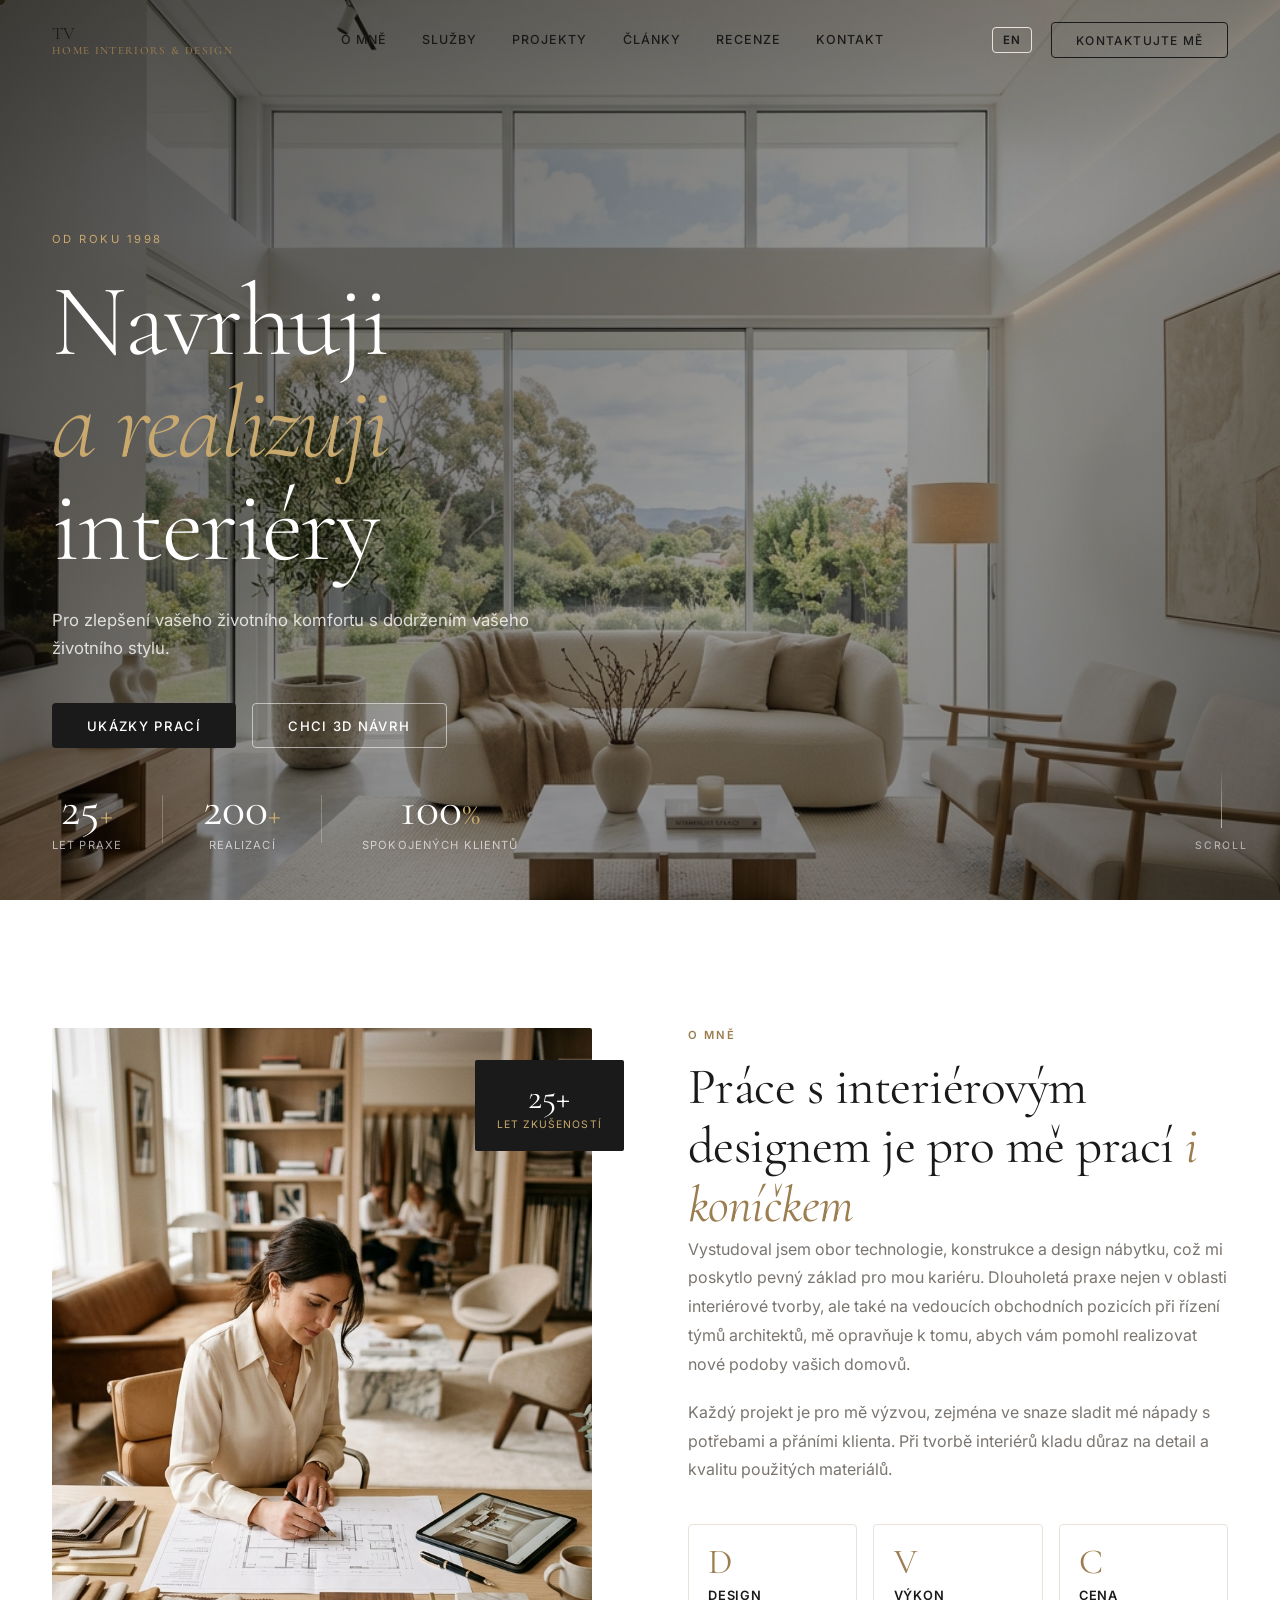
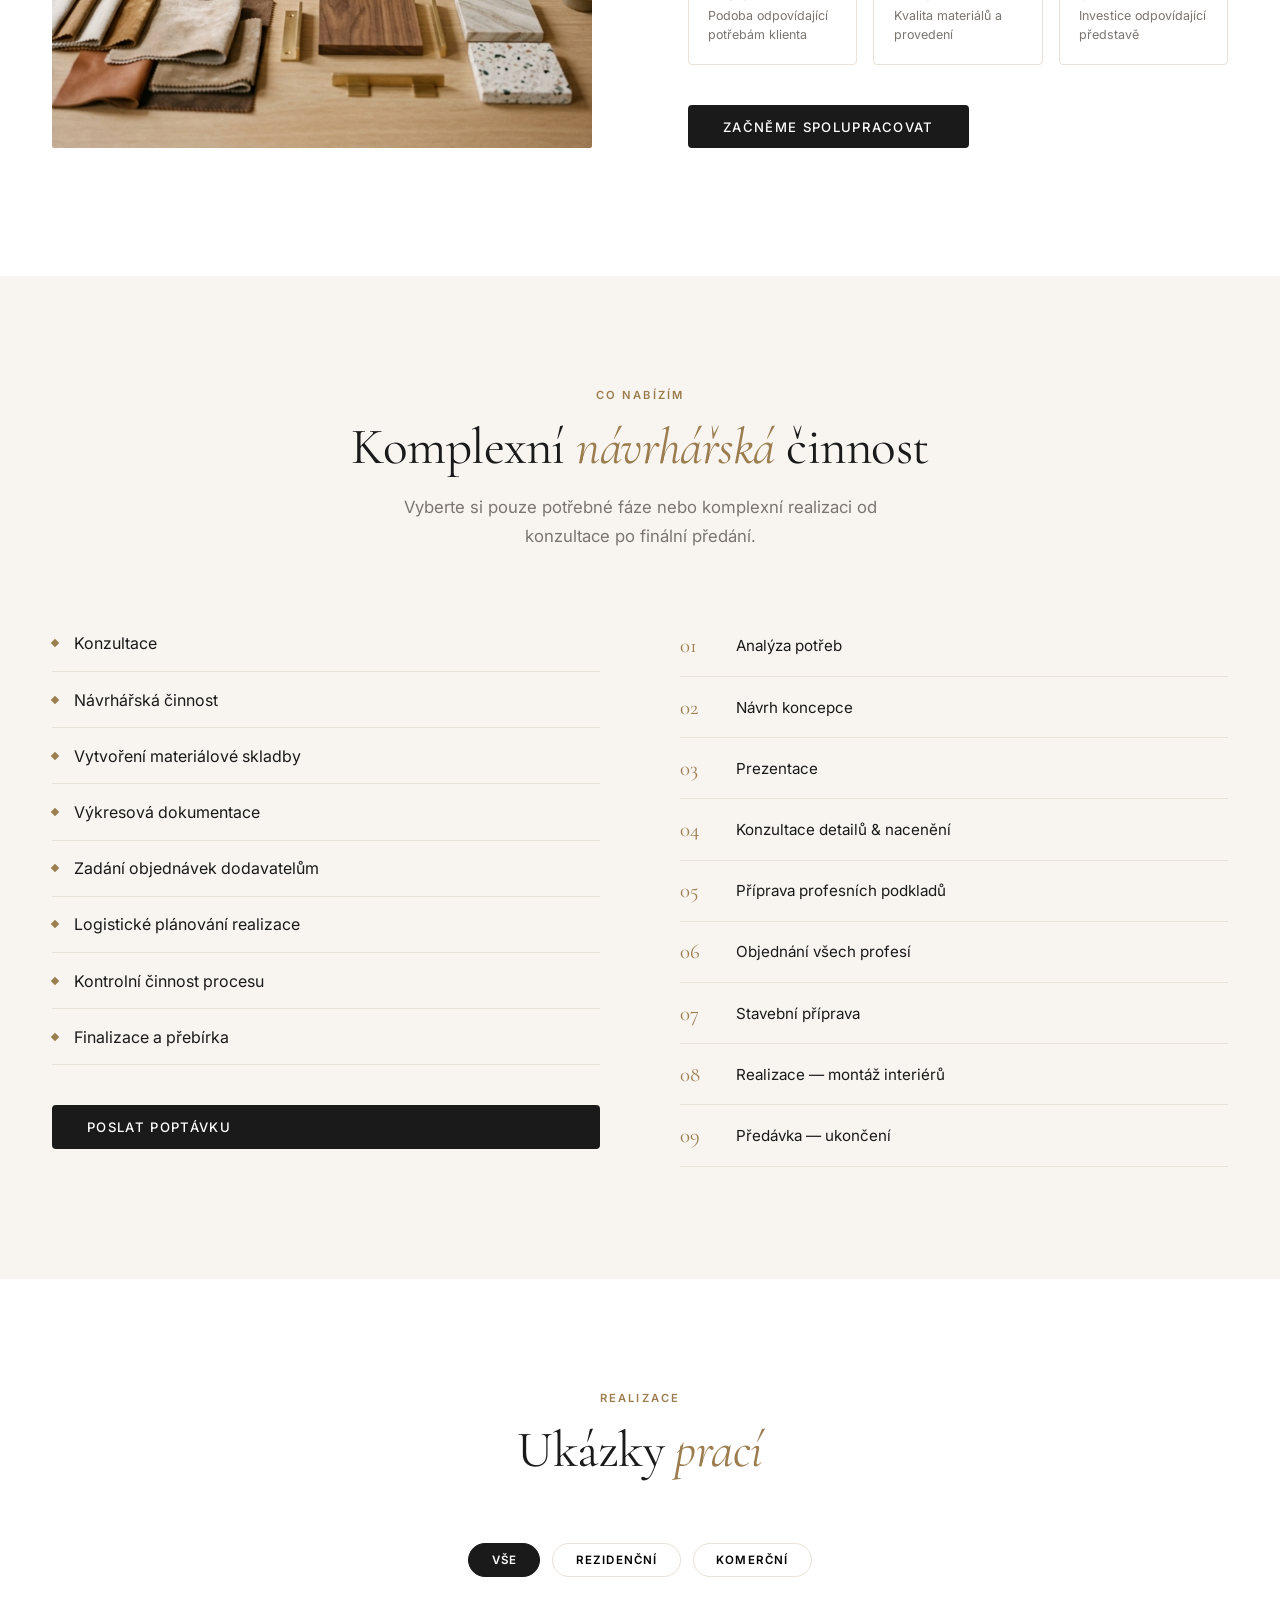
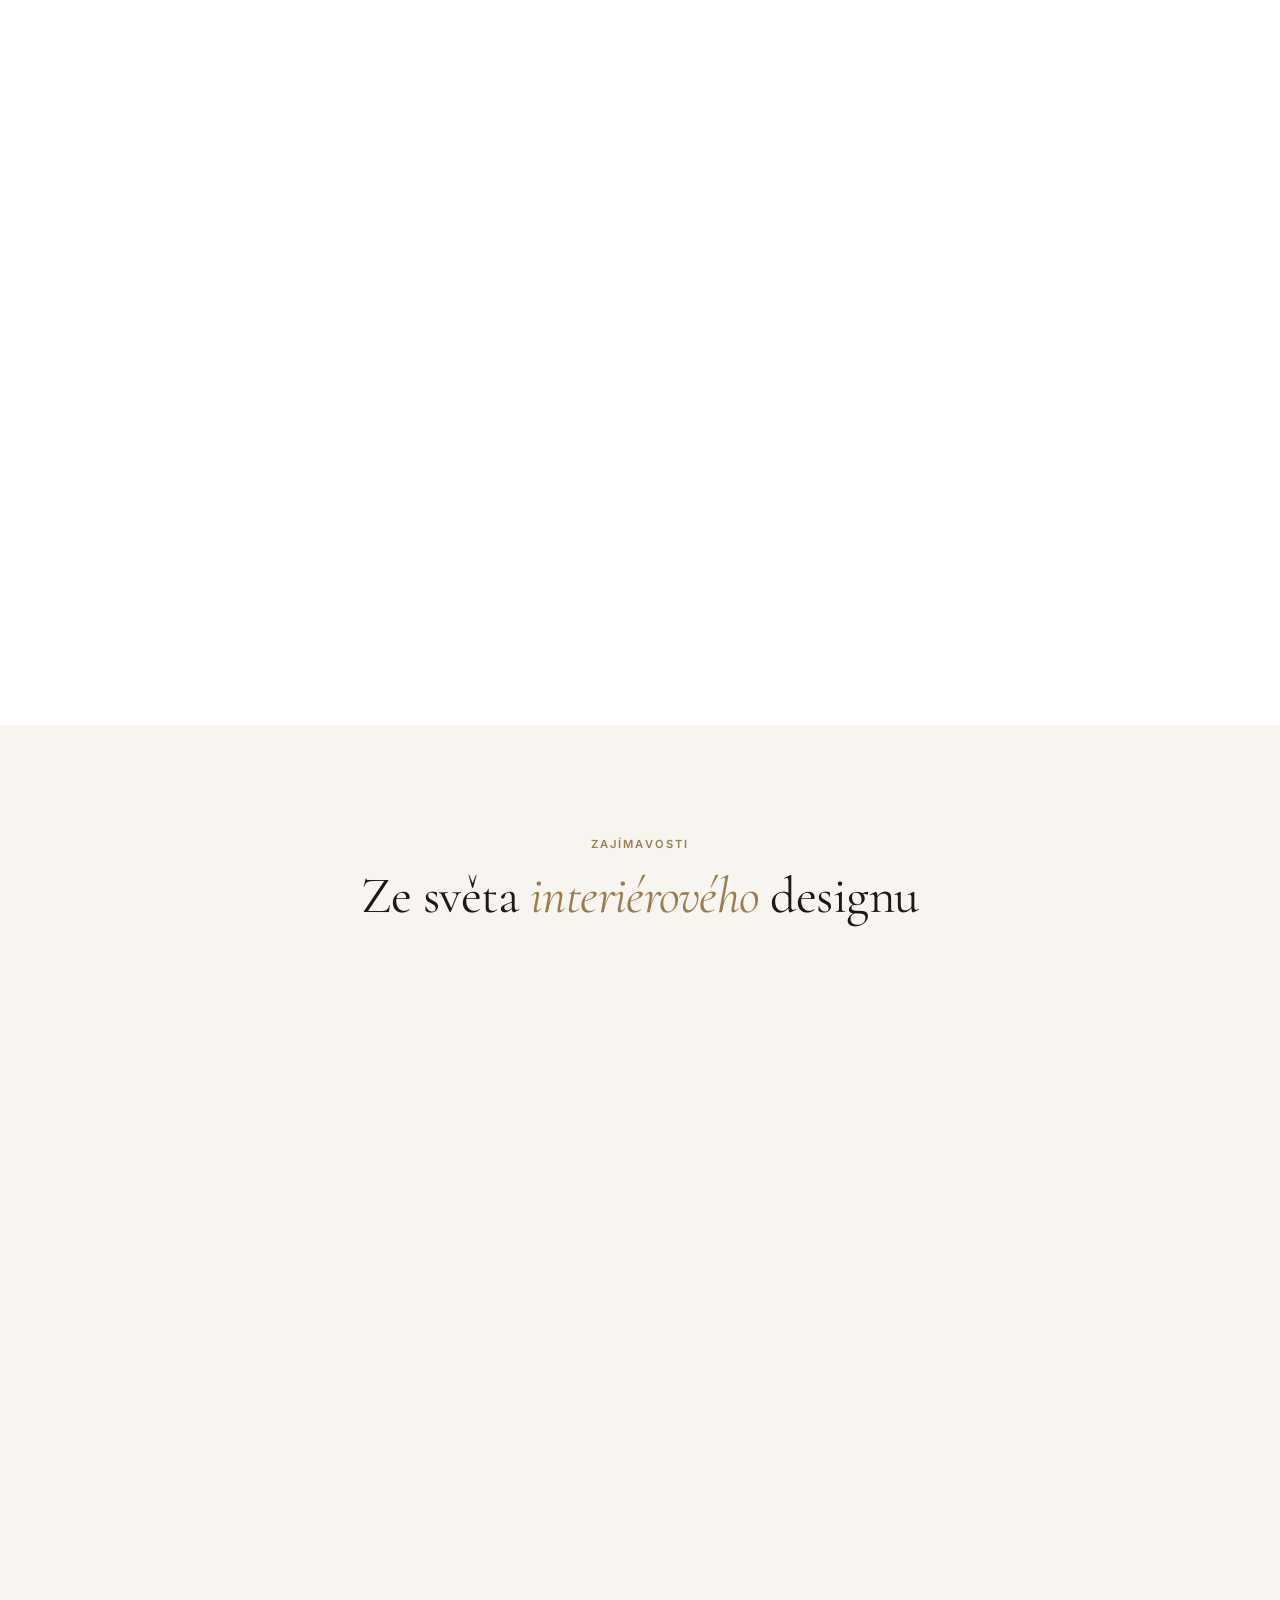
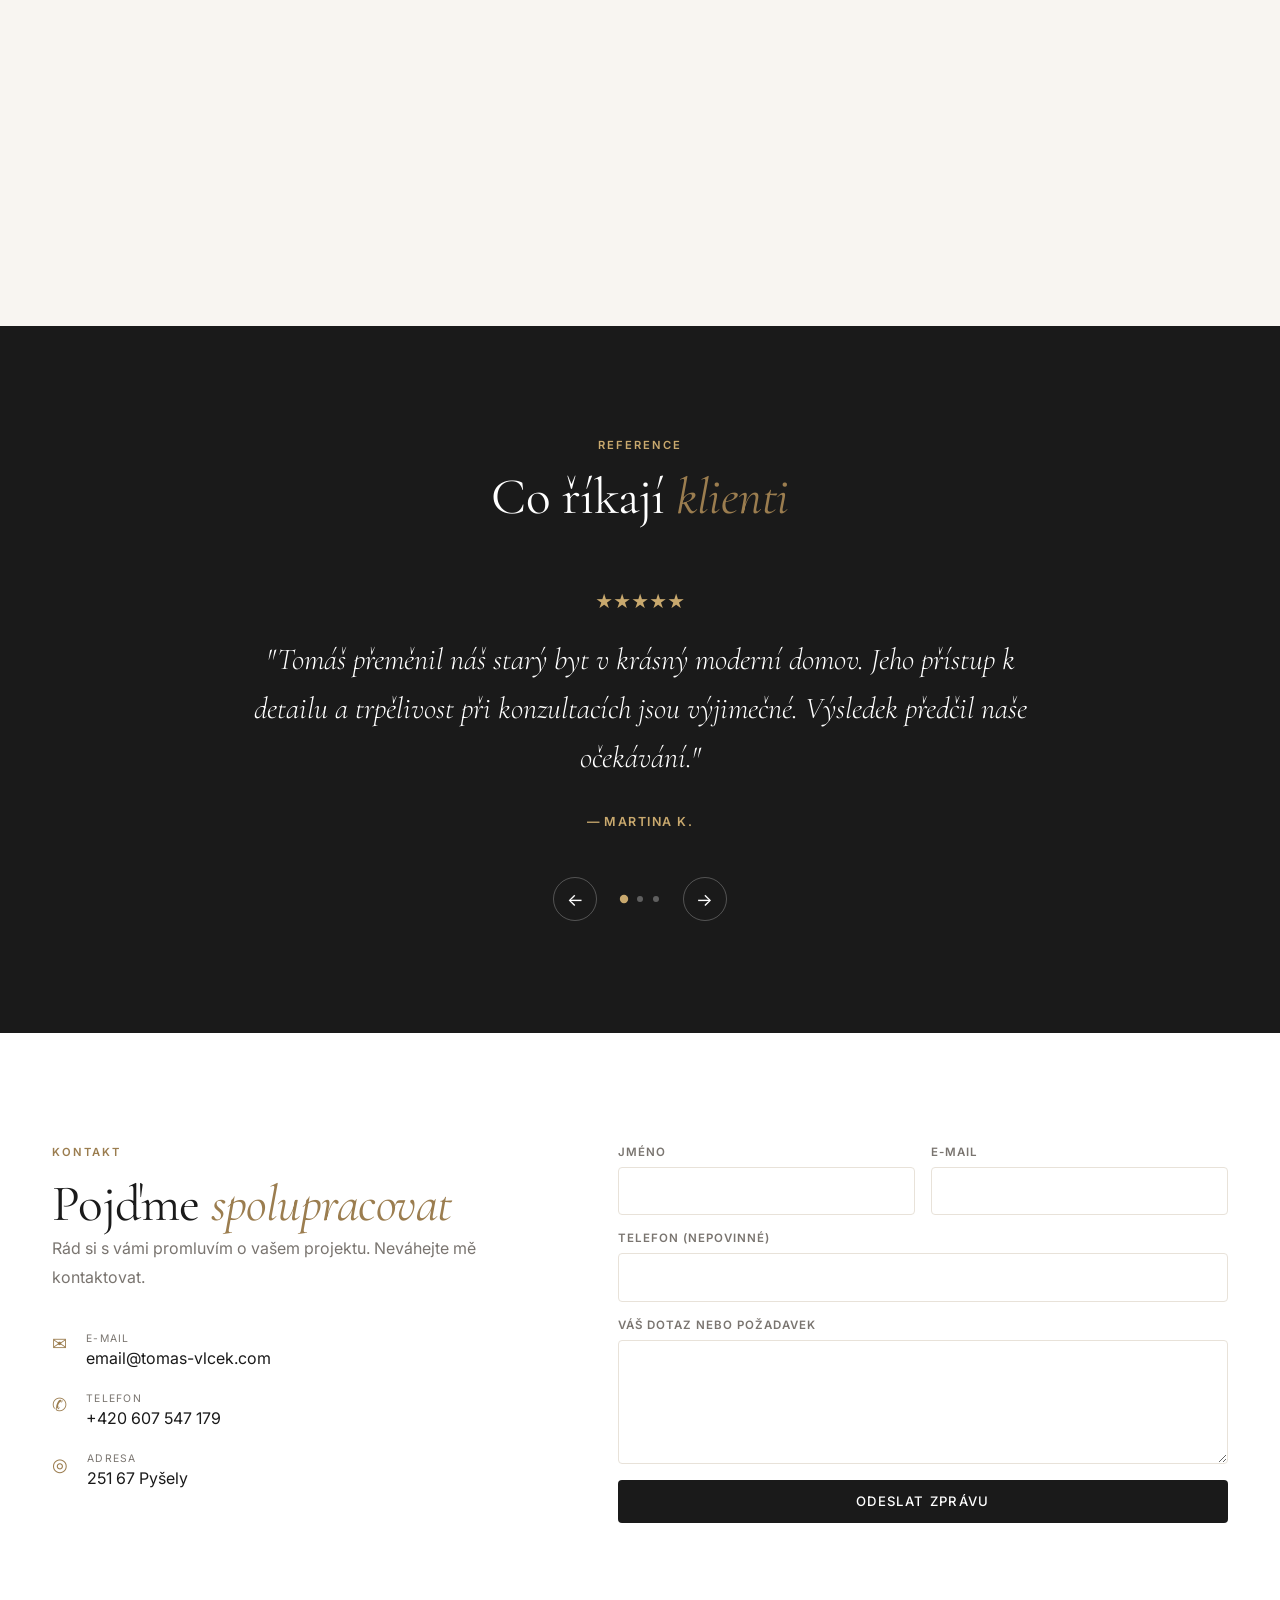
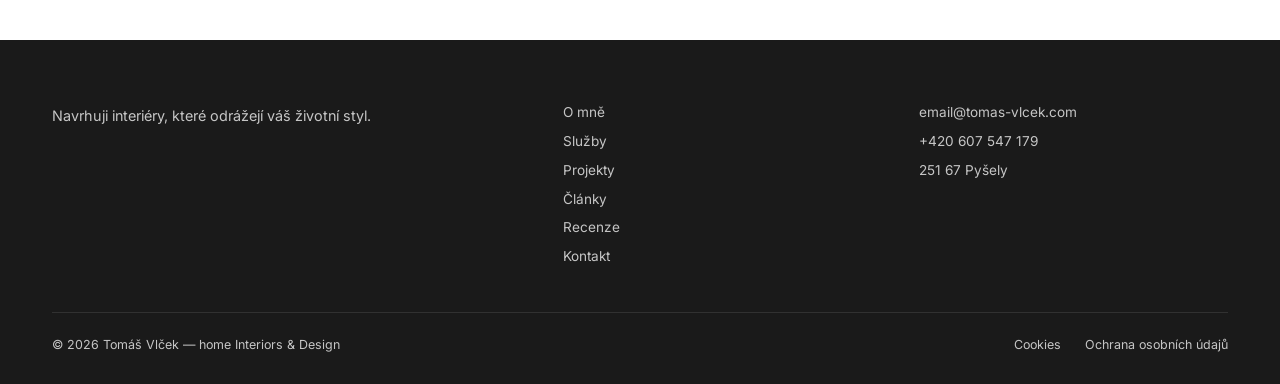
==== index.html @ ae7d989c "feat: initial luxury website build - HTML, CSS, JS, CMS, Apps Script" ====
<!DOCTYPE html>
<html lang="cs">
<head>
  <meta charset="UTF-8">
  <meta name="viewport" content="width=device-width, initial-scale=1.0">
  <title>Tomáš Vlček — home Interiors & Design</title>
  <meta name="description" content="Navrhuji a realizuji rezidenční a komerční interiéry od roku 1998. Design, kvalita, detail — Tomáš Vlček, Pyšely.">
  <meta name="keywords" content="interiérový design, návrh interiéru, realizace interiéru, Tomáš Vlček, Praha, Pyšely, home interiors">
  <meta property="og:title" content="Tomáš Vlček — home Interiors & Design">
  <meta property="og:description" content="Navrhuji a realizuji interiéry od roku 1998.">
  <meta property="og:type" content="website">
  <meta property="og:url" content="https://tomas-vlcek.com">
  <link rel="preconnect" href="https://fonts.googleapis.com">
  <link rel="preconnect" href="https://fonts.gstatic.com" crossorigin>
  <link href="https://fonts.googleapis.com/css2?family=Cormorant+Garamond:ital,wght@0,300;0,400;0,500;0,600;1,300;1,400;1,600&family=Inter:wght@300;400;500;600&display=swap" rel="stylesheet">
  <link rel="stylesheet" href="css/style.css">
</head>
<body>

  <!-- Cursor follower -->
  <div class="cursor-dot" id="cursorDot"></div>

  <!-- ======== NAVIGATION ======== -->
  <nav id="navbar" class="navbar">
    <div class="nav-inner">
      <a href="#hero" class="nav-logo" id="nav-logo-link">
        <img src="assets/logo.png" alt="Tomáš Vlček — home Interiors & Design" class="logo-img" onerror="this.style.display='none';this.nextElementSibling.style.display='block'">
        <span class="logo-text-fallback" style="display:none">TV <span>home Interiors & Design</span></span>
      </a>
      <div class="nav-links" id="navLinks">
        <a href="#o-mne"    class="nav-link" data-i18n="nav.about">O mně</a>
        <a href="#sluzby"   class="nav-link" data-i18n="nav.services">Služby</a>
        <a href="#projekty" class="nav-link" data-i18n="nav.projects">Projekty</a>
        <a href="#clanky"   class="nav-link" data-i18n="nav.articles">Články</a>
        <a href="#recenze"  class="nav-link" data-i18n="nav.reviews">Recenze</a>
        <a href="#kontakt"  class="nav-link" data-i18n="nav.contact">Kontakt</a>
      </div>
      <div class="nav-actions">
        <button id="langToggle" class="lang-toggle" aria-label="Switch language">
          <span data-lang-label>EN</span>
        </button>
        <a href="#kontakt" class="btn-nav" data-i18n="nav.cta">Kontaktujte mě</a>
        <button class="hamburger" id="hamburger" aria-label="Otevřít menu">
          <span></span><span></span><span></span>
        </button>
      </div>
    </div>
  </nav>

  <!-- Mobile menu -->
  <div class="mobile-menu" id="mobileMenu">
    <button class="mobile-close" id="mobileClose">✕</button>
    <nav class="mobile-nav">
      <a href="#o-mne"    class="mobile-link" data-i18n="nav.about">O mně</a>
      <a href="#sluzby"   class="mobile-link" data-i18n="nav.services">Služby</a>
      <a href="#projekty" class="mobile-link" data-i18n="nav.projects">Projekty</a>
      <a href="#clanky"   class="mobile-link" data-i18n="nav.articles">Články</a>
      <a href="#recenze"  class="mobile-link" data-i18n="nav.reviews">Recenze</a>
      <a href="#kontakt"  class="mobile-link" data-i18n="nav.contact">Kontakt</a>
      <button class="lang-toggle lang-toggle-mobile" id="langToggleMobile"><span data-lang-label-mobile>EN</span></button>
    </nav>
  </div>

  <!-- ======== HERO ======== -->
  <section id="hero" class="hero">
    <div class="hero-bg" id="heroBg">
      <img src="assets/hero.jpg" alt="Luxusní interiér" class="hero-img">
      <div class="hero-overlay"></div>
    </div>
    <div class="hero-content">
      <p class="hero-eyebrow reveal-hero" data-i18n="hero.eyebrow">Od roku 1998</p>
      <h1 class="hero-title">
        <span class="hero-word reveal-hero" data-i18n="hero.w1">Navrhuji</span>
        <span class="hero-word hero-italic reveal-hero" data-i18n="hero.w2">a realizuji</span>
        <span class="hero-word reveal-hero" data-i18n="hero.w3">interiéry</span>
      </h1>
      <p class="hero-sub reveal-hero" data-i18n="hero.sub">Pro zlepšení vašeho životního komfortu s dodržením vašeho životního stylu.</p>
      <div class="hero-ctas reveal-hero">
        <a href="#projekty" class="btn-primary" data-i18n="hero.cta1">Ukázky prací</a>
        <a href="#kontakt"  class="btn-ghost"   data-i18n="hero.cta2">Chci 3D návrh</a>
      </div>
    </div>
    <div class="hero-stats reveal-hero">
      <div class="stat-item">
        <span class="stat-num" data-target="25">0</span><span class="stat-sfx">+</span>
        <span class="stat-lbl" data-i18n="hero.s1">let praxe</span>
      </div>
      <div class="stat-sep"></div>
      <div class="stat-item">
        <span class="stat-num" data-target="200">0</span><span class="stat-sfx">+</span>
        <span class="stat-lbl" data-i18n="hero.s2">realizací</span>
      </div>
      <div class="stat-sep"></div>
      <div class="stat-item">
        <span class="stat-num" data-target="100">0</span><span class="stat-sfx">%</span>
        <span class="stat-lbl" data-i18n="hero.s3">spokojených klientů</span>
      </div>
    </div>
    <a href="#o-mne" class="scroll-hint">
      <span class="scroll-line"></span>
      <span data-i18n="hero.scroll">Scroll</span>
    </a>
  </section>

  <!-- ======== O MNĚ ======== -->
  <section id="o-mne" class="section about">
    <div class="container">
      <div class="about-grid">
        <div class="about-visual reveal">
          <div class="about-img-wrap">
            <img src="assets/about.jpg" alt="Tomáš Vlček — interiérový designér" class="about-img">
            <div class="about-accent"></div>
          </div>
          <div class="about-badge">
            <p class="badge-num">25+</p>
            <p class="badge-txt" data-i18n="about.badge">let zkušeností</p>
          </div>
        </div>
        <div class="about-body reveal reveal-right">
          <p class="eyebrow" data-i18n="about.eyebrow">O mně</p>
          <h2 class="section-h" data-i18n="about.h">Práce s interiérovým designem je pro mě prací <em>i koníčkem</em></h2>
          <p class="body-text" data-i18n="about.p1">Vystudoval jsem obor technologie, konstrukce a design nábytku, což mi poskytlo pevný základ pro mou kariéru. Dlouholetá praxe nejen v oblasti interiérové tvorby, ale také na vedoucích obchodních pozicích při řízení týmů architektů, mě opravňuje k tomu, abych vám pomohl realizovat nové podoby vašich domovů.</p>
          <p class="body-text" data-i18n="about.p2">Každý projekt je pro mě výzvou, zejména ve snaze sladit mé nápady s potřebami a přáními klienta. Při tvorbě interiérů kladu důraz na detail a kvalitu použitých materiálů.</p>
          <div class="values-row">
            <div class="value-card">
              <span class="value-letter">D</span>
              <strong data-i18n="about.v1h">Design</strong>
              <p data-i18n="about.v1p">Podoba odpovídající potřebám klienta</p>
            </div>
            <div class="value-card">
              <span class="value-letter">V</span>
              <strong data-i18n="about.v2h">Výkon</strong>
              <p data-i18n="about.v2p">Kvalita materiálů a provedení</p>
            </div>
            <div class="value-card">
              <span class="value-letter">C</span>
              <strong data-i18n="about.v3h">Cena</strong>
              <p data-i18n="about.v3p">Investice odpovídající představě</p>
            </div>
          </div>
          <a href="#kontakt" class="btn-primary" data-i18n="about.cta">Začněme spolupracovat</a>
        </div>
      </div>
    </div>
  </section>

  <!-- ======== SLUŽBY ======== -->
  <section id="sluzby" class="section services">
    <div class="container">
      <div class="section-head reveal">
        <p class="eyebrow" data-i18n="srv.eyebrow">Co nabízím</p>
        <h2 class="section-h" data-i18n="srv.h">Komplexní <em>návrhářská</em> činnost</h2>
        <p class="section-sub" data-i18n="srv.sub">Vyberte si pouze potřebné fáze nebo komplexní realizaci od konzultace po finální předání.</p>
      </div>
      <div class="services-grid">
        <div class="srv-list reveal">
          <div class="srv-item"><span class="srv-diamond"></span><span data-i18n="srv.s1">Konzultace</span></div>
          <div class="srv-item"><span class="srv-diamond"></span><span data-i18n="srv.s2">Návrhářská činnost</span></div>
          <div class="srv-item"><span class="srv-diamond"></span><span data-i18n="srv.s3">Vytvoření materiálové skladby</span></div>
          <div class="srv-item"><span class="srv-diamond"></span><span data-i18n="srv.s4">Výkresová dokumentace</span></div>
          <div class="srv-item"><span class="srv-diamond"></span><span data-i18n="srv.s5">Zadání objednávek dodavatelům</span></div>
          <div class="srv-item"><span class="srv-diamond"></span><span data-i18n="srv.s6">Logistické plánování realizace</span></div>
          <div class="srv-item"><span class="srv-diamond"></span><span data-i18n="srv.s7">Kontrolní činnost procesu</span></div>
          <div class="srv-item"><span class="srv-diamond"></span><span data-i18n="srv.s8">Finalizace a přebírka</span></div>
          <a href="#kontakt" class="btn-primary mt-lg" data-i18n="srv.cta">Poslat poptávku</a>
        </div>
        <div class="process-steps reveal reveal-right">
          <div class="step"><span class="step-num">01</span><span class="step-txt" data-i18n="srv.p1">Analýza potřeb</span></div>
          <div class="step"><span class="step-num">02</span><span class="step-txt" data-i18n="srv.p2">Návrh koncepce</span></div>
          <div class="step"><span class="step-num">03</span><span class="step-txt" data-i18n="srv.p3">Prezentace</span></div>
          <div class="step"><span class="step-num">04</span><span class="step-txt" data-i18n="srv.p4">Konzultace detailů & nacenění</span></div>
          <div class="step"><span class="step-num">05</span><span class="step-txt" data-i18n="srv.p5">Příprava profesních podkladů</span></div>
          <div class="step"><span class="step-num">06</span><span class="step-txt" data-i18n="srv.p6">Objednání všech profesí</span></div>
          <div class="step"><span class="step-num">07</span><span class="step-txt" data-i18n="srv.p7">Stavební příprava</span></div>
          <div class="step"><span class="step-num">08</span><span class="step-txt" data-i18n="srv.p8">Realizace — montáž interiérů</span></div>
          <div class="step"><span class="step-num">09</span><span class="step-txt" data-i18n="srv.p9">Předávka — ukončení</span></div>
        </div>
      </div>
    </div>
  </section>

  <!-- ======== PROJEKTY ======== -->
  <section id="projekty" class="section projects">
    <div class="container">
      <div class="section-head reveal">
        <p class="eyebrow" data-i18n="proj.eyebrow">Realizace</p>
        <h2 class="section-h" data-i18n="proj.h">Ukázky <em>prací</em></h2>
      </div>
      <div class="proj-filters reveal" id="projFilters">
        <button class="filter-btn active" data-filter="all" data-i18n="proj.all">Vše</button>
        <button class="filter-btn" data-filter="rezidenční" data-i18n="proj.res">Rezidenční</button>
        <button class="filter-btn" data-filter="komerční"   data-i18n="proj.com">Komerční</button>
      </div>
      <div class="proj-grid" id="projectGrid">
        <!-- Rendered by cms.js -->
      </div>
    </div>
  </section>

  <!-- ======== ČLÁNKY ======== -->
  <section id="clanky" class="section articles">
    <div class="container">
      <div class="section-head reveal">
        <p class="eyebrow" data-i18n="art.eyebrow">Zajímavosti</p>
        <h2 class="section-h" data-i18n="art.h">Ze světa <em>interiérového</em> designu</h2>
      </div>
      <div class="articles-grid" id="articlesGrid">
        <!-- Rendered by cms.js -->
      </div>
    </div>
  </section>

  <!-- ======== RECENZE ======== -->
  <section id="recenze" class="section reviews">
    <div class="container">
      <div class="section-head reveal">
        <p class="eyebrow" data-i18n="rev.eyebrow">Reference</p>
        <h2 class="section-h" data-i18n="rev.h">Co říkají <em>klienti</em></h2>
      </div>
      <div class="reviews-track" id="reviewsTrack">
        <!-- Rendered by cms.js -->
      </div>
      <div class="reviews-nav" id="reviewsNav">
        <button class="rev-btn" id="revPrev" aria-label="Předchozí">←</button>
        <div class="rev-dots" id="revDots"></div>
        <button class="rev-btn" id="revNext" aria-label="Další">→</button>
      </div>
    </div>
  </section>

  <!-- ======== KONTAKT ======== -->
  <section id="kontakt" class="section contact">
    <div class="container">
      <div class="contact-grid">
        <div class="contact-info reveal">
          <p class="eyebrow" data-i18n="con.eyebrow">Kontakt</p>
          <h2 class="section-h" data-i18n="con.h">Pojďme <em>spolupracovat</em></h2>
          <p class="body-text" data-i18n="con.sub">Rád si s vámi promluvím o vašem projektu. Neváhejte mě kontaktovat.</p>
          <div class="contact-details">
            <div class="contact-row">
              <span class="contact-icon">✉</span>
              <div><p class="contact-label" data-i18n="con.email">E-mail</p><a href="mailto:email@tomas-vlcek.com" class="contact-val">email@tomas-vlcek.com</a></div>
            </div>
            <div class="contact-row">
              <span class="contact-icon">✆</span>
              <div><p class="contact-label" data-i18n="con.phone">Telefon</p><a href="tel:+420607547179" class="contact-val">+420 607 547 179</a></div>
            </div>
            <div class="contact-row">
              <span class="contact-icon">◎</span>
              <div><p class="contact-label" data-i18n="con.addr">Adresa</p><p class="contact-val">251 67 Pyšely</p></div>
            </div>
          </div>
        </div>
        <div class="contact-form-wrap reveal reveal-right">
          <form id="contactForm" class="contact-form" novalidate>
            <div class="form-row">
              <div class="form-group">
                <label for="f-name" data-i18n="con.name">Jméno</label>
                <input type="text" id="f-name" name="name" required autocomplete="name">
              </div>
              <div class="form-group">
                <label for="f-email" data-i18n="con.emailF">E-mail</label>
                <input type="email" id="f-email" name="email" required autocomplete="email">
              </div>
            </div>
            <div class="form-group">
              <label for="f-phone" data-i18n="con.phoneF">Telefon (nepovinné)</label>
              <input type="tel" id="f-phone" name="phone" autocomplete="tel">
            </div>
            <div class="form-group">
              <label for="f-msg" data-i18n="con.msg">Váš dotaz nebo požadavek</label>
              <textarea id="f-msg" name="message" rows="5" required></textarea>
            </div>
            <button type="submit" class="btn-primary btn-full" id="formSubmit">
              <span data-i18n="con.send">Odeslat zprávu</span>
              <span class="btn-spinner" style="display:none">⟳</span>
            </button>
            <div id="formMsg" class="form-status" style="display:none"></div>
          </form>
        </div>
      </div>
    </div>
  </section>

  <!-- ======== FOOTER ======== -->
  <footer class="footer">
    <div class="container">
      <div class="footer-grid">
        <div class="footer-brand">
          <img src="assets/logo.png" alt="Tomáš Vlček" class="footer-logo" onerror="this.style.display='none'">
          <p data-i18n="footer.tagline">Navrhuji interiéry, které odrážejí váš životní styl.</p>
        </div>
        <div class="footer-links">
          <a href="#o-mne"    data-i18n="nav.about">O mně</a>
          <a href="#sluzby"   data-i18n="nav.services">Služby</a>
          <a href="#projekty" data-i18n="nav.projects">Projekty</a>
          <a href="#clanky"   data-i18n="nav.articles">Články</a>
          <a href="#recenze"  data-i18n="nav.reviews">Recenze</a>
          <a href="#kontakt"  data-i18n="nav.contact">Kontakt</a>
        </div>
        <div class="footer-contact">
          <a href="mailto:email@tomas-vlcek.com">email@tomas-vlcek.com</a>
          <a href="tel:+420607547179">+420 607 547 179</a>
          <p>251 67 Pyšely</p>
        </div>
      </div>
      <div class="footer-bottom">
        <p>© <span id="year"></span> Tomáš Vlček — home Interiors & Design</p>
        <div class="footer-legal">
          <a href="#" data-i18n="footer.cookies">Cookies</a>
          <a href="#" data-i18n="footer.privacy">Ochrana osobních údajů</a>
        </div>
      </div>
    </div>
  </footer>

  <!-- Article Modal -->
  <div id="articleModal" class="modal" role="dialog" aria-modal="true">
    <div class="modal-overlay" id="modalOverlay"></div>
    <div class="modal-box">
      <button class="modal-close" id="modalClose">✕</button>
      <div class="modal-content" id="modalContent"></div>
    </div>
  </div>

  <script src="js/main.js"></script>
  <script src="js/cms.js"></script>
  <script src="js/form.js"></script>
</body>
</html>
---- css/style.css ----
/* ============================================================
   TOMAS VLČEK STUDIO — Design System
   ============================================================ */

:root {
  --bg:        #FFFFFF;
  --bg-soft:   #F8F5F1;
  --primary:   #1A1A1A;
  --gold:      #9B7D4F;
  --gold-lt:   #C9A96E;
  --muted:     #7A7570;
  --border:    #E8E2D9;
  --radius:    4px;
  --nav-h:     80px;
  --ease:      cubic-bezier(0.25, 0.1, 0.25, 1);
  --ease-out:  cubic-bezier(0.0, 0.0, 0.2, 1);
}

/* ---------- Reset ---------- */
*, *::before, *::after { box-sizing: border-box; margin: 0; padding: 0; }
html { scroll-behavior: smooth; font-size: 16px; }
body { font-family: 'Inter', sans-serif; background: var(--bg); color: var(--primary); overflow-x: hidden; }
img { display: block; max-width: 100%; }
a { text-decoration: none; color: inherit; }
button { cursor: pointer; border: none; background: none; font-family: inherit; }

/* ---------- Typography ---------- */
.section-h {
  font-family: 'Cormorant Garamond', serif;
  font-size: clamp(2rem, 4vw, 3.5rem);
  font-weight: 400;
  line-height: 1.15;
  letter-spacing: -0.01em;
}
.section-h em { font-style: italic; color: var(--gold); }
.eyebrow {
  font-family: 'Inter', sans-serif;
  font-size: 0.7rem;
  font-weight: 600;
  letter-spacing: 0.18em;
  text-transform: uppercase;
  color: var(--gold);
  margin-bottom: 1rem;
}
.body-text { font-size: 1rem; line-height: 1.8; color: var(--muted); margin-bottom: 1.2rem; }
.section-sub { font-size: 1.05rem; line-height: 1.75; color: var(--muted); max-width: 560px; margin: 1rem auto 0; }

/* ---------- Layout ---------- */
.container { max-width: 1240px; margin: 0 auto; padding: 0 2rem; }
.section { padding: 7rem 0; }
.section-head { text-align: center; margin-bottom: 4rem; }
.mt-lg { margin-top: 2.5rem !important; }

/* ---------- Buttons ---------- */
.btn-primary {
  display: inline-flex; align-items: center; gap: .5rem;
  padding: .85rem 2.2rem;
  background: var(--primary);
  color: #fff;
  font-size: .82rem;
  font-weight: 500;
  letter-spacing: .1em;
  text-transform: uppercase;
  transition: background .3s var(--ease), transform .2s;
  border-radius: var(--radius);
}
.btn-primary:hover { background: var(--gold); transform: translateY(-2px); }

.btn-ghost {
  display: inline-flex; align-items: center;
  padding: .85rem 2.2rem;
  border: 1px solid rgba(255,255,255,.55);
  color: #fff;
  font-size: .82rem;
  font-weight: 500;
  letter-spacing: .1em;
  text-transform: uppercase;
  transition: background .3s, border-color .3s, transform .2s;
  border-radius: var(--radius);
}
.btn-ghost:hover { background: rgba(255,255,255,.12); border-color: #fff; transform: translateY(-2px); }

.btn-nav {
  display: inline-flex; align-items: center;
  padding: .6rem 1.5rem;
  border: 1px solid var(--primary);
  font-size: .75rem;
  font-weight: 500;
  letter-spacing: .1em;
  text-transform: uppercase;
  transition: background .25s, color .25s;
  border-radius: var(--radius);
}
.btn-nav:hover { background: var(--primary); color: #fff; }

.navbar.scrolled .btn-nav { border-color: var(--primary); }

.btn-full { width: 100%; justify-content: center; }

/* ---------- Cursor Dot ---------- */
.cursor-dot {
  position: fixed; width: 10px; height: 10px;
  background: var(--gold); border-radius: 50%;
  pointer-events: none; z-index: 9999;
  transform: translate(-50%, -50%);
  transition: transform .1s, width .3s, height .3s, opacity .3s;
  mix-blend-mode: multiply;
}
@media (hover: none) { .cursor-dot { display: none; } }

/* ---------- Navbar ---------- */
.navbar {
  position: fixed; top: 0; left: 0; right: 0; z-index: 1000;
  height: var(--nav-h);
  transition: background .4s var(--ease), box-shadow .4s;
}
.navbar.scrolled { background: rgba(255,255,255,.97); box-shadow: 0 1px 0 var(--border); backdrop-filter: blur(12px); }
.nav-inner { max-width: 1240px; margin: 0 auto; padding: 0 2rem; height: 100%; display: flex; align-items: center; justify-content: space-between; gap: 2rem; }
.nav-logo { flex-shrink: 0; }
.logo-img { height: 52px; width: auto; }
.logo-text-fallback { font-family: 'Cormorant Garamond', serif; font-size: 1.1rem; }
.logo-text-fallback span { font-size: .7rem; font-weight: 500; letter-spacing: .12em; text-transform: uppercase; color: var(--gold); display: block; }
.nav-links { display: flex; align-items: center; gap: 2.2rem; }
.nav-link { font-size: .78rem; font-weight: 500; letter-spacing: .08em; text-transform: uppercase; position: relative; padding-bottom: 2px; }
.nav-link::after { content: ''; position: absolute; bottom: 0; left: 0; width: 0; height: 1px; background: var(--gold); transition: width .3s var(--ease); }
.nav-link:hover::after { width: 100%; }
.nav-actions { display: flex; align-items: center; gap: 1.2rem; }
.lang-toggle { font-size: .72rem; font-weight: 600; letter-spacing: .12em; text-transform: uppercase; color: var(--primary); padding: .3rem .6rem; border: 1px solid var(--border); border-radius: var(--radius); transition: border-color .25s, color .25s; }
.lang-toggle:hover { border-color: var(--gold); color: var(--gold); }
.hamburger { display: none; flex-direction: column; gap: 5px; padding: 4px; }
.hamburger span { display: block; width: 22px; height: 1.5px; background: var(--primary); transition: transform .3s, opacity .3s; }

/* ---------- Mobile Menu ---------- */
.mobile-menu {
  position: fixed; inset: 0; background: var(--primary); z-index: 2000;
  display: flex; align-items: center; justify-content: center;
  transform: translateX(100%); transition: transform .5s var(--ease-out);
}
.mobile-menu.open { transform: translateX(0); }
.mobile-close { position: absolute; top: 1.5rem; right: 2rem; color: #fff; font-size: 1.5rem; }
.mobile-nav { display: flex; flex-direction: column; align-items: center; gap: 2.2rem; }
.mobile-link { font-family: 'Cormorant Garamond', serif; font-size: 2.2rem; color: #fff; font-weight: 300; transition: color .25s; }
.mobile-link:hover { color: var(--gold-lt); }
.lang-toggle-mobile { color: #fff; border-color: rgba(255,255,255,.3); margin-top: 1rem; }

/* ---------- Hero ---------- */
.hero { position: relative; height: 100vh; min-height: 600px; display: flex; flex-direction: column; justify-content: center; color: #fff; overflow: hidden; }
.hero-bg { position: absolute; inset: 0; will-change: transform; }
.hero-img { width: 100%; height: 115%; object-fit: cover; object-position: center; }
.hero-overlay { position: absolute; inset: 0; background: linear-gradient(135deg, rgba(10,8,5,.72) 0%, rgba(10,8,5,.38) 60%, rgba(10,8,5,.55) 100%); }
.hero-content { position: relative; z-index: 2; max-width: 1240px; margin: 0 auto; padding: 0 2rem; width: 100%; padding-top: var(--nav-h); }
.hero-eyebrow { font-size: .7rem; letter-spacing: .22em; text-transform: uppercase; color: var(--gold-lt); margin-bottom: 1.5rem; opacity: 0; }
.hero-title { font-family: 'Cormorant Garamond', serif; font-size: clamp(3.5rem, 8vw, 7.5rem); font-weight: 300; line-height: 1.0; letter-spacing: -.02em; margin-bottom: 1.8rem; }
.hero-word { display: block; opacity: 0; transform: translateY(30px); }
.hero-italic { font-style: italic; color: var(--gold-lt); }
.hero-sub { font-size: 1.05rem; color: rgba(255,255,255,.8); max-width: 480px; line-height: 1.7; margin-bottom: 2.5rem; opacity: 0; }
.hero-ctas { display: flex; gap: 1rem; flex-wrap: wrap; opacity: 0; }
.hero-stats {
  position: absolute; bottom: 3rem; left: 0; right: 0; z-index: 2;
  max-width: 1240px; margin: 0 auto; padding: 0 2rem;
  display: flex; align-items: center; gap: 2.5rem;
  opacity: 0;
}
.stat-item { text-align: center; }
.stat-num { font-family: 'Cormorant Garamond', serif; font-size: 3rem; font-weight: 400; line-height: 1; }
.stat-sfx { font-family: 'Cormorant Garamond', serif; font-size: 2rem; color: var(--gold-lt); }
.stat-lbl { display: block; font-size: .7rem; letter-spacing: .1em; text-transform: uppercase; color: rgba(255,255,255,.65); margin-top: .3rem; }
.stat-sep { width: 1px; height: 48px; background: rgba(255,255,255,.25); flex-shrink: 0; }
.scroll-hint { position: absolute; bottom: 3rem; right: 2rem; z-index: 2; display: flex; flex-direction: column; align-items: center; gap: .7rem; font-size: .65rem; letter-spacing: .18em; text-transform: uppercase; color: rgba(255,255,255,.6); }
.scroll-line { width: 1px; height: 60px; background: linear-gradient(to bottom, transparent, rgba(255,255,255,.6)); animation: scrollPulse 2s ease-in-out infinite; }
@keyframes scrollPulse { 0%,100% { opacity: .4; transform: scaleY(1); } 50% { opacity: 1; transform: scaleY(.7); } }

/* ---------- Reveal Animations ---------- */
.reveal { opacity: 0; transform: translateY(40px); transition: opacity .9s var(--ease-out), transform .9s var(--ease-out); }
.reveal-right { opacity: 0; transform: translateX(40px); transition: opacity .9s var(--ease-out), transform .9s var(--ease-out); }
.reveal.visible, .reveal-right.visible { opacity: 1; transform: none; }
.reveal-right.visible { opacity: 1; transform: none; }

/* ---------- About ---------- */
.about { background: var(--bg); }
.about-grid { display: grid; grid-template-columns: 1fr 1fr; gap: 6rem; align-items: center; }
.about-visual { position: relative; }
.about-img-wrap { position: relative; }
.about-img { width: 100%; aspect-ratio: 3/4; object-fit: cover; border-radius: 2px; }
.about-accent { position: absolute; bottom: -1.5rem; right: -1.5rem; width: 60%; height: 60%; border: 1.5px solid var(--gold); border-radius: 2px; z-index: -1; pointer-events: none; }
.about-badge { position: absolute; top: 2rem; right: -2rem; background: var(--primary); color: #fff; padding: 1.2rem 1.4rem; text-align: center; border-radius: 2px; }
.badge-num { font-family: 'Cormorant Garamond', serif; font-size: 2.2rem; line-height: 1; }
.badge-txt { font-size: .65rem; letter-spacing: .1em; text-transform: uppercase; color: var(--gold-lt); margin-top: .25rem; }
.about-body { padding: 1rem 0; }
.values-row { display: grid; grid-template-columns: repeat(3, 1fr); gap: 1rem; margin: 2.5rem 0 2.5rem; }
.value-card { padding: 1.2rem; border: 1px solid var(--border); border-radius: var(--radius); transition: border-color .3s; }
.value-card:hover { border-color: var(--gold); }
.value-letter { display: block; font-family: 'Cormorant Garamond', serif; font-size: 2.2rem; color: var(--gold); line-height: 1; margin-bottom: .5rem; }
.value-card strong { font-size: .8rem; font-weight: 600; letter-spacing: .06em; text-transform: uppercase; display: block; margin-bottom: .3rem; }
.value-card p { font-size: .78rem; color: var(--muted); line-height: 1.5; }

/* ---------- Services ---------- */
.services { background: var(--bg-soft); }
.services-grid { display: grid; grid-template-columns: 1fr 1fr; gap: 5rem; align-items: start; }
.srv-list { display: flex; flex-direction: column; gap: 0; }
.srv-item { display: flex; align-items: center; gap: 1rem; padding: 1.1rem 0; border-bottom: 1px solid var(--border); font-size: 1rem; transition: color .25s; }
.srv-item:hover { color: var(--gold); }
.srv-diamond { width: 6px; height: 6px; background: var(--gold); transform: rotate(45deg); flex-shrink: 0; }
.process-steps { display: flex; flex-direction: column; gap: 0; }
.step { display: flex; align-items: center; gap: 1.5rem; padding: 1.1rem 0; border-bottom: 1px solid var(--border); }
.step-num { font-family: 'Cormorant Garamond', serif; font-size: 1.3rem; color: var(--gold); width: 2rem; flex-shrink: 0; }
.step-txt { font-size: .95rem; color: var(--primary); }

/* ---------- Projects ---------- */
.projects { background: var(--bg); }
.proj-filters { display: flex; gap: .75rem; justify-content: center; margin-bottom: 3rem; flex-wrap: wrap; }
.filter-btn { padding: .55rem 1.4rem; font-size: .72rem; font-weight: 600; letter-spacing: .1em; text-transform: uppercase; border: 1px solid var(--border); border-radius: 2rem; transition: all .25s; }
.filter-btn:hover, .filter-btn.active { background: var(--primary); color: #fff; border-color: var(--primary); }
.proj-grid { display: grid; grid-template-columns: repeat(3, 1fr); gap: 1.5rem; }
.proj-card { position: relative; overflow: hidden; border-radius: var(--radius); aspect-ratio: 4/3; cursor: pointer; }
.proj-card img { width: 100%; height: 100%; object-fit: cover; transition: transform .7s var(--ease-out); }
.proj-card:hover img { transform: scale(1.07); }
.proj-overlay { position: absolute; inset: 0; background: linear-gradient(to top, rgba(10,8,5,.85) 0%, transparent 55%); display: flex; flex-direction: column; justify-content: flex-end; padding: 1.5rem; opacity: 0; transition: opacity .4s; }
.proj-card:hover .proj-overlay { opacity: 1; }
.proj-cat { font-size: .6rem; letter-spacing: .15em; text-transform: uppercase; color: var(--gold-lt); margin-bottom: .4rem; }
.proj-name { font-family: 'Cormorant Garamond', serif; font-size: 1.3rem; color: #fff; }

/* ---------- Articles ---------- */
.articles { background: var(--bg-soft); }
.articles-grid { display: grid; grid-template-columns: repeat(3, 1fr); gap: 2rem; }
.art-card { background: var(--bg); border-radius: var(--radius); overflow: hidden; transition: transform .35s var(--ease-out), box-shadow .35s; cursor: pointer; }
.art-card:hover { transform: translateY(-6px); box-shadow: 0 20px 50px rgba(0,0,0,.09); }
.art-thumb { aspect-ratio: 16/9; overflow: hidden; }
.art-thumb img { width: 100%; height: 100%; object-fit: cover; transition: transform .6s; }
.art-card:hover .art-thumb img { transform: scale(1.05); }
.art-body { padding: 1.4rem; }
.art-tag { font-size: .62rem; letter-spacing: .14em; text-transform: uppercase; color: var(--gold); font-weight: 600; }
.art-title { font-family: 'Cormorant Garamond', serif; font-size: 1.25rem; margin: .4rem 0 .7rem; line-height: 1.3; }
.art-excerpt { font-size: .85rem; color: var(--muted); line-height: 1.65; }
.art-more { display: inline-block; margin-top: .9rem; font-size: .72rem; font-weight: 600; letter-spacing: .1em; text-transform: uppercase; color: var(--gold); border-bottom: 1px solid var(--gold); padding-bottom: 2px; }

/* ---------- Reviews ---------- */
.reviews { background: var(--primary); color: #fff; }
.reviews .eyebrow { color: var(--gold-lt); }
.reviews .section-h { color: #fff; }
.reviews-track { position: relative; overflow: hidden; }
.reviews-slider { display: flex; transition: transform .6s var(--ease-out); }
.rev-card { flex: 0 0 100%; padding: 0 4rem; text-align: center; }
.rev-stars { display: flex; justify-content: center; gap: .3rem; color: var(--gold-lt); font-size: 1.1rem; margin-bottom: 1.5rem; }
.rev-text { font-family: 'Cormorant Garamond', serif; font-size: clamp(1.3rem, 2.5vw, 1.9rem); font-style: italic; font-weight: 300; line-height: 1.6; max-width: 800px; margin: 0 auto 2rem; }
.rev-author { font-size: .78rem; font-weight: 600; letter-spacing: .12em; text-transform: uppercase; color: var(--gold-lt); }
.reviews-nav { display: flex; align-items: center; justify-content: center; gap: 1.5rem; margin-top: 3rem; }
.rev-btn { width: 44px; height: 44px; border-radius: 50%; border: 1px solid rgba(255,255,255,.25); color: #fff; font-size: 1.1rem; display: flex; align-items: center; justify-content: center; transition: background .25s, border-color .25s; }
.rev-btn:hover { background: var(--gold); border-color: var(--gold); }
.rev-dots { display: flex; gap: .6rem; }
.rev-dot { width: 6px; height: 6px; border-radius: 50%; background: rgba(255,255,255,.3); cursor: pointer; transition: background .25s, transform .25s; }
.rev-dot.active { background: var(--gold-lt); transform: scale(1.4); }

/* ---------- Contact ---------- */
.contact { background: var(--bg); }
.contact-grid { display: grid; grid-template-columns: 1fr 1.3fr; gap: 6rem; align-items: start; }
.contact-details { margin: 2.5rem 0; display: flex; flex-direction: column; gap: 1.5rem; }
.contact-row { display: flex; align-items: flex-start; gap: 1.2rem; }
.contact-icon { font-size: 1.1rem; color: var(--gold); margin-top: .1rem; flex-shrink: 0; }
.contact-label { font-size: .65rem; letter-spacing: .12em; text-transform: uppercase; color: var(--muted); margin-bottom: .2rem; }
.contact-val { font-size: 1rem; font-weight: 400; transition: color .2s; }
a.contact-val:hover { color: var(--gold); }
.form-row { display: grid; grid-template-columns: 1fr 1fr; gap: 1rem; }
.form-group { display: flex; flex-direction: column; gap: .5rem; margin-bottom: 1rem; }
.form-group label { font-size: .72rem; font-weight: 600; letter-spacing: .09em; text-transform: uppercase; color: var(--muted); }
.form-group input, .form-group textarea {
  padding: .85rem 1rem;
  border: 1px solid var(--border);
  border-radius: var(--radius);
  font-family: 'Inter', sans-serif;
  font-size: .95rem;
  color: var(--primary);
  background: var(--bg);
  transition: border-color .25s;
  outline: none;
  resize: vertical;
}
.form-group input:focus, .form-group textarea:focus { border-color: var(--gold); }
.form-status { padding: 1rem; border-radius: var(--radius); font-size: .9rem; margin-top: 1rem; text-align: center; }
.form-status.success { background: #f0f9f0; color: #2d6a2d; }
.form-status.error   { background: #fff0f0; color: #8b2020; }

/* ---------- Footer ---------- */
.footer { background: var(--primary); color: rgba(255,255,255,.75); padding: 4rem 0 2rem; }
.footer-grid { display: grid; grid-template-columns: 1.5fr 1fr 1fr; gap: 3rem; margin-bottom: 3rem; }
.footer-logo { height: 52px; width: auto; filter: invert(1) brightness(2); margin-bottom: 1rem; }
.footer-brand p { font-size: .9rem; line-height: 1.7; }
.footer-links, .footer-contact { display: flex; flex-direction: column; gap: .8rem; }
.footer-links a, .footer-contact a, .footer-contact p { font-size: .85rem; transition: color .25s; }
.footer-links a:hover, .footer-contact a:hover { color: var(--gold-lt); }
.footer-bottom { border-top: 1px solid rgba(255,255,255,.1); padding-top: 1.5rem; display: flex; justify-content: space-between; align-items: center; flex-wrap: wrap; gap: 1rem; font-size: .78rem; }
.footer-legal { display: flex; gap: 1.5rem; }
.footer-legal a { transition: color .25s; }
.footer-legal a:hover { color: var(--gold-lt); }

/* ---------- Modal ---------- */
.modal { position: fixed; inset: 0; z-index: 3000; display: flex; align-items: center; justify-content: center; padding: 1rem; opacity: 0; visibility: hidden; transition: opacity .4s, visibility .4s; }
.modal.open { opacity: 1; visibility: visible; }
.modal-overlay { position: absolute; inset: 0; background: rgba(0,0,0,.75); }
.modal-box { position: relative; background: var(--bg); border-radius: var(--radius); max-width: 700px; width: 100%; max-height: 90vh; overflow-y: auto; padding: 3rem; transform: translateY(20px); transition: transform .4s var(--ease-out); }
.modal.open .modal-box { transform: none; }
.modal-close { position: absolute; top: 1rem; right: 1.2rem; font-size: 1.4rem; color: var(--muted); transition: color .2s; }
.modal-close:hover { color: var(--primary); }
.modal-content h2 { font-family: 'Cormorant Garamond', serif; font-size: 2rem; margin-bottom: 1rem; }
.modal-content p { font-size: .95rem; line-height: 1.75; color: var(--muted); margin-bottom: 1rem; }
.modal-content img { width: 100%; border-radius: var(--radius); margin-bottom: 1.5rem; }

/* ---------- Responsive ---------- */
@media (max-width: 1024px) {
  .about-grid { grid-template-columns: 1fr; gap: 3.5rem; }
  .about-badge { right: 1rem; }
  .about-img { aspect-ratio: 16/9; }
  .services-grid { grid-template-columns: 1fr; gap: 3rem; }
  .proj-grid { grid-template-columns: repeat(2, 1fr); }
  .articles-grid { grid-template-columns: repeat(2, 1fr); }
  .contact-grid { grid-template-columns: 1fr; gap: 3rem; }
  .footer-grid { grid-template-columns: 1fr 1fr; }
}

@media (max-width: 768px) {
  :root { --nav-h: 64px; }
  .section { padding: 5rem 0; }
  .nav-links, .btn-nav { display: none; }
  .hamburger { display: flex; }
  .hero-title { font-size: clamp(2.8rem, 10vw, 5rem); }
  .hero-stats { flex-direction: row; gap: 1.2rem; bottom: 5rem; }
  .stat-sep { height: 30px; }
  .stat-num { font-size: 2rem; }
  .scroll-hint { display: none; }
  .proj-grid { grid-template-columns: 1fr; }
  .articles-grid { grid-template-columns: 1fr; }
  .values-row { grid-template-columns: 1fr; }
  .form-row { grid-template-columns: 1fr; }
  .footer-grid { grid-template-columns: 1fr; gap: 2rem; }
  .footer-bottom { flex-direction: column; text-align: center; }
  .rev-card { padding: 0 1rem; }
  .about-accent { display: none; }
}

@media (max-width: 480px) {
  .container { padding: 0 1.2rem; }
  .hero-ctas { flex-direction: column; }
  .hero-stats { gap: .8rem; }
  .stat-num { font-size: 1.6rem; }
  .stat-sfx { font-size: 1.2rem; }
}
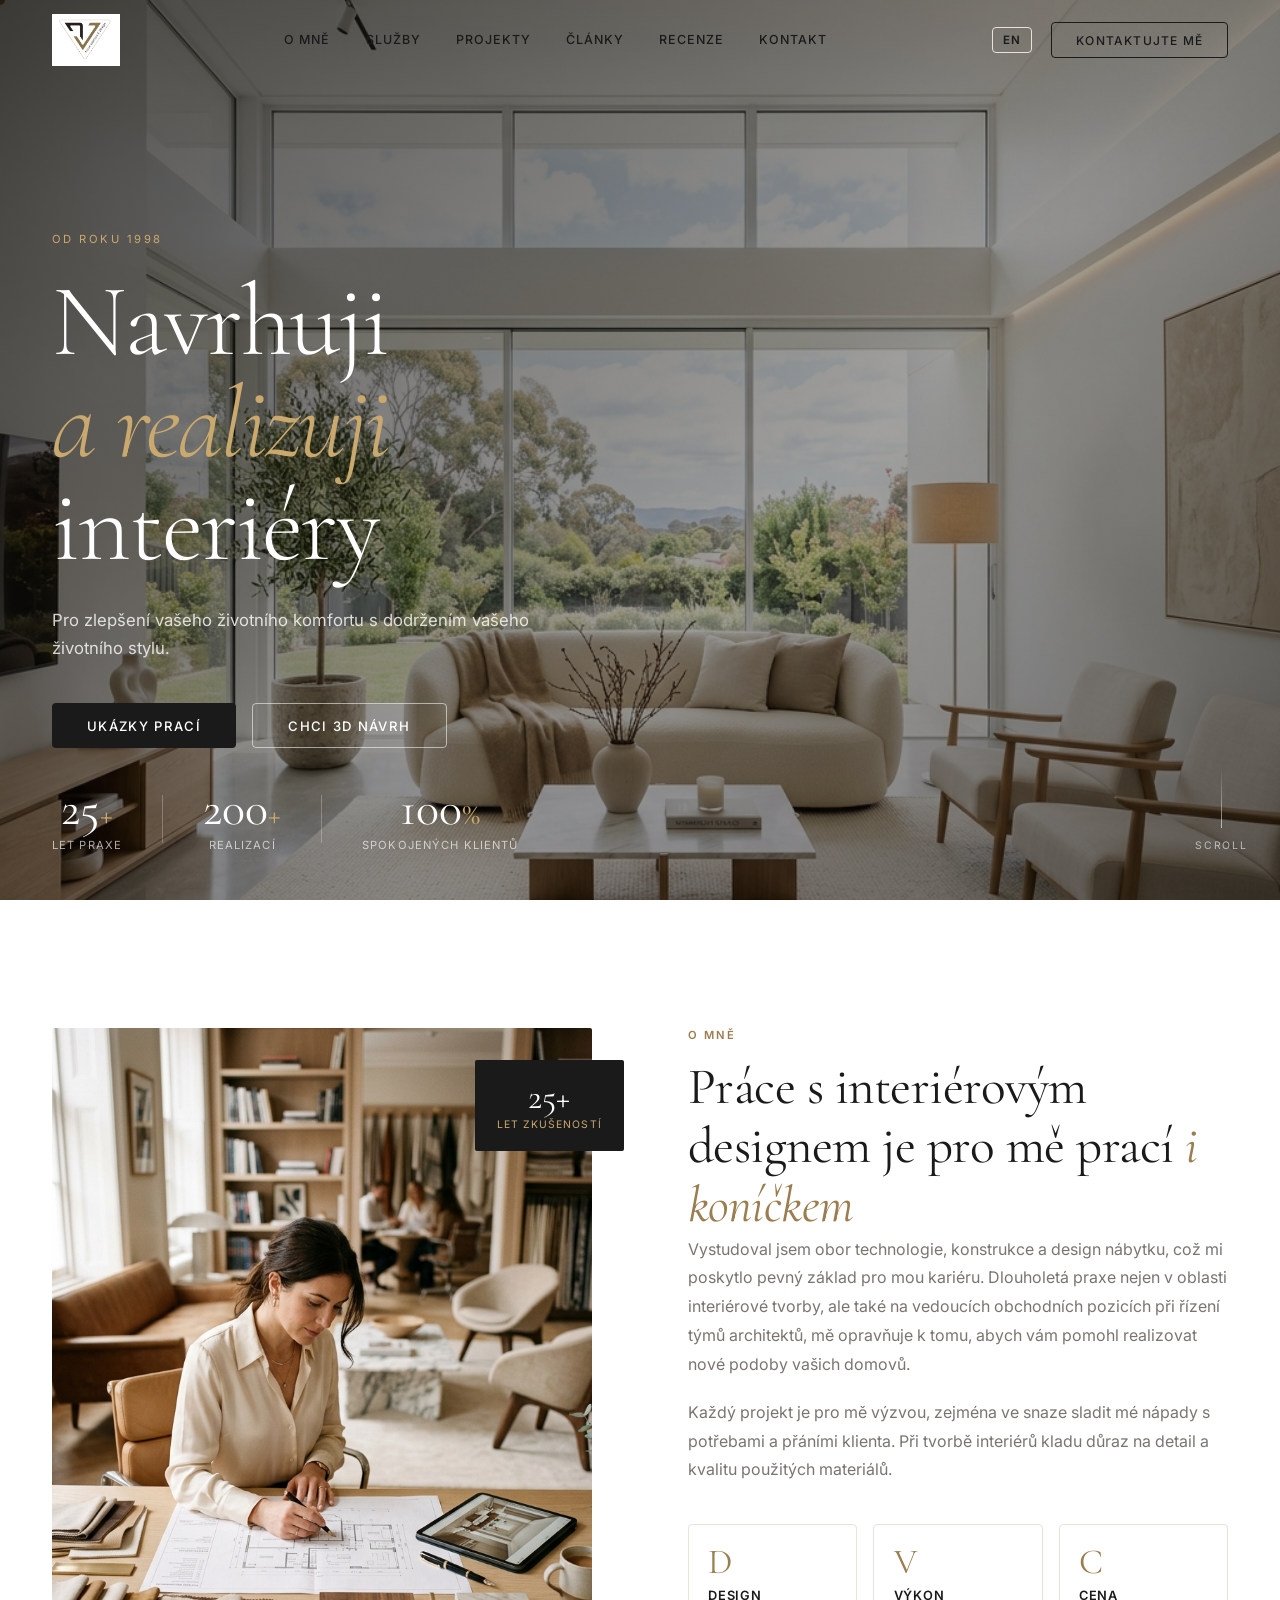
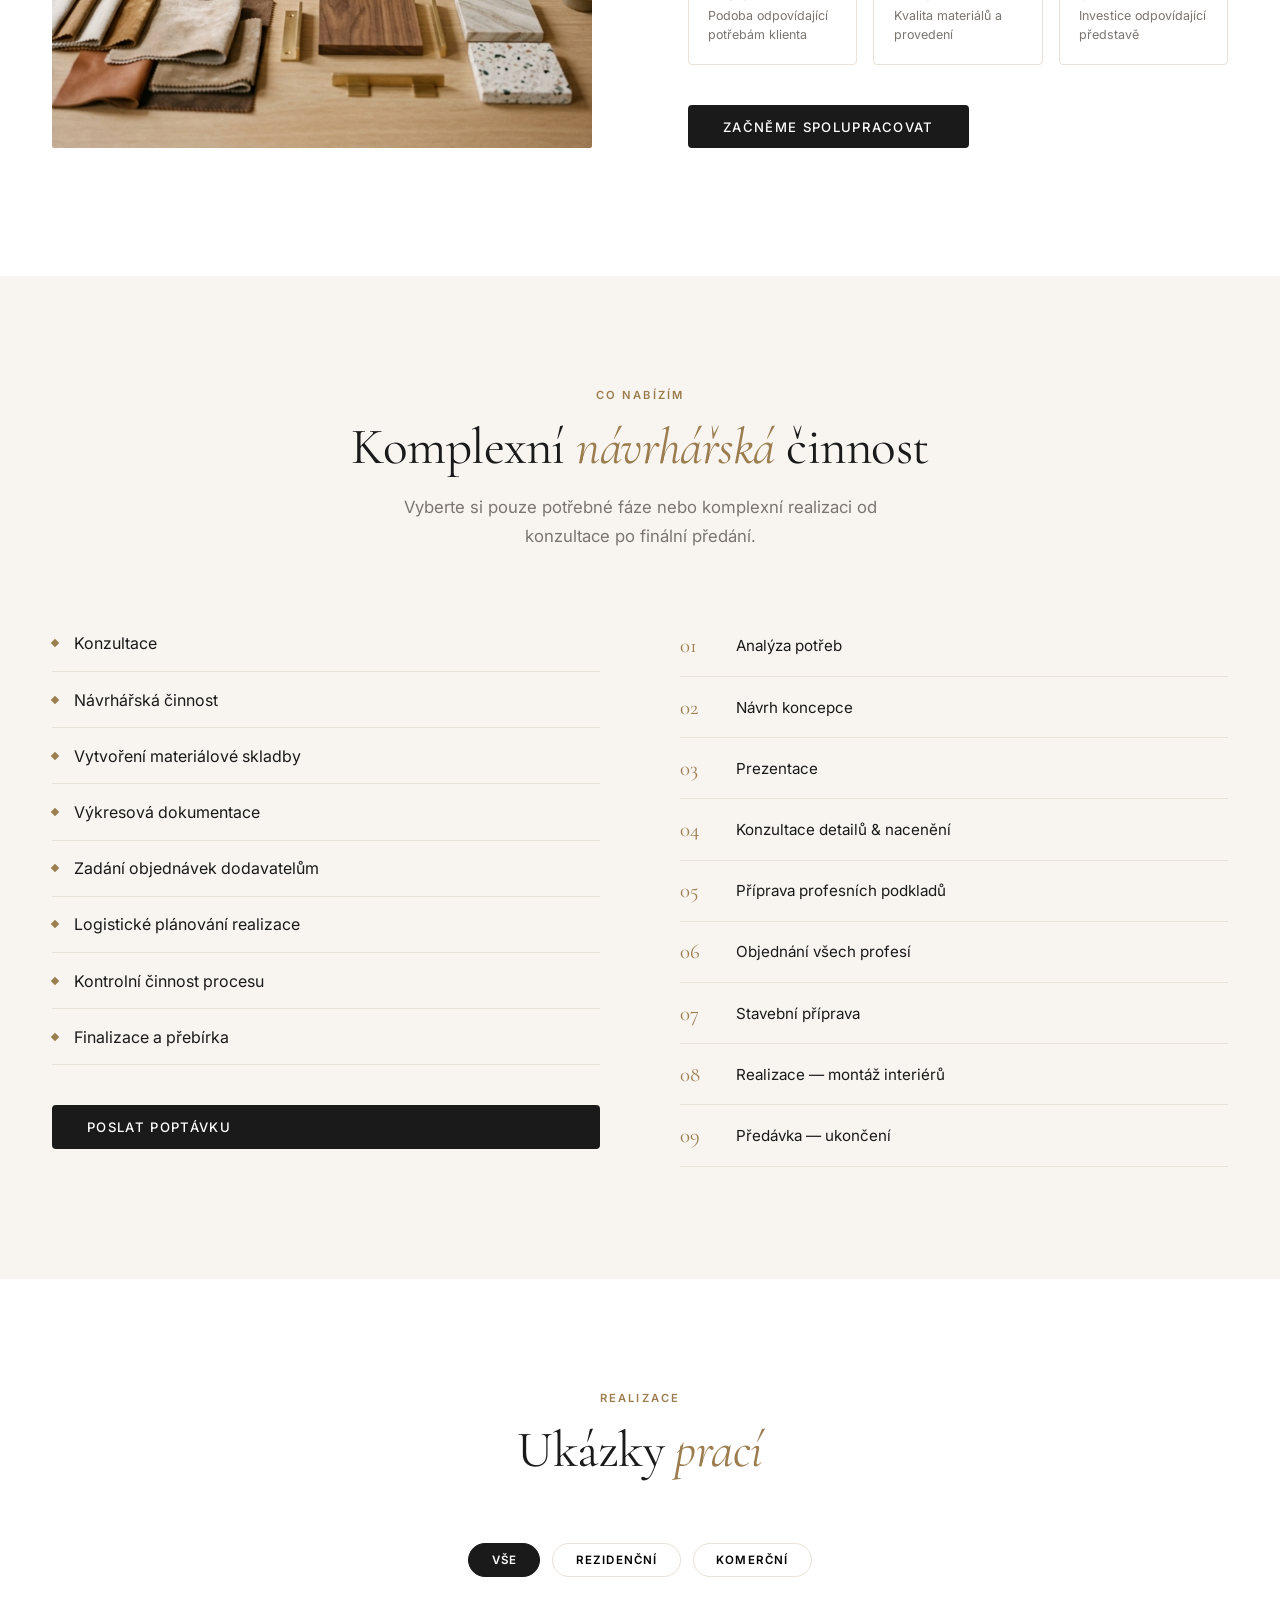
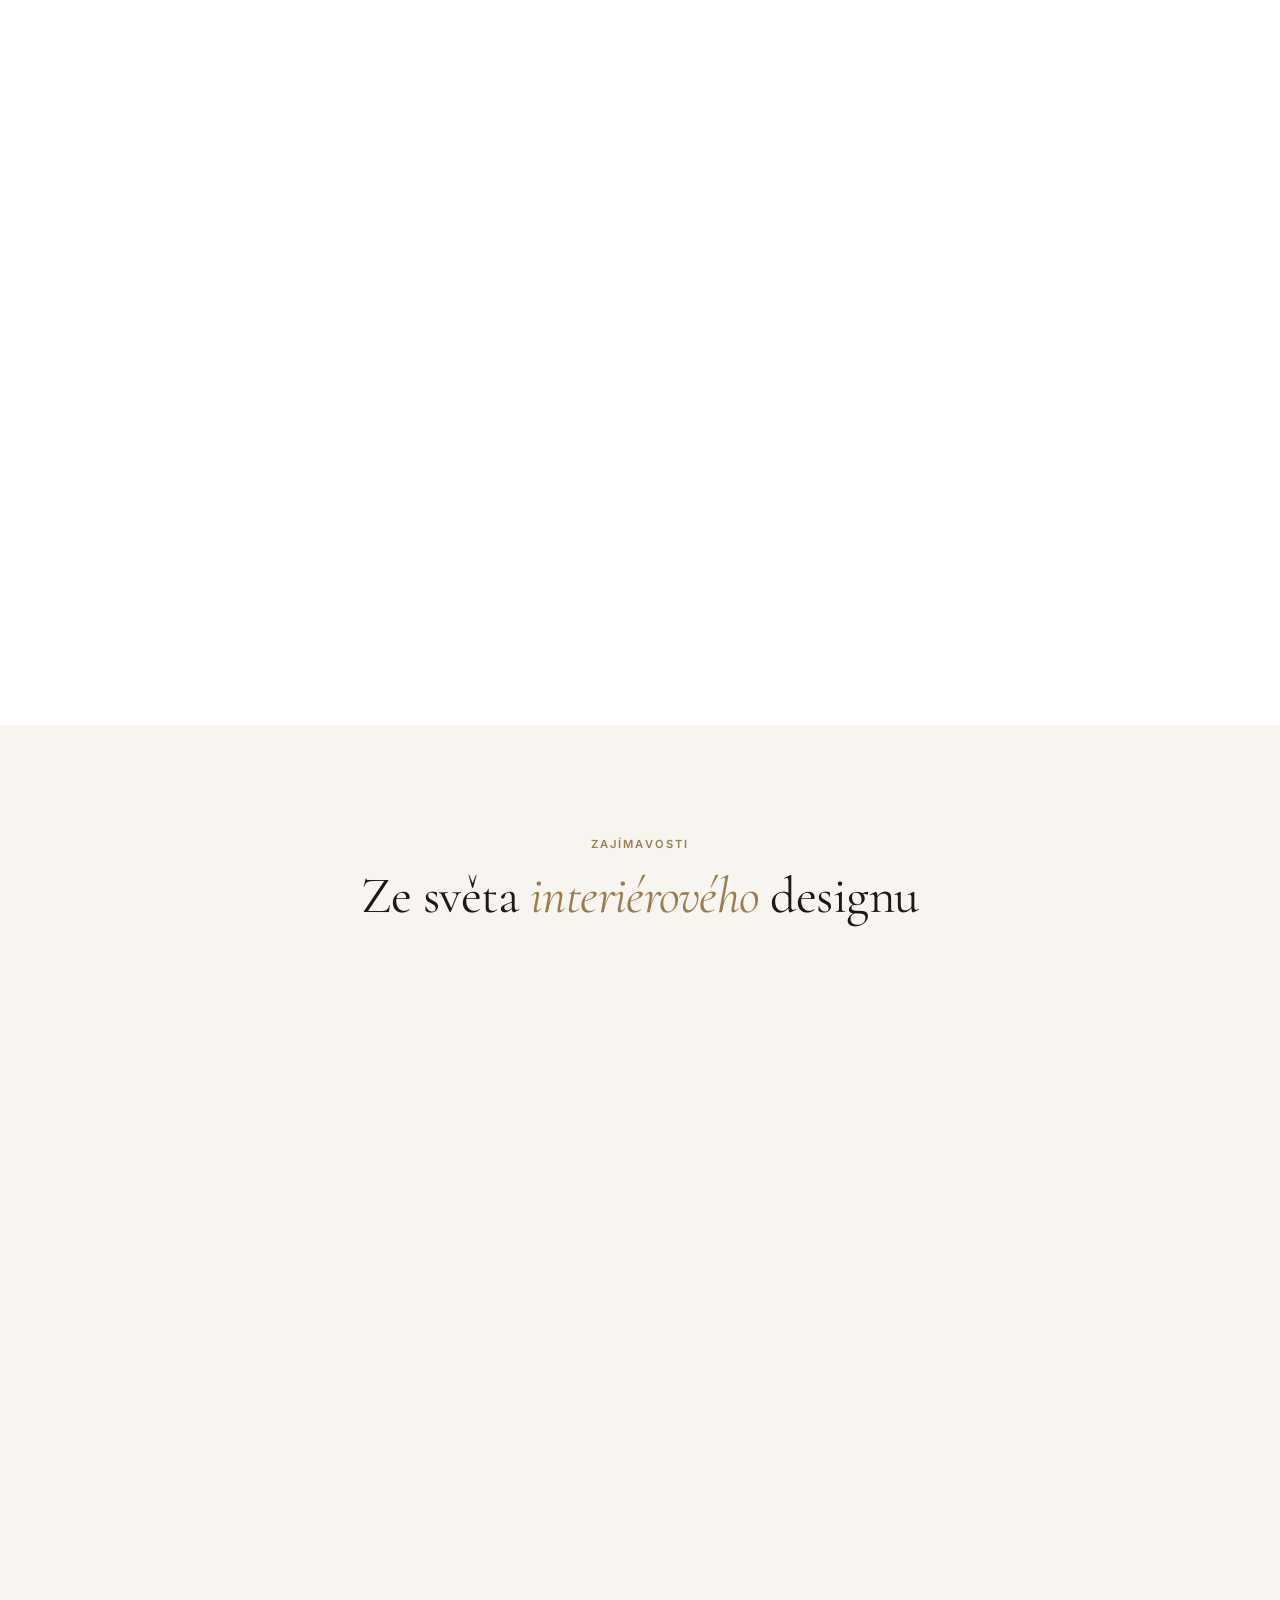
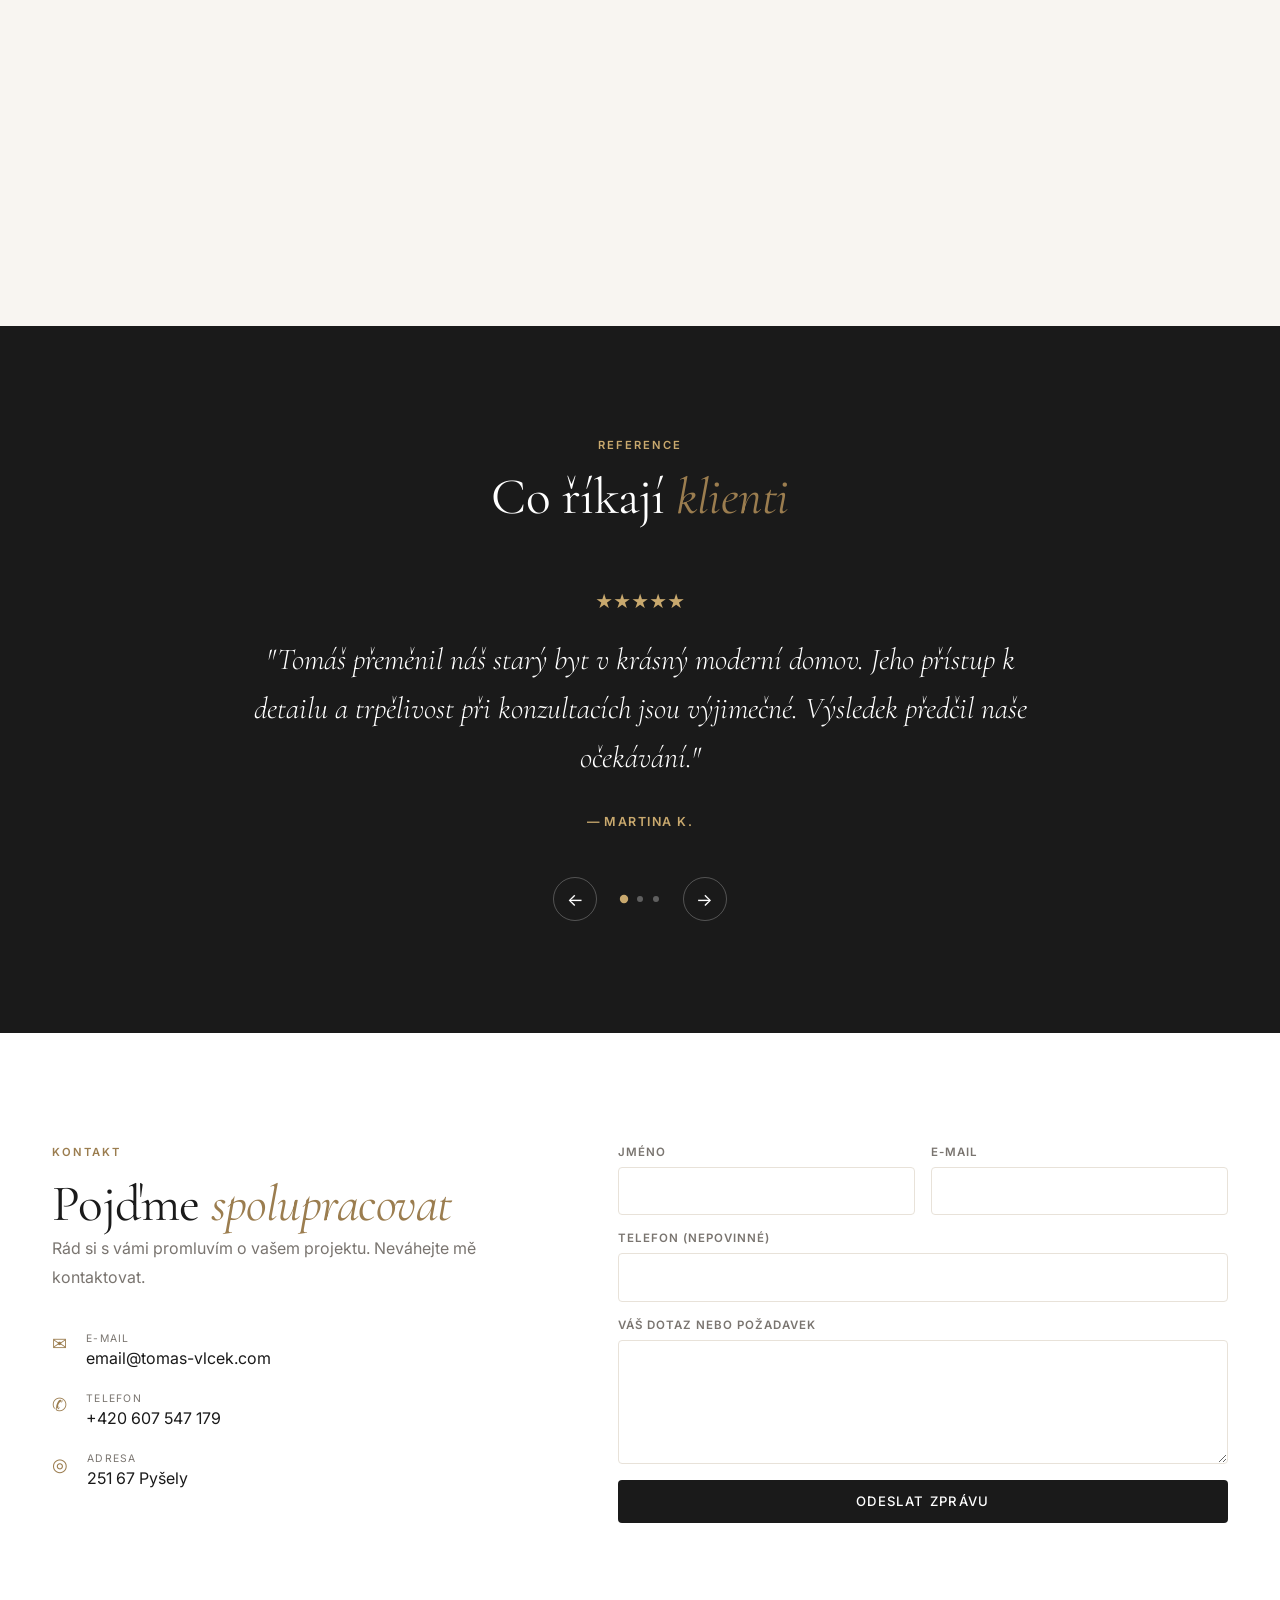
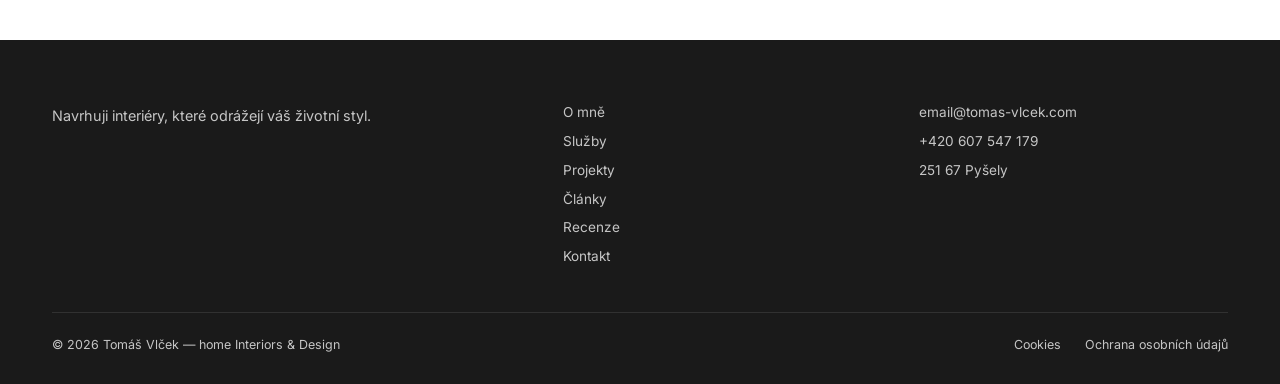
==== commit 50be8494: "Change logo image from logo.png to logo.jpg" ====
--- a/index.html
+++ b/index.html
@@ -24,7 +24,7 @@
   <nav id="navbar" class="navbar">
     <div class="nav-inner">
       <a href="#hero" class="nav-logo" id="nav-logo-link">
-        <img src="assets/logo.png" alt="Tomáš Vlček — home Interiors & Design" class="logo-img" onerror="this.style.display='none';this.nextElementSibling.style.display='block'">
+        <img src="assets/logo.jpg" alt="Tomáš Vlček — home Interiors & Design" class="logo-img" onerror="this.style.display='none';this.nextElementSibling.style.display='block'">
         <span class="logo-text-fallback" style="display:none">TV <span>home Interiors & Design</span></span>
       </a>
       <div class="nav-links" id="navLinks">
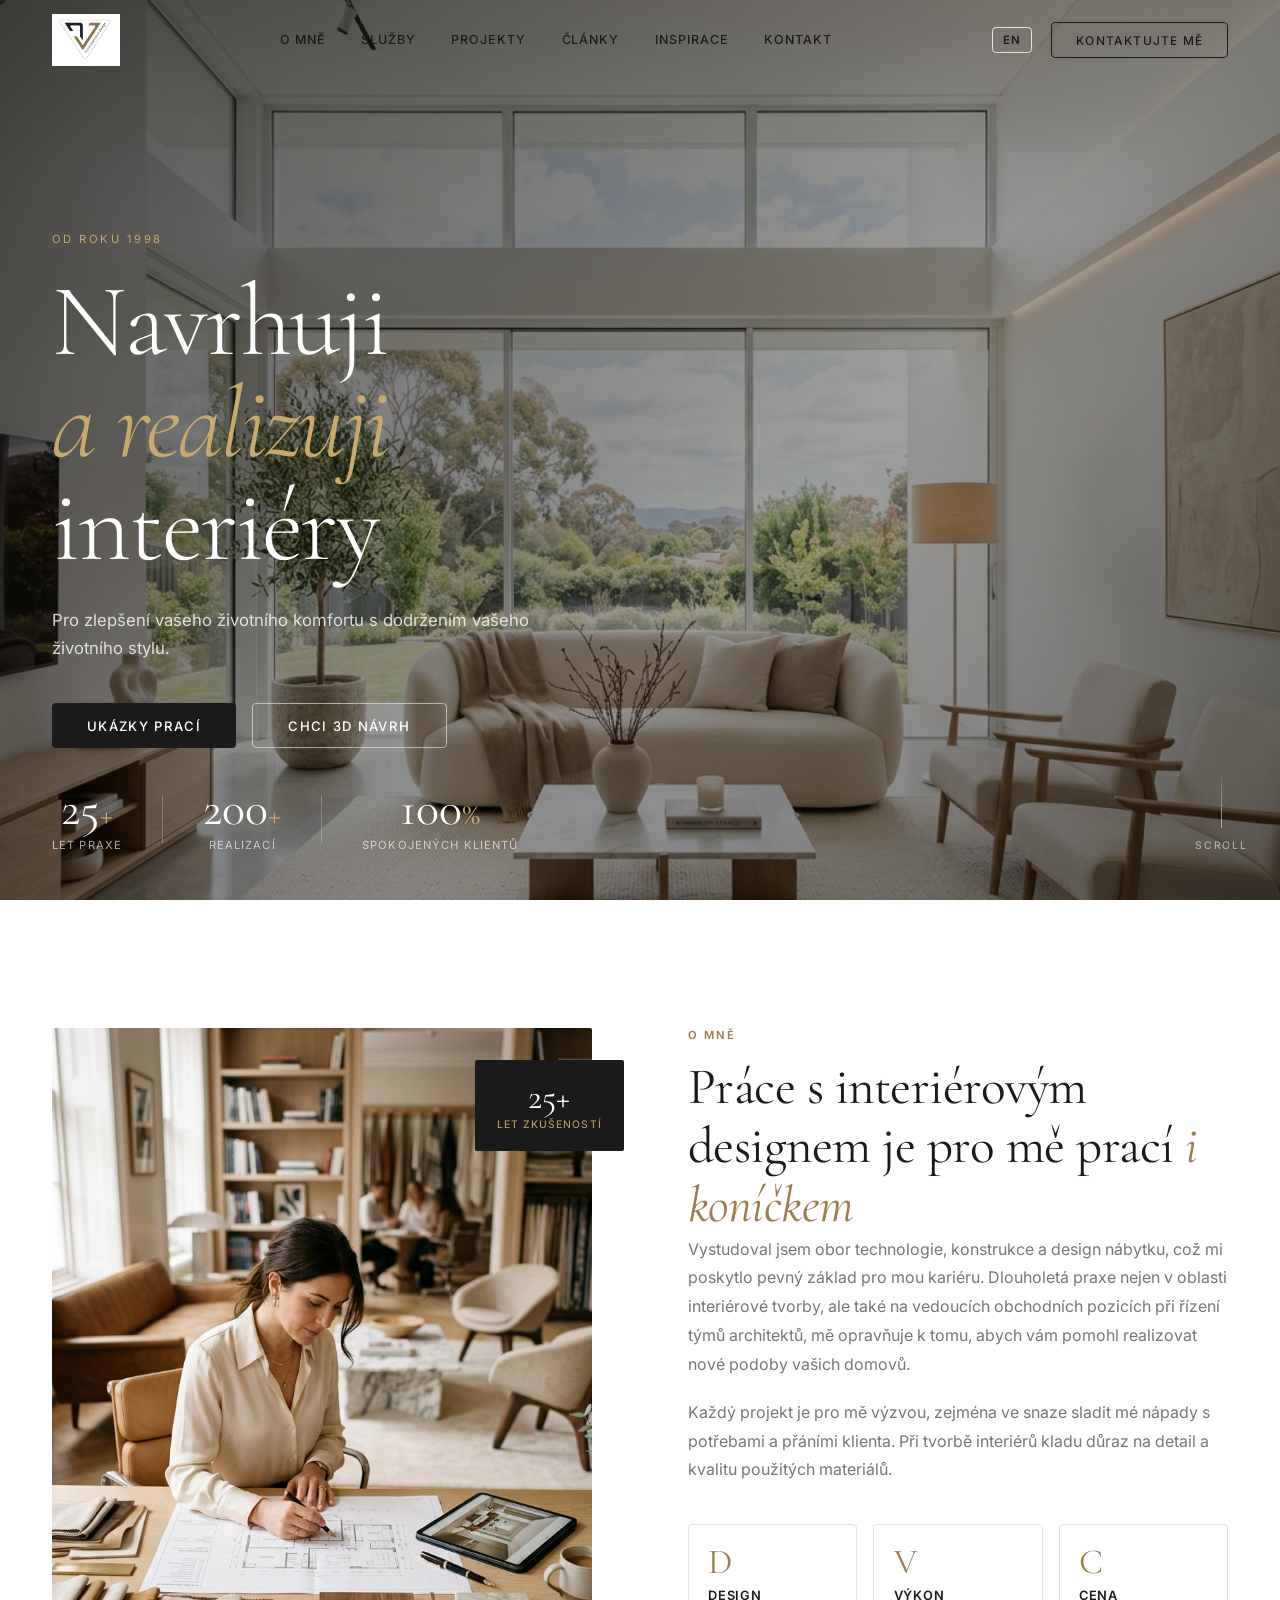
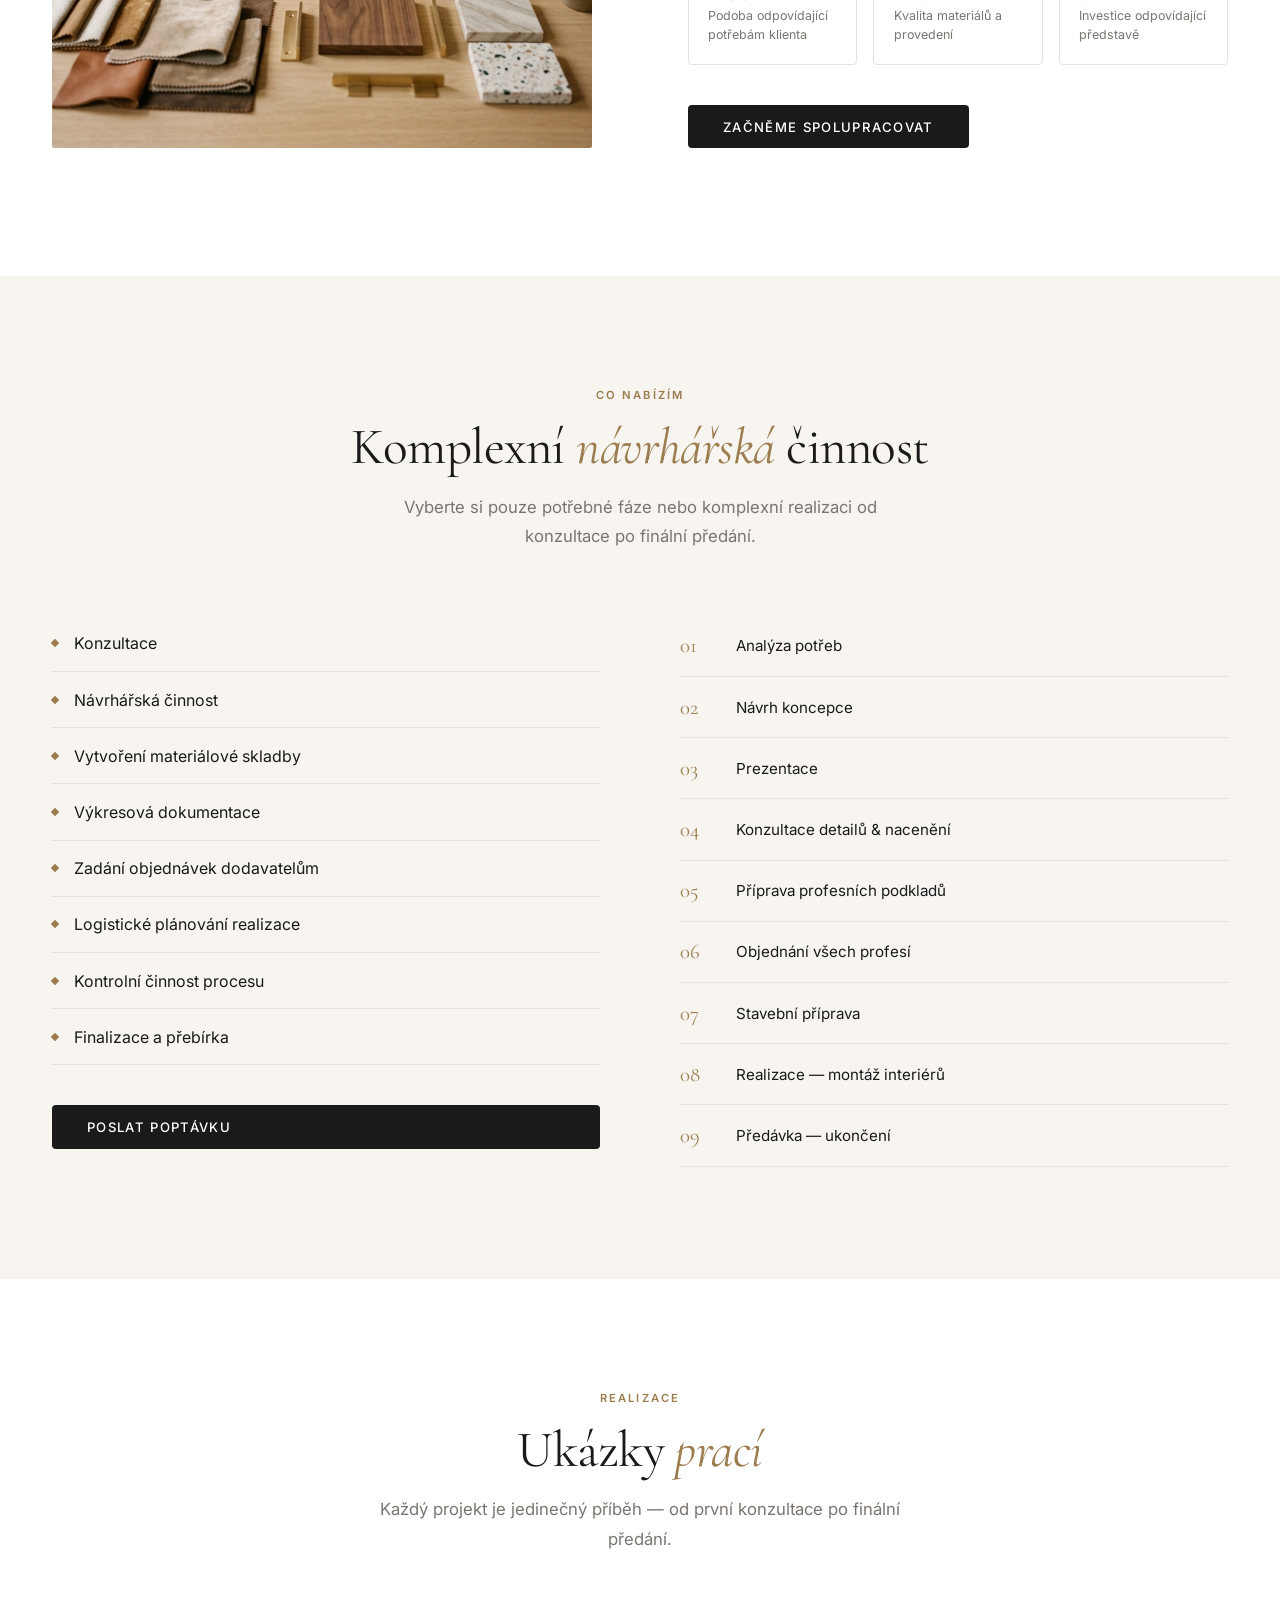
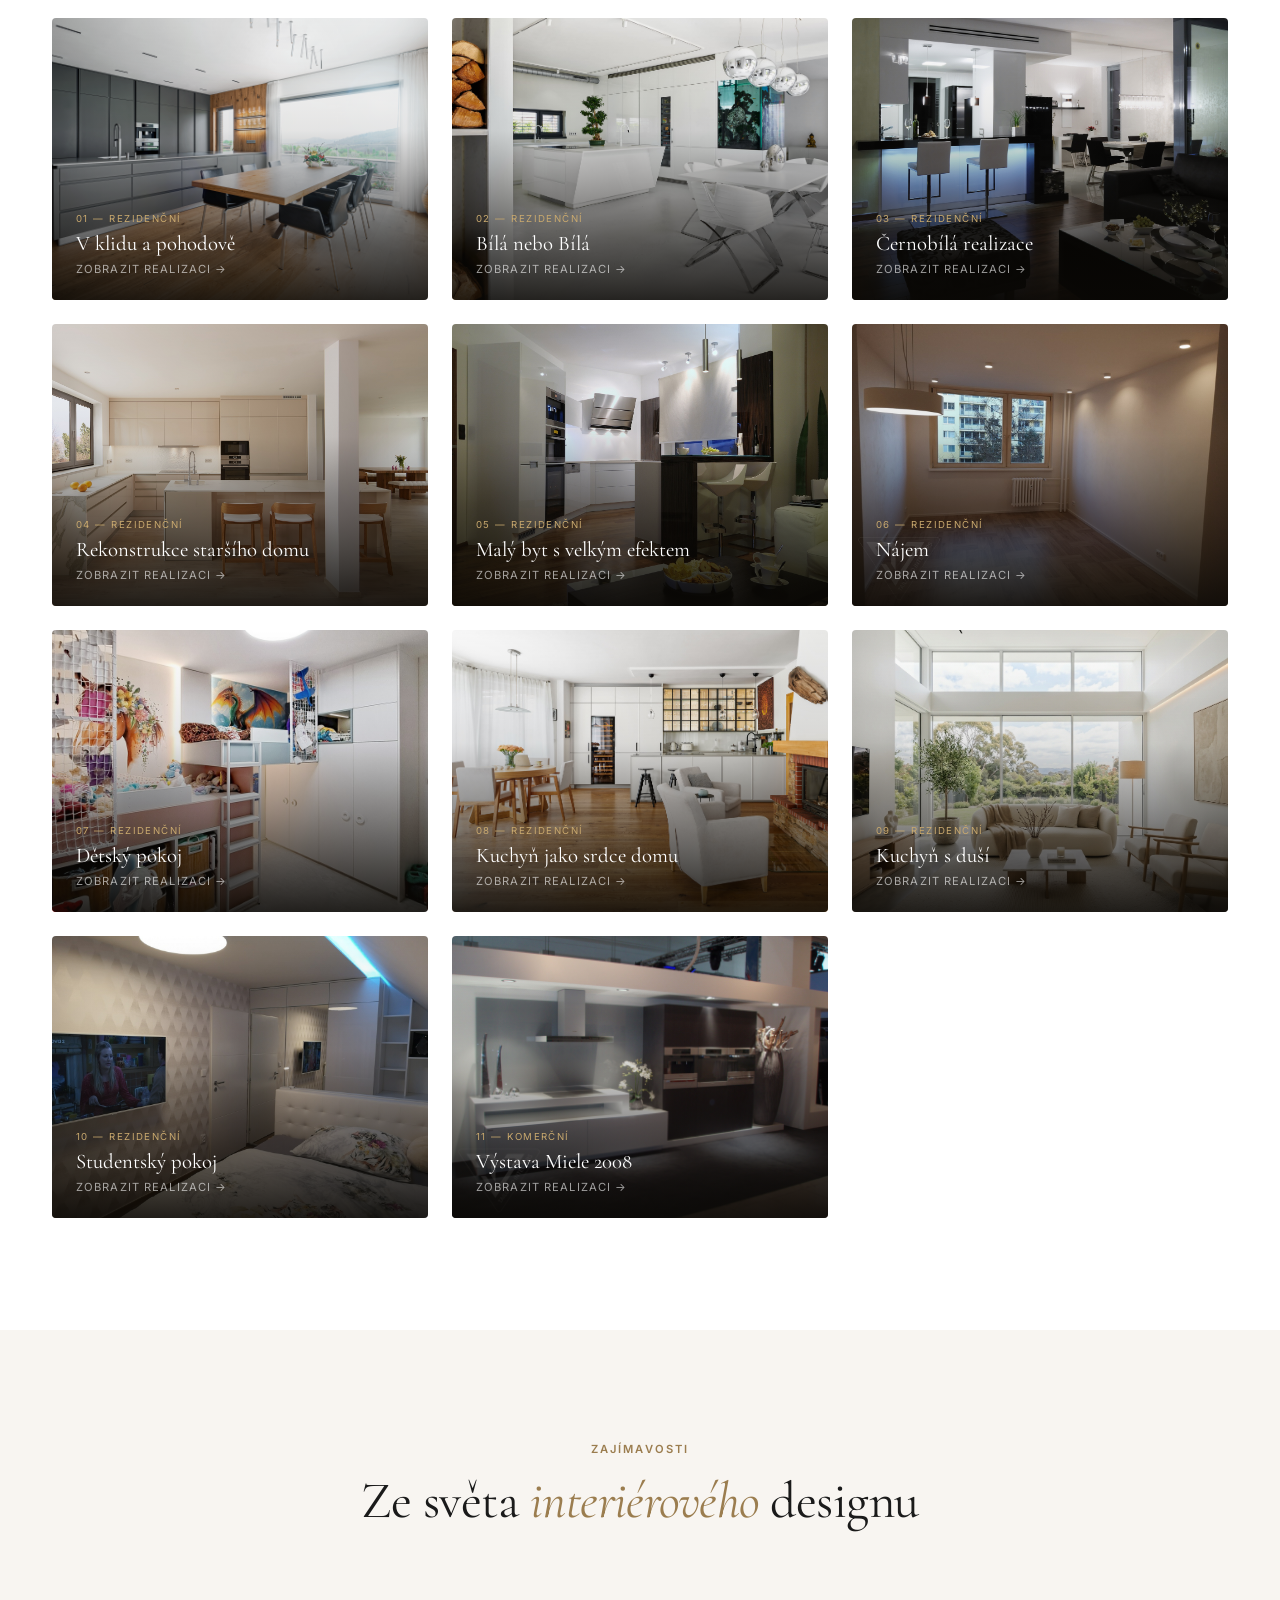
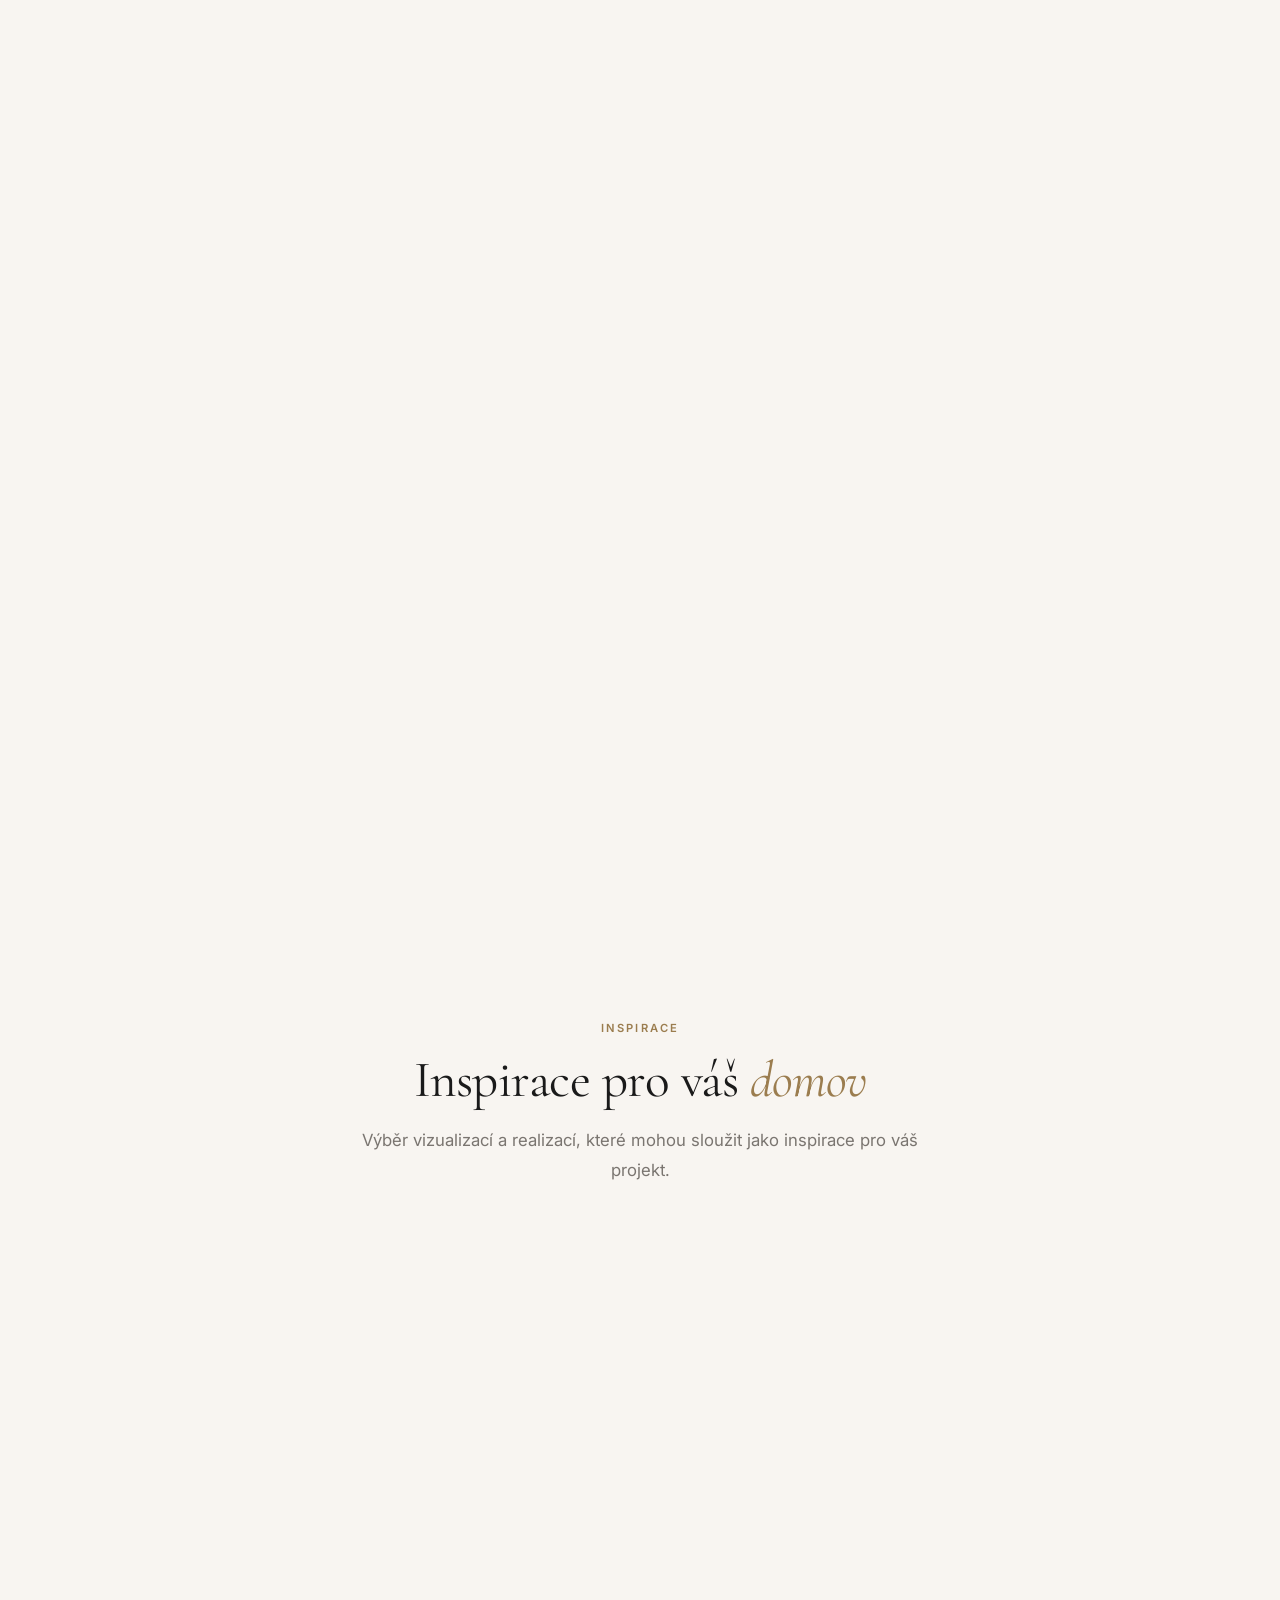
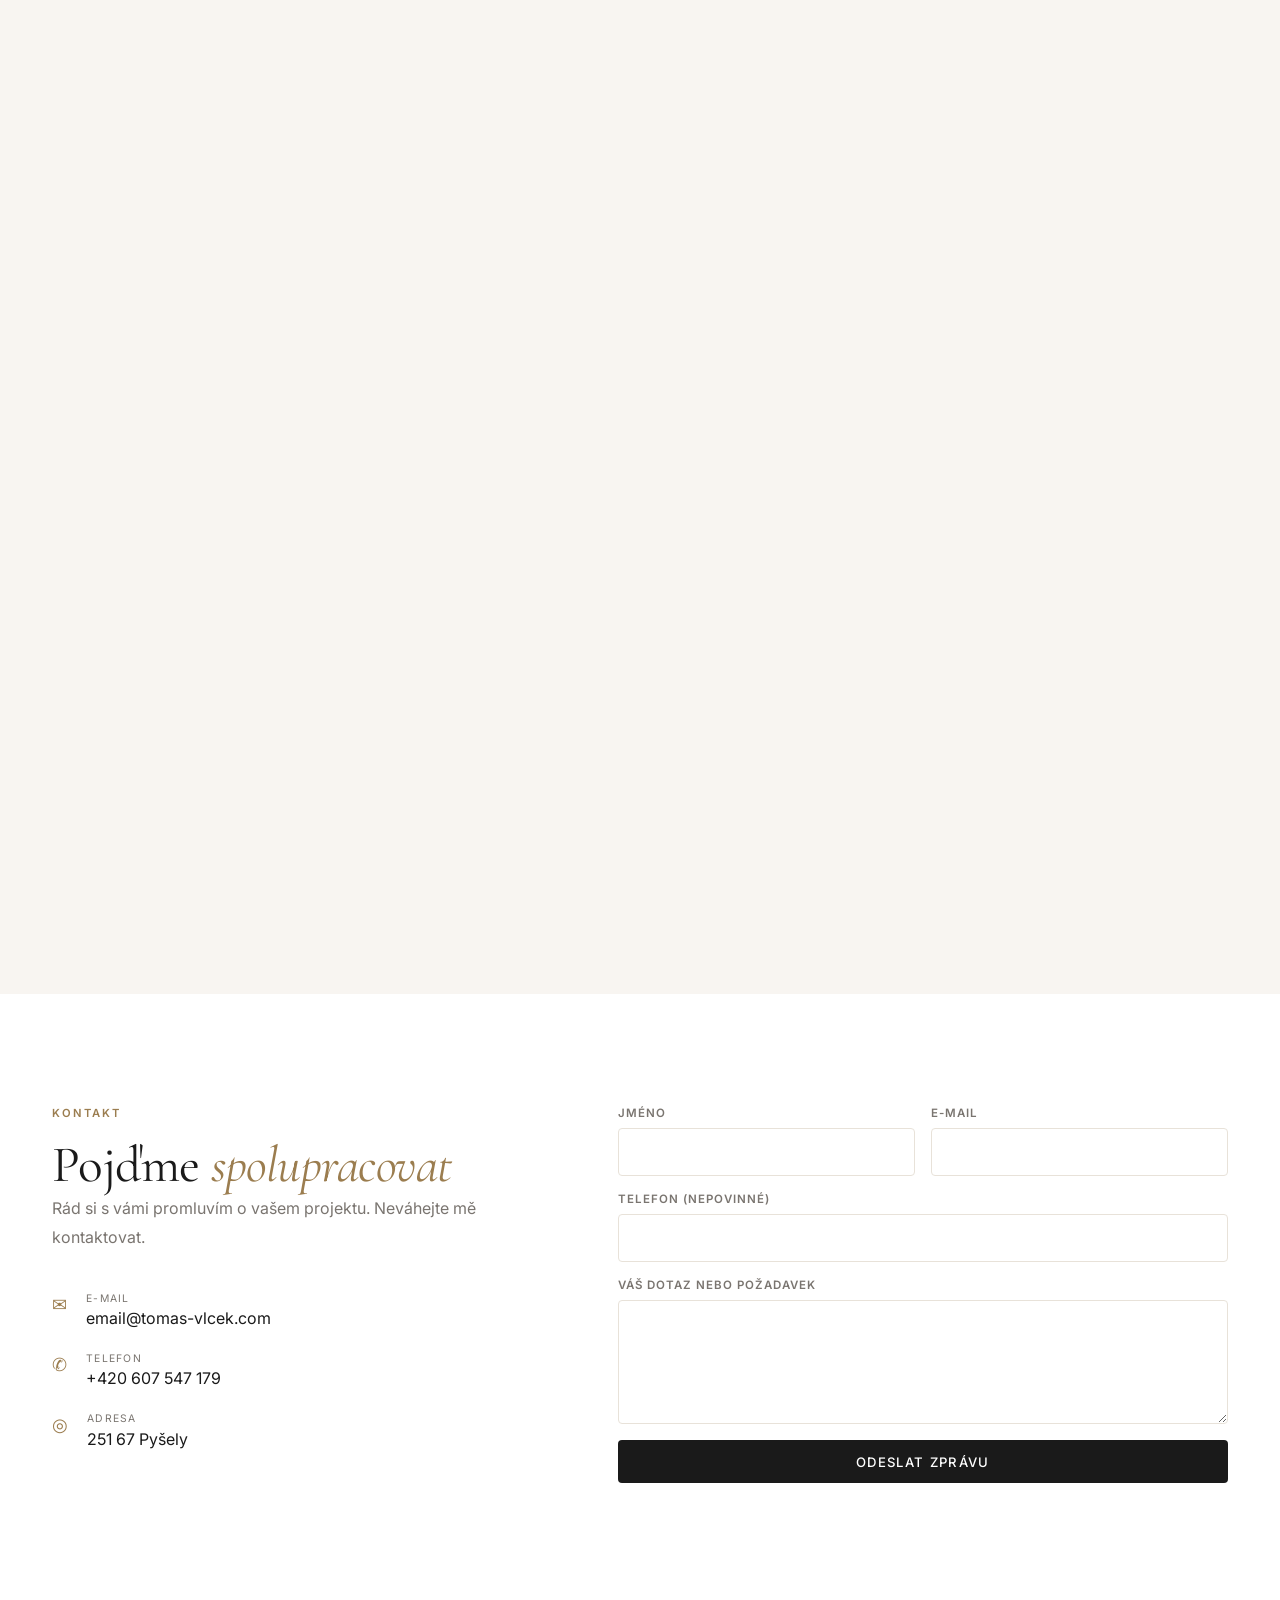
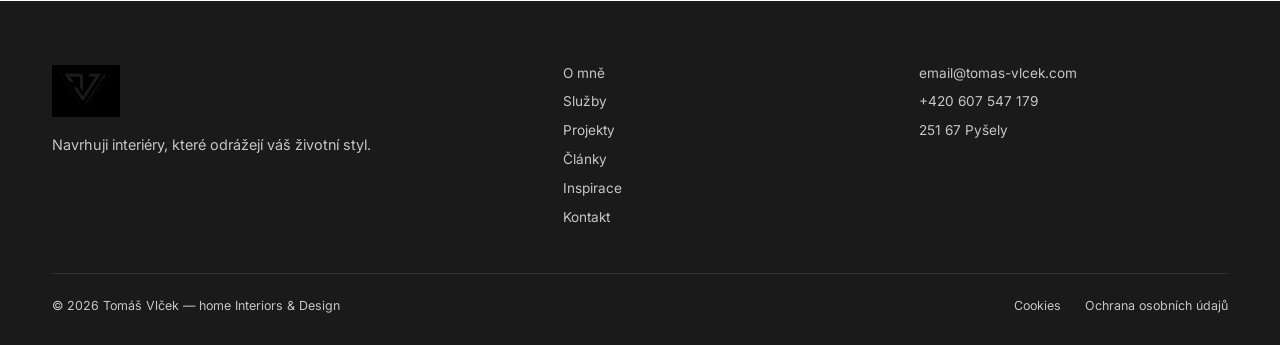
==== commit 985e67b1: "feat: implement core design system, responsive navigation, and project asset gallery structure" ====
--- a/index.html
+++ b/index.html
@@ -5,7 +5,7 @@
   <meta name="viewport" content="width=device-width, initial-scale=1.0">
   <title>Tomáš Vlček — home Interiors & Design</title>
   <meta name="description" content="Navrhuji a realizuji rezidenční a komerční interiéry od roku 1998. Design, kvalita, detail — Tomáš Vlček, Pyšely.">
-  <meta name="keywords" content="interiérový design, návrh interiéru, realizace interiéru, Tomáš Vlček, Praha, Pyšely, home interiors">
+  <meta name="keywords" content="interiérový design, návrh interiéru, realizace interiéru, Tomáš Vlček, Praha, Pyšely">
   <meta property="og:title" content="Tomáš Vlček — home Interiors & Design">
   <meta property="og:description" content="Navrhuji a realizuji interiéry od roku 1998.">
   <meta property="og:type" content="website">
@@ -17,26 +17,27 @@
 </head>
 <body>
 
-  <!-- Cursor follower -->
   <div class="cursor-dot" id="cursorDot"></div>
 
   <!-- ======== NAVIGATION ======== -->
   <nav id="navbar" class="navbar">
     <div class="nav-inner">
-      <a href="#hero" class="nav-logo" id="nav-logo-link">
-        <img src="assets/logo.jpg" alt="Tomáš Vlček — home Interiors & Design" class="logo-img" onerror="this.style.display='none';this.nextElementSibling.style.display='block'">
-        <span class="logo-text-fallback" style="display:none">TV <span>home Interiors & Design</span></span>
+      <a href="#hero" class="nav-logo" id="navLogoLink">
+        <div class="logo-wrap">
+          <img src="assets/logo.png" alt="Tomáš Vlček — home Interiors & Design" class="logo-img logo-dark" id="logoDark">
+          <span class="logo-text-fallback" id="logoFallback">TV <span>home Interiors & Design</span></span>
+        </div>
       </a>
       <div class="nav-links" id="navLinks">
         <a href="#o-mne"    class="nav-link" data-i18n="nav.about">O mně</a>
         <a href="#sluzby"   class="nav-link" data-i18n="nav.services">Služby</a>
-        <a href="#projekty" class="nav-link" data-i18n="nav.projects">Projekty</a>
-        <a href="#clanky"   class="nav-link" data-i18n="nav.articles">Články</a>
-        <a href="#recenze"  class="nav-link" data-i18n="nav.reviews">Recenze</a>
+        <a href="#projekty" class="nav-link" data-i18n="nav.projects">Ukázky prací</a>
+        <a href="#clanky"   class="nav-link" data-i18n="nav.articles">Zajímavosti</a>
+        <a href="#inspirace" class="nav-link" data-i18n="nav.inspiration">Inspirace</a>
         <a href="#kontakt"  class="nav-link" data-i18n="nav.contact">Kontakt</a>
       </div>
       <div class="nav-actions">
-        <button id="langToggle" class="lang-toggle" aria-label="Switch language">
+        <button id="langToggle" class="lang-toggle" aria-label="Přepnout jazyk">
           <span data-lang-label>EN</span>
         </button>
         <a href="#kontakt" class="btn-nav" data-i18n="nav.cta">Kontaktujte mě</a>
@@ -51,12 +52,12 @@
   <div class="mobile-menu" id="mobileMenu">
     <button class="mobile-close" id="mobileClose">✕</button>
     <nav class="mobile-nav">
-      <a href="#o-mne"    class="mobile-link" data-i18n="nav.about">O mně</a>
-      <a href="#sluzby"   class="mobile-link" data-i18n="nav.services">Služby</a>
-      <a href="#projekty" class="mobile-link" data-i18n="nav.projects">Projekty</a>
-      <a href="#clanky"   class="mobile-link" data-i18n="nav.articles">Články</a>
-      <a href="#recenze"  class="mobile-link" data-i18n="nav.reviews">Recenze</a>
-      <a href="#kontakt"  class="mobile-link" data-i18n="nav.contact">Kontakt</a>
+      <a href="#o-mne"     class="mobile-link" data-i18n="nav.about">O mně</a>
+      <a href="#sluzby"    class="mobile-link" data-i18n="nav.services">Služby</a>
+      <a href="#projekty"  class="mobile-link" data-i18n="nav.projects">Ukázky prací</a>
+      <a href="#clanky"    class="mobile-link" data-i18n="nav.articles">Zajímavosti</a>
+      <a href="#inspirace" class="mobile-link" data-i18n="nav.inspiration">Inspirace</a>
+      <a href="#kontakt"   class="mobile-link" data-i18n="nav.contact">Kontakt</a>
       <button class="lang-toggle lang-toggle-mobile" id="langToggleMobile"><span data-lang-label-mobile>EN</span></button>
     </nav>
   </div>
@@ -179,17 +180,13 @@
     </div>
   </section>
 
-  <!-- ======== PROJEKTY ======== -->
+  <!-- ======== UKÁZKY PRACÍ ======== -->
   <section id="projekty" class="section projects">
     <div class="container">
       <div class="section-head reveal">
         <p class="eyebrow" data-i18n="proj.eyebrow">Realizace</p>
         <h2 class="section-h" data-i18n="proj.h">Ukázky <em>prací</em></h2>
-      </div>
-      <div class="proj-filters reveal" id="projFilters">
-        <button class="filter-btn active" data-filter="all" data-i18n="proj.all">Vše</button>
-        <button class="filter-btn" data-filter="rezidenční" data-i18n="proj.res">Rezidenční</button>
-        <button class="filter-btn" data-filter="komerční"   data-i18n="proj.com">Komerční</button>
+        <p class="section-sub" data-i18n="proj.sub">Každý projekt je jedinečný příběh — od první konzultace po finální předání.</p>
       </div>
       <div class="proj-grid" id="projectGrid">
         <!-- Rendered by cms.js -->
@@ -197,7 +194,7 @@
     </div>
   </section>
 
-  <!-- ======== ČLÁNKY ======== -->
+  <!-- ======== ZAJÍMAVOSTI ======== -->
   <section id="clanky" class="section articles">
     <div class="container">
       <div class="section-head reveal">
@@ -210,20 +207,16 @@
     </div>
   </section>
 
-  <!-- ======== RECENZE ======== -->
-  <section id="recenze" class="section reviews">
+  <!-- ======== INSPIRACE ======== -->
+  <section id="inspirace" class="section inspiration">
     <div class="container">
       <div class="section-head reveal">
-        <p class="eyebrow" data-i18n="rev.eyebrow">Reference</p>
-        <h2 class="section-h" data-i18n="rev.h">Co říkají <em>klienti</em></h2>
-      </div>
-      <div class="reviews-track" id="reviewsTrack">
+        <p class="eyebrow" data-i18n="ins.eyebrow">Inspirace</p>
+        <h2 class="section-h" data-i18n="ins.h">Inspirace pro váš <em>domov</em></h2>
+        <p class="section-sub" data-i18n="ins.sub">Výběr vizualizací a realizací, které mohou sloužit jako inspirace pro váš projekt.</p>
+      </div>
+      <div class="inspiration-grid" id="inspirationGrid">
         <!-- Rendered by cms.js -->
-      </div>
-      <div class="reviews-nav" id="reviewsNav">
-        <button class="rev-btn" id="revPrev" aria-label="Předchozí">←</button>
-        <div class="rev-dots" id="revDots"></div>
-        <button class="rev-btn" id="revNext" aria-label="Další">→</button>
       </div>
     </div>
   </section>
@@ -273,7 +266,6 @@
             </div>
             <button type="submit" class="btn-primary btn-full" id="formSubmit">
               <span data-i18n="con.send">Odeslat zprávu</span>
-              <span class="btn-spinner" style="display:none">⟳</span>
             </button>
             <div id="formMsg" class="form-status" style="display:none"></div>
           </form>
@@ -287,16 +279,16 @@
     <div class="container">
       <div class="footer-grid">
         <div class="footer-brand">
-          <img src="assets/logo.png" alt="Tomáš Vlček" class="footer-logo" onerror="this.style.display='none'">
+          <img src="assets/logo.png" alt="Tomáš Vlček" class="footer-logo">
           <p data-i18n="footer.tagline">Navrhuji interiéry, které odrážejí váš životní styl.</p>
         </div>
         <div class="footer-links">
-          <a href="#o-mne"    data-i18n="nav.about">O mně</a>
-          <a href="#sluzby"   data-i18n="nav.services">Služby</a>
-          <a href="#projekty" data-i18n="nav.projects">Projekty</a>
-          <a href="#clanky"   data-i18n="nav.articles">Články</a>
-          <a href="#recenze"  data-i18n="nav.reviews">Recenze</a>
-          <a href="#kontakt"  data-i18n="nav.contact">Kontakt</a>
+          <a href="#o-mne"     data-i18n="nav.about">O mně</a>
+          <a href="#sluzby"    data-i18n="nav.services">Služby</a>
+          <a href="#projekty"  data-i18n="nav.projects">Ukázky prací</a>
+          <a href="#clanky"    data-i18n="nav.articles">Zajímavosti</a>
+          <a href="#inspirace" data-i18n="nav.inspiration">Inspirace</a>
+          <a href="#kontakt"   data-i18n="nav.contact">Kontakt</a>
         </div>
         <div class="footer-contact">
           <a href="mailto:email@tomas-vlcek.com">email@tomas-vlcek.com</a>
@@ -314,13 +306,25 @@
     </div>
   </footer>
 
-  <!-- Article Modal -->
-  <div id="articleModal" class="modal" role="dialog" aria-modal="true">
+  <!-- ======== PROJECT MODAL (lightbox galerie) ======== -->
+  <div id="projectModal" class="modal" role="dialog" aria-modal="true">
     <div class="modal-overlay" id="modalOverlay"></div>
-    <div class="modal-box">
+    <div class="modal-box modal-box-wide">
       <button class="modal-close" id="modalClose">✕</button>
-      <div class="modal-content" id="modalContent"></div>
-    </div>
+      <div class="modal-inner" id="modalInner">
+        <!-- Project detail rendered here -->
+      </div>
+    </div>
+  </div>
+
+  <!-- ======== LIGHTBOX ======== -->
+  <div id="lightbox" class="lightbox" role="dialog">
+    <div class="lb-overlay" id="lbOverlay"></div>
+    <button class="lb-close" id="lbClose">✕</button>
+    <button class="lb-prev" id="lbPrev">‹</button>
+    <button class="lb-next" id="lbNext">›</button>
+    <div class="lb-img-wrap"><img id="lbImg" src="" alt=""></div>
+    <p class="lb-counter" id="lbCounter"></p>
   </div>
 
   <script src="js/main.js"></script>
--- a/css/style.css
+++ b/css/style.css
@@ -117,9 +117,12 @@
 .navbar.scrolled { background: rgba(255,255,255,.97); box-shadow: 0 1px 0 var(--border); backdrop-filter: blur(12px); }
 .nav-inner { max-width: 1240px; margin: 0 auto; padding: 0 2rem; height: 100%; display: flex; align-items: center; justify-content: space-between; gap: 2rem; }
 .nav-logo { flex-shrink: 0; }
-.logo-img { height: 52px; width: auto; }
-.logo-text-fallback { font-family: 'Cormorant Garamond', serif; font-size: 1.1rem; }
+.logo-wrap { display: flex; align-items: center; }
+.logo-img { height: 52px; width: auto; mix-blend-mode: multiply; transition: filter .4s, mix-blend-mode .4s; }
+.navbar.scrolled .logo-img { mix-blend-mode: normal; }
+.logo-text-fallback { font-family: 'Cormorant Garamond', serif; font-size: 1.1rem; display: none; }
 .logo-text-fallback span { font-size: .7rem; font-weight: 500; letter-spacing: .12em; text-transform: uppercase; color: var(--gold); display: block; }
+.footer-logo { height: 52px; width: auto; filter: brightness(0) invert(0); mix-blend-mode: multiply; }
 .nav-links { display: flex; align-items: center; gap: 2.2rem; }
 .nav-link { font-size: .78rem; font-weight: 500; letter-spacing: .08em; text-transform: uppercase; position: relative; padding-bottom: 2px; }
 .nav-link::after { content: ''; position: absolute; bottom: 0; left: 0; width: 0; height: 1px; background: var(--gold); transition: width .3s var(--ease); }
@@ -208,17 +211,53 @@
 
 /* ---------- Projects ---------- */
 .projects { background: var(--bg); }
-.proj-filters { display: flex; gap: .75rem; justify-content: center; margin-bottom: 3rem; flex-wrap: wrap; }
-.filter-btn { padding: .55rem 1.4rem; font-size: .72rem; font-weight: 600; letter-spacing: .1em; text-transform: uppercase; border: 1px solid var(--border); border-radius: 2rem; transition: all .25s; }
-.filter-btn:hover, .filter-btn.active { background: var(--primary); color: #fff; border-color: var(--primary); }
 .proj-grid { display: grid; grid-template-columns: repeat(3, 1fr); gap: 1.5rem; }
 .proj-card { position: relative; overflow: hidden; border-radius: var(--radius); aspect-ratio: 4/3; cursor: pointer; }
 .proj-card img { width: 100%; height: 100%; object-fit: cover; transition: transform .7s var(--ease-out); }
 .proj-card:hover img { transform: scale(1.07); }
-.proj-overlay { position: absolute; inset: 0; background: linear-gradient(to top, rgba(10,8,5,.85) 0%, transparent 55%); display: flex; flex-direction: column; justify-content: flex-end; padding: 1.5rem; opacity: 0; transition: opacity .4s; }
-.proj-card:hover .proj-overlay { opacity: 1; }
+.proj-overlay { position: absolute; inset: 0; background: linear-gradient(to top, rgba(10,8,5,.88) 0%, rgba(10,8,5,.1) 60%, transparent 100%); display: flex; flex-direction: column; justify-content: flex-end; padding: 1.5rem; transition: opacity .4s; }
 .proj-cat { font-size: .6rem; letter-spacing: .15em; text-transform: uppercase; color: var(--gold-lt); margin-bottom: .4rem; }
-.proj-name { font-family: 'Cormorant Garamond', serif; font-size: 1.3rem; color: #fff; }
+.proj-name { font-family: 'Cormorant Garamond', serif; font-size: 1.3rem; color: #fff; font-weight: 400; }
+.proj-arrow { font-size: .7rem; letter-spacing: .1em; text-transform: uppercase; color: rgba(255,255,255,.6); margin-top: .4rem; transition: color .25s; }
+.proj-card:hover .proj-arrow { color: var(--gold-lt); }
+
+/* ---------- Inspiration ---------- */
+.inspiration { background: var(--bg-soft); }
+.inspiration-grid { display: grid; grid-template-columns: repeat(3, 1fr); gap: 1rem; }
+.ins-item { position: relative; overflow: hidden; border-radius: var(--radius); aspect-ratio: 1; cursor: zoom-in; }
+.ins-item img { width: 100%; height: 100%; object-fit: cover; transition: transform .6s var(--ease-out); }
+.ins-item:hover img { transform: scale(1.08); }
+.ins-item:first-child { grid-column: span 2; aspect-ratio: 16/9; }
+
+/* ---------- Project Modal ---------- */
+.modal-box-wide { max-width: 1000px; padding: 0; overflow: hidden; }
+.modal-inner { display: grid; grid-template-columns: 1fr 340px; min-height: 500px; }
+.modal-gallery { position: relative; background: #0a0805; }
+.modal-main-img { width: 100%; height: 420px; object-fit: cover; }
+.modal-thumbs { display: flex; gap: .4rem; padding: .6rem; overflow-x: auto; background: rgba(0,0,0,.6); }
+.modal-thumb { width: 64px; height: 48px; object-fit: cover; opacity: .55; cursor: pointer; border-radius: 2px; flex-shrink: 0; transition: opacity .25s; border: 1.5px solid transparent; }
+.modal-thumb.active, .modal-thumb:hover { opacity: 1; border-color: var(--gold); }
+.modal-info { padding: 2.5rem 2rem; overflow-y: auto; background: var(--bg); }
+.modal-num { font-size: .65rem; letter-spacing: .18em; text-transform: uppercase; color: var(--gold); margin-bottom: .5rem; }
+.modal-title { font-family: 'Cormorant Garamond', serif; font-size: 1.8rem; font-weight: 400; margin-bottom: 1.2rem; line-height: 1.2; }
+.modal-meta { display: flex; flex-direction: column; gap: .6rem; margin-bottom: 1.5rem; padding-bottom: 1.5rem; border-bottom: 1px solid var(--border); }
+.modal-meta-row { display: flex; gap: .8rem; font-size: .82rem; }
+.modal-meta-key { font-weight: 600; color: var(--muted); min-width: 80px; }
+.modal-desc { font-size: .9rem; line-height: 1.8; color: var(--muted); }
+.modal-cta { display: inline-flex; margin-top: 1.5rem; }
+
+/* ---------- Lightbox ---------- */
+.lightbox { position: fixed; inset: 0; z-index: 4000; display: flex; align-items: center; justify-content: center; opacity: 0; visibility: hidden; transition: opacity .35s; background: rgba(0,0,0,.96); }
+.lightbox.open { opacity: 1; visibility: visible; }
+.lb-overlay { position: absolute; inset: 0; }
+.lb-img-wrap { position: relative; z-index: 1; max-width: 90vw; max-height: 90vh; }
+.lb-img-wrap img { max-width: 90vw; max-height: 90vh; object-fit: contain; border-radius: 2px; }
+.lb-close { position: absolute; top: 1.2rem; right: 1.5rem; z-index: 2; color: rgba(255,255,255,.7); font-size: 1.8rem; transition: color .2s; }
+.lb-close:hover { color: #fff; }
+.lb-prev, .lb-next { position: absolute; top: 50%; transform: translateY(-50%); z-index: 2; color: rgba(255,255,255,.7); font-size: 3rem; font-weight: 300; padding: 0 1rem; transition: color .2s; }
+.lb-prev { left: .5rem; } .lb-next { right: .5rem; }
+.lb-prev:hover, .lb-next:hover { color: #fff; }
+.lb-counter { position: absolute; bottom: 1.2rem; left: 50%; transform: translateX(-50%); z-index: 2; color: rgba(255,255,255,.55); font-size: .75rem; letter-spacing: .12em; }
 
 /* ---------- Articles ---------- */
 .articles { background: var(--bg-soft); }
@@ -234,22 +273,7 @@
 .art-excerpt { font-size: .85rem; color: var(--muted); line-height: 1.65; }
 .art-more { display: inline-block; margin-top: .9rem; font-size: .72rem; font-weight: 600; letter-spacing: .1em; text-transform: uppercase; color: var(--gold); border-bottom: 1px solid var(--gold); padding-bottom: 2px; }
 
-/* ---------- Reviews ---------- */
-.reviews { background: var(--primary); color: #fff; }
-.reviews .eyebrow { color: var(--gold-lt); }
-.reviews .section-h { color: #fff; }
-.reviews-track { position: relative; overflow: hidden; }
-.reviews-slider { display: flex; transition: transform .6s var(--ease-out); }
-.rev-card { flex: 0 0 100%; padding: 0 4rem; text-align: center; }
-.rev-stars { display: flex; justify-content: center; gap: .3rem; color: var(--gold-lt); font-size: 1.1rem; margin-bottom: 1.5rem; }
-.rev-text { font-family: 'Cormorant Garamond', serif; font-size: clamp(1.3rem, 2.5vw, 1.9rem); font-style: italic; font-weight: 300; line-height: 1.6; max-width: 800px; margin: 0 auto 2rem; }
-.rev-author { font-size: .78rem; font-weight: 600; letter-spacing: .12em; text-transform: uppercase; color: var(--gold-lt); }
-.reviews-nav { display: flex; align-items: center; justify-content: center; gap: 1.5rem; margin-top: 3rem; }
-.rev-btn { width: 44px; height: 44px; border-radius: 50%; border: 1px solid rgba(255,255,255,.25); color: #fff; font-size: 1.1rem; display: flex; align-items: center; justify-content: center; transition: background .25s, border-color .25s; }
-.rev-btn:hover { background: var(--gold); border-color: var(--gold); }
-.rev-dots { display: flex; gap: .6rem; }
-.rev-dot { width: 6px; height: 6px; border-radius: 50%; background: rgba(255,255,255,.3); cursor: pointer; transition: background .25s, transform .25s; }
-.rev-dot.active { background: var(--gold-lt); transform: scale(1.4); }
+/* Reviews styles kept for future use but section hidden */
 
 /* ---------- Contact ---------- */
 .contact { background: var(--bg); }
@@ -313,8 +337,11 @@
   .services-grid { grid-template-columns: 1fr; gap: 3rem; }
   .proj-grid { grid-template-columns: repeat(2, 1fr); }
   .articles-grid { grid-template-columns: repeat(2, 1fr); }
+  .inspiration-grid { grid-template-columns: repeat(2, 1fr); }
   .contact-grid { grid-template-columns: 1fr; gap: 3rem; }
   .footer-grid { grid-template-columns: 1fr 1fr; }
+  .modal-inner { grid-template-columns: 1fr; }
+  .modal-main-img { height: 280px; }
 }
 
 @media (max-width: 768px) {
@@ -329,12 +356,14 @@
   .scroll-hint { display: none; }
   .proj-grid { grid-template-columns: 1fr; }
   .articles-grid { grid-template-columns: 1fr; }
+  .inspiration-grid { grid-template-columns: 1fr; }
+  .ins-item:first-child { grid-column: 1; aspect-ratio: 4/3; }
   .values-row { grid-template-columns: 1fr; }
   .form-row { grid-template-columns: 1fr; }
   .footer-grid { grid-template-columns: 1fr; gap: 2rem; }
   .footer-bottom { flex-direction: column; text-align: center; }
-  .rev-card { padding: 0 1rem; }
   .about-accent { display: none; }
+  .lb-prev, .lb-next { font-size: 2rem; }
 }
 
 @media (max-width: 480px) {
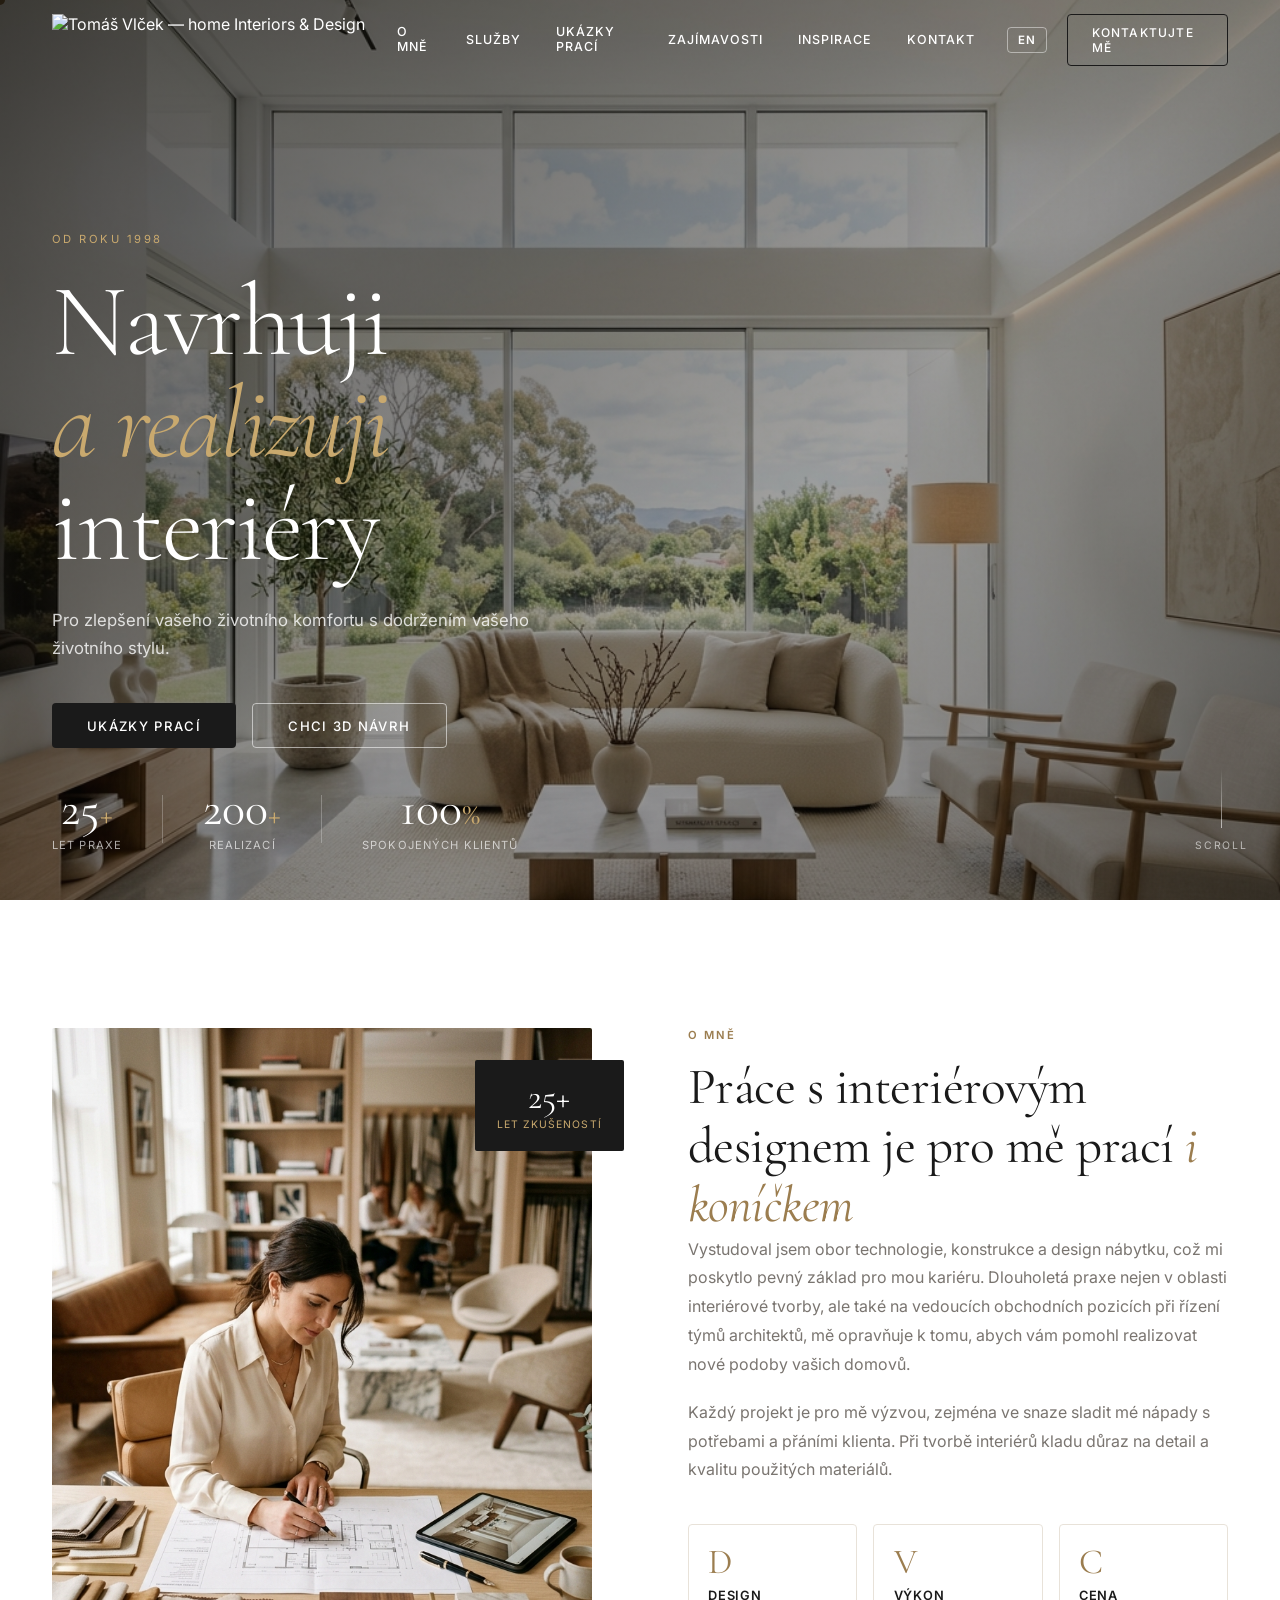
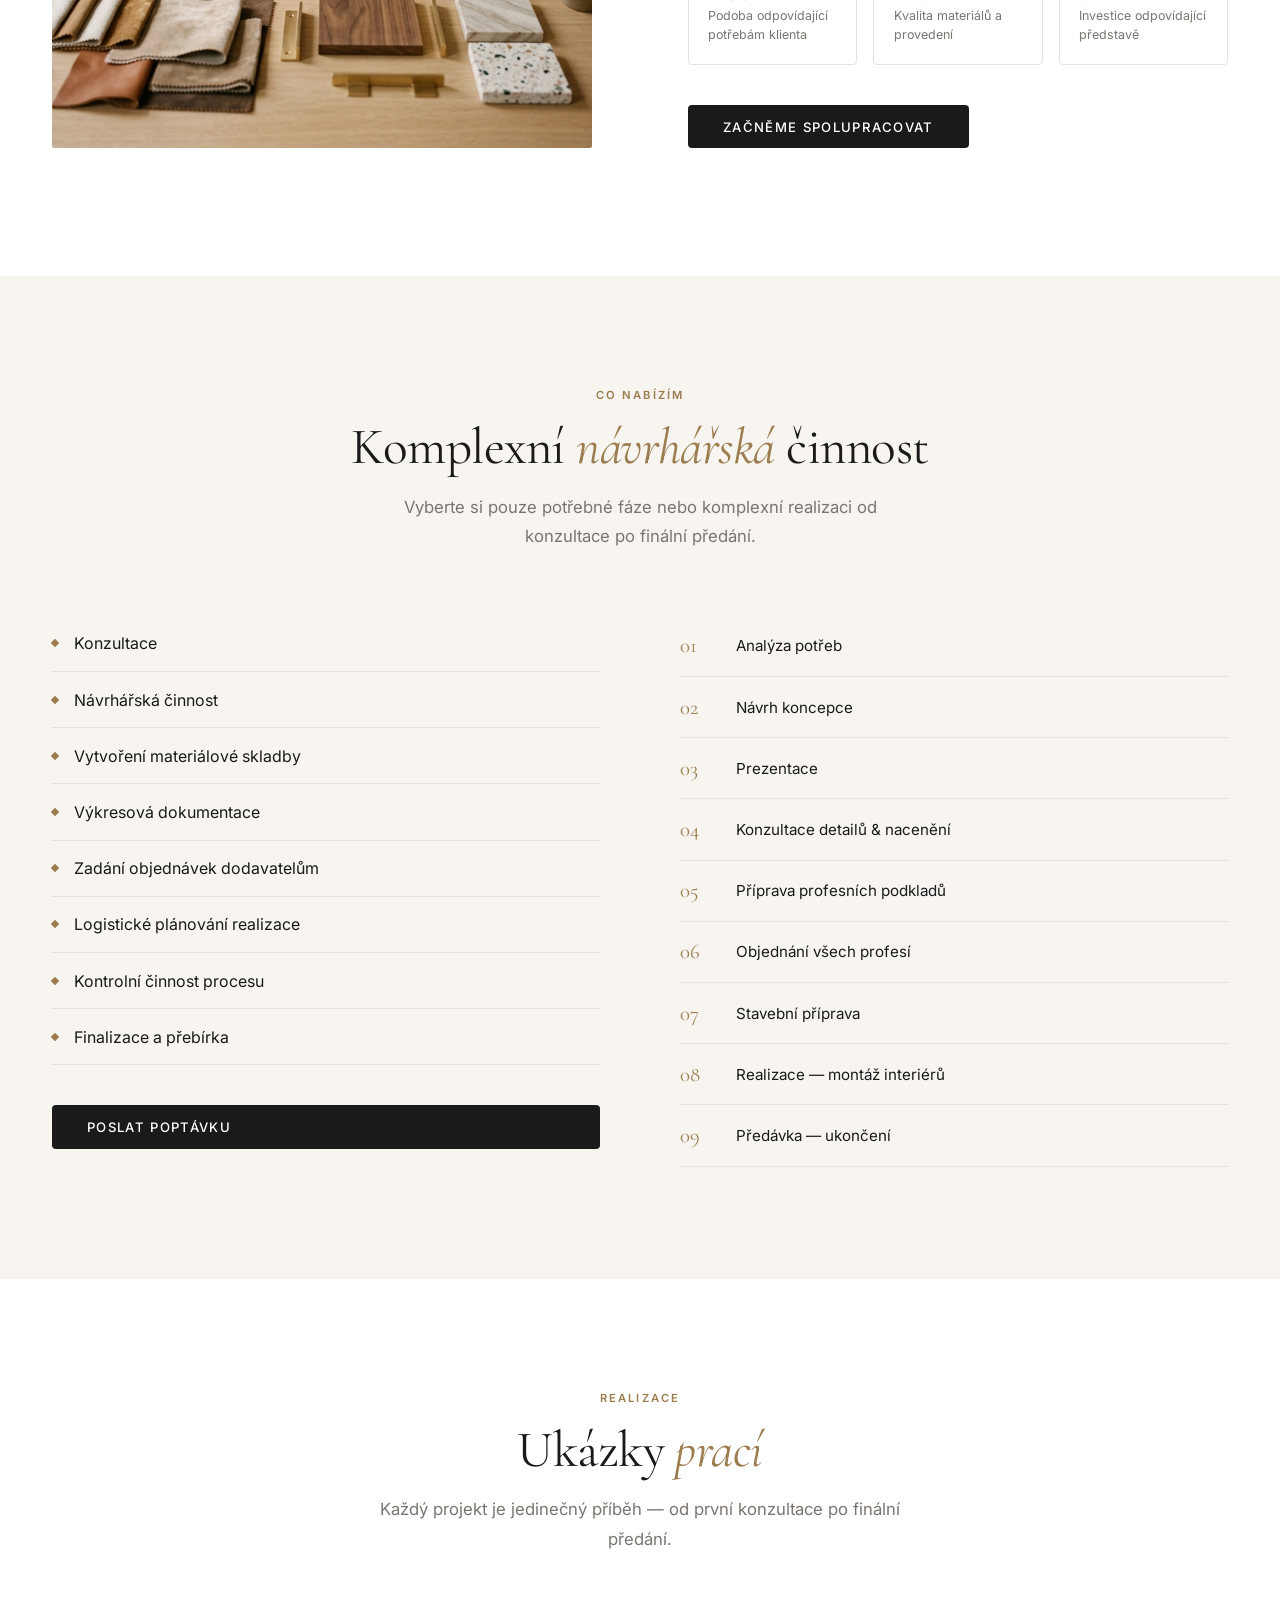
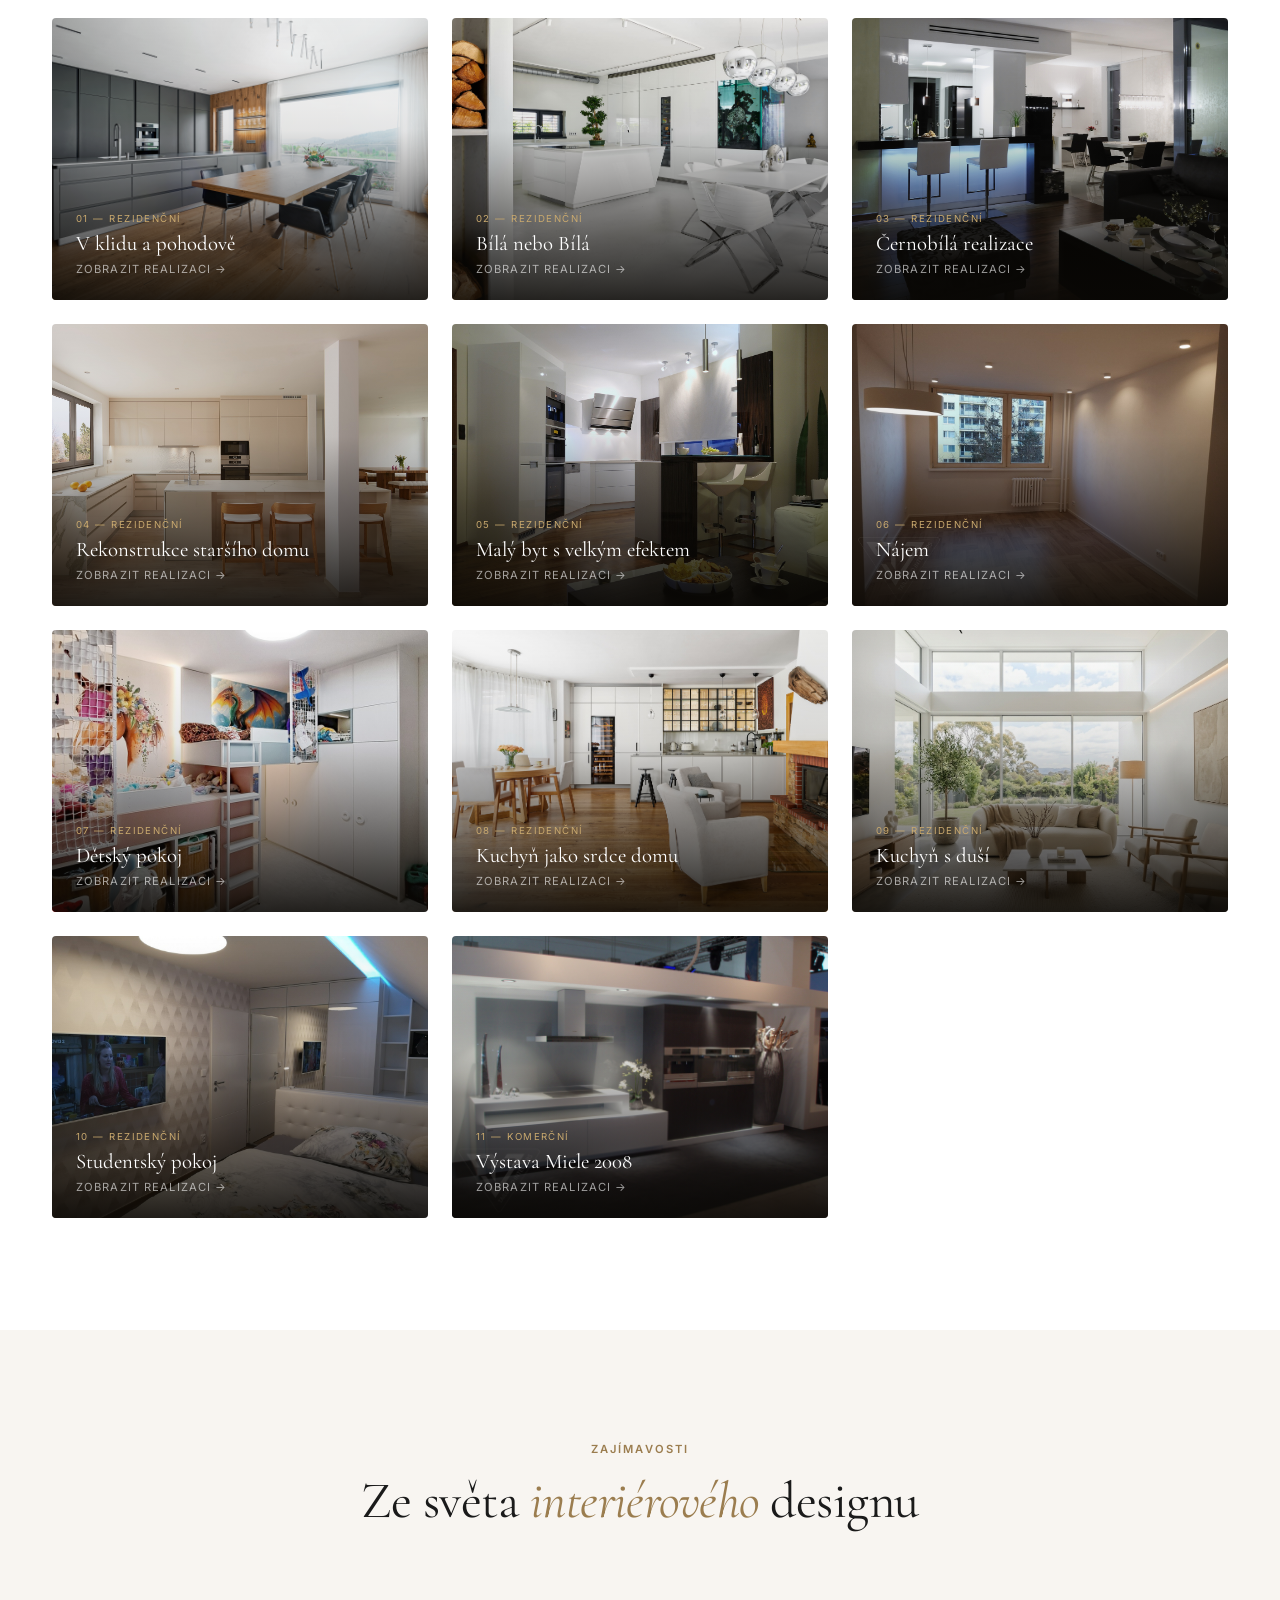
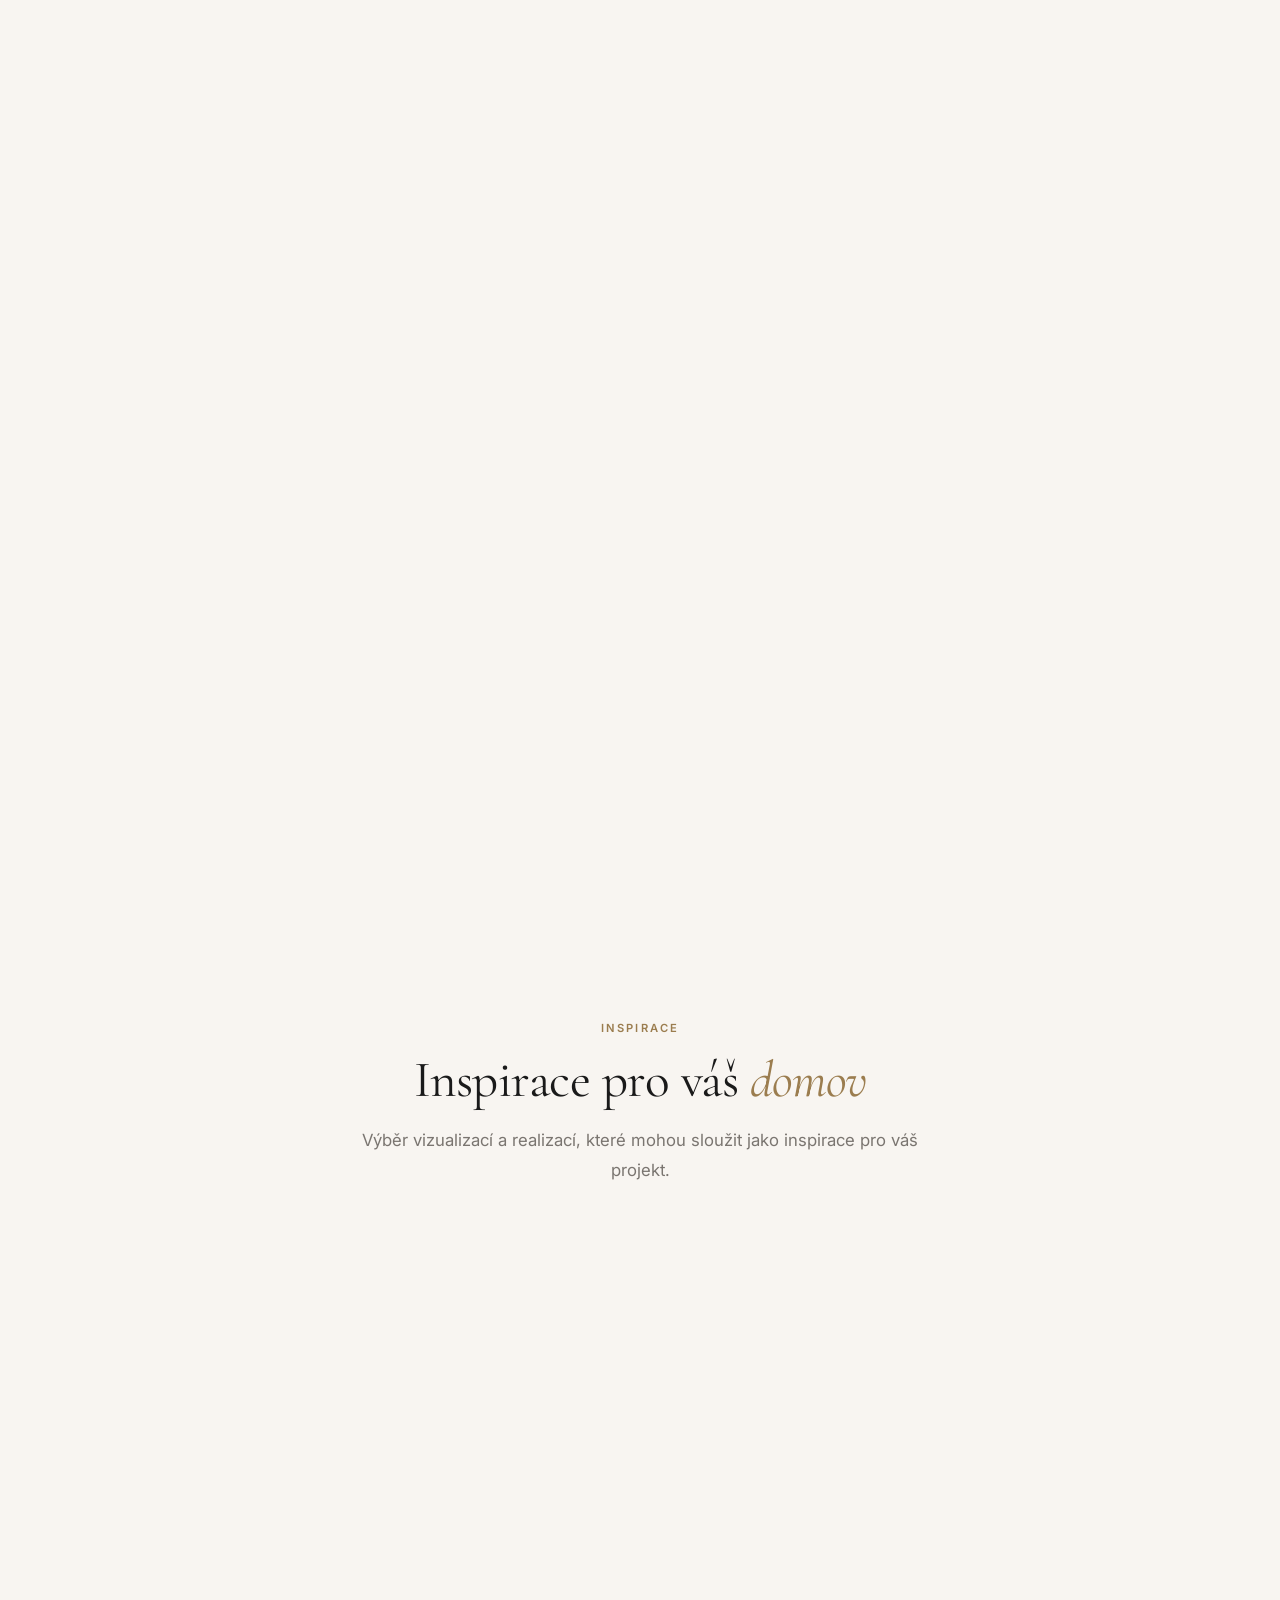
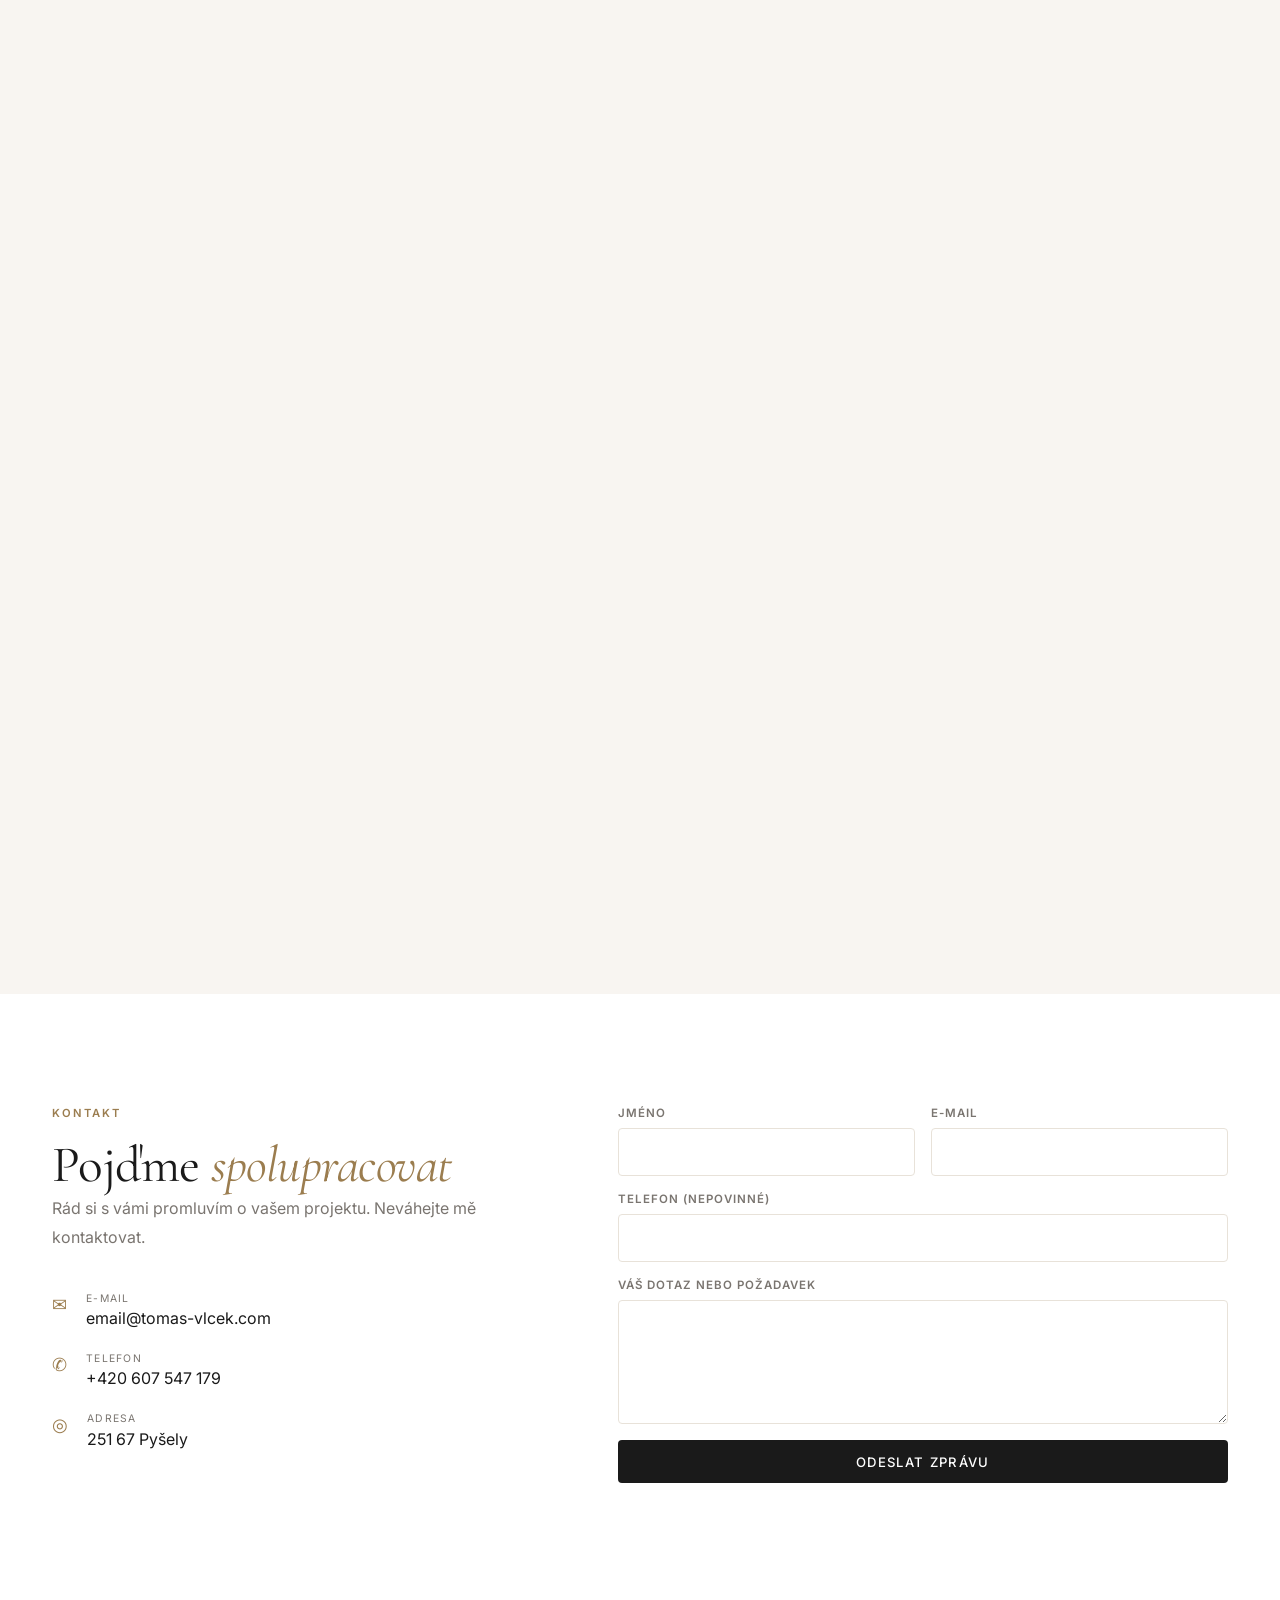
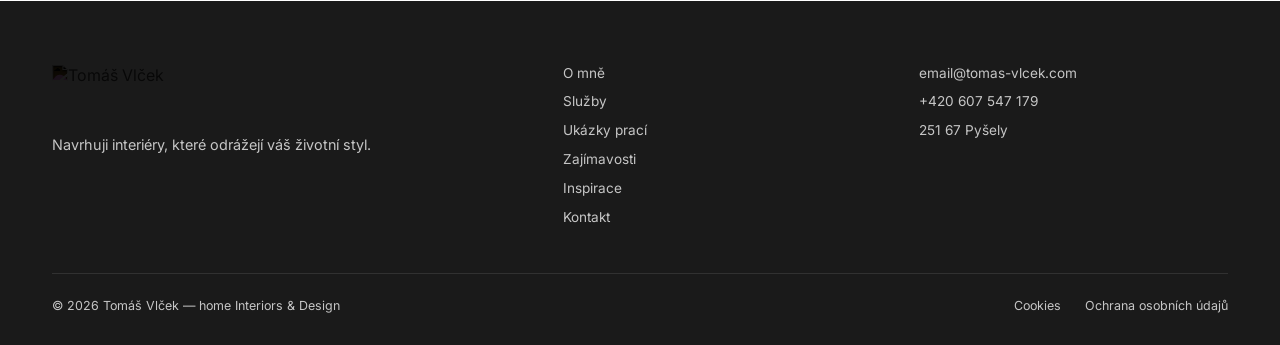
==== commit 415f9fc1: "Refactor code structure for improved readability and maintainability" ====
--- a/index.html
+++ b/index.html
@@ -25,6 +25,7 @@
       <a href="#hero" class="nav-logo" id="navLogoLink">
         <div class="logo-wrap">
           <img src="assets/logo.png" alt="Tomáš Vlček — home Interiors & Design" class="logo-img logo-dark" id="logoDark">
+          <img src="assets/logo.jpg" alt="Tomáš Vlček — home Interiors & Design" class="logo-img logo-light" id="logoLight">
           <span class="logo-text-fallback" id="logoFallback">TV <span>home Interiors & Design</span></span>
         </div>
       </a>
--- a/css/style.css
+++ b/css/style.css
@@ -113,12 +113,39 @@
   position: fixed; top: 0; left: 0; right: 0; z-index: 1000;
   height: var(--nav-h);
   transition: background .4s var(--ease), box-shadow .4s;
-}
-.navbar.scrolled { background: rgba(255,255,255,.97); box-shadow: 0 1px 0 var(--border); backdrop-filter: blur(12px); }
+  background: transparent;
+  color: #fff;
+}
+.navbar.scrolled {
+  background: var(--bg);
+  box-shadow: 0 1px 0 var(--border);
+  backdrop-filter: blur(12px);
+  color: var(--primary);
+}
+.navbar.navbar-white {
+  background: var(--bg);
+  color: var(--primary);
+  box-shadow: 0 1px 0 var(--border);
+}
+.navbar.navbar-white .nav-link,
+.navbar.navbar-white .lang-toggle,
+.navbar.navbar-white .btn-nav,
+.navbar.navbar-white .hamburger span {
+  color: var(--primary);
+}
+.navbar.navbar-white .btn-nav { border-color: var(--primary); }
+.navbar.navbar-white .logo-wrap { background: transparent; padding: 0; }
+.navbar.navbar-white .logo-img { filter: none; }
+.navbar.navbar-white .nav-link::after {background: var(--primary);}
 .nav-inner { max-width: 1240px; margin: 0 auto; padding: 0 2rem; height: 100%; display: flex; align-items: center; justify-content: space-between; gap: 2rem; }
 .nav-logo { flex-shrink: 0; }
-.logo-wrap { display: flex; align-items: center; }
+.logo-wrap { display: flex; align-items: center; background: transparent; padding: 0; border-radius: 0; }
 .logo-img { height: 52px; width: auto; mix-blend-mode: multiply; transition: filter .4s, mix-blend-mode .4s; }
+.logo-light { display: none; }
+.navbar.navbar-white .logo-light { display: inline; }
+.navbar.navbar-white .logo-dark { display: none; }
+.navbar:not(.navbar-white) .logo-dark { display: inline; }
+.navbar:not(.navbar-white) .logo-light { display: none; }
 .navbar.scrolled .logo-img { mix-blend-mode: normal; }
 .logo-text-fallback { font-family: 'Cormorant Garamond', serif; font-size: 1.1rem; display: none; }
 .logo-text-fallback span { font-size: .7rem; font-weight: 500; letter-spacing: .12em; text-transform: uppercase; color: var(--gold); display: block; }
@@ -128,10 +155,18 @@
 .nav-link::after { content: ''; position: absolute; bottom: 0; left: 0; width: 0; height: 1px; background: var(--gold); transition: width .3s var(--ease); }
 .nav-link:hover::after { width: 100%; }
 .nav-actions { display: flex; align-items: center; gap: 1.2rem; }
-.lang-toggle { font-size: .72rem; font-weight: 600; letter-spacing: .12em; text-transform: uppercase; color: var(--primary); padding: .3rem .6rem; border: 1px solid var(--border); border-radius: var(--radius); transition: border-color .25s, color .25s; }
+.lang-toggle { font-size: .72rem; font-weight: 600; letter-spacing: .12em; text-transform: uppercase; color: #fff; padding: .3rem .6rem; border: 1px solid rgba(255,255,255,.45); border-radius: var(--radius); transition: border-color .25s, color .25s; }
 .lang-toggle:hover { border-color: var(--gold); color: var(--gold); }
+.btn-nav { color: #fff; }
+.navbar .nav-link { color: #fff; }
 .hamburger { display: none; flex-direction: column; gap: 5px; padding: 4px; }
-.hamburger span { display: block; width: 22px; height: 1.5px; background: var(--primary); transition: transform .3s, opacity .3s; }
+.hamburger span { display: block; width: 22px; height: 1.5px; background: #fff; transition: transform .3s, opacity .3s; }
+.navbar.scrolled .nav-link,
+.navbar.scrolled .lang-toggle,
+.navbar.scrolled .btn-nav,
+.navbar.scrolled .hamburger span { color: var(--primary); }
+.navbar.scrolled .btn-nav { border-color: var(--primary); }
+.navbar.scrolled .hamburger span { background: var(--primary); }
 
 /* ---------- Mobile Menu ---------- */
 .mobile-menu {
@@ -212,7 +247,7 @@
 /* ---------- Projects ---------- */
 .projects { background: var(--bg); }
 .proj-grid { display: grid; grid-template-columns: repeat(3, 1fr); gap: 1.5rem; }
-.proj-card { position: relative; overflow: hidden; border-radius: var(--radius); aspect-ratio: 4/3; cursor: pointer; }
+.proj-card { position: relative; overflow: hidden; border-radius: var(--radius); aspect-ratio: 4/3; cursor: pointer; display: block; }
 .proj-card img { width: 100%; height: 100%; object-fit: cover; transition: transform .7s var(--ease-out); }
 .proj-card:hover img { transform: scale(1.07); }
 .proj-overlay { position: absolute; inset: 0; background: linear-gradient(to top, rgba(10,8,5,.88) 0%, rgba(10,8,5,.1) 60%, transparent 100%); display: flex; flex-direction: column; justify-content: flex-end; padding: 1.5rem; transition: opacity .4s; }
@@ -221,6 +256,199 @@
 .proj-arrow { font-size: .7rem; letter-spacing: .1em; text-transform: uppercase; color: rgba(255,255,255,.6); margin-top: .4rem; transition: color .25s; }
 .proj-card:hover .proj-arrow { color: var(--gold-lt); }
 
+.project-page-hero {
+  position: relative;
+  min-height: 340px;
+  display: flex;
+  align-items: center;
+  color: var(--primary);
+  background: #faf8f4;
+}
+.project-page-hero-bg,
+.project-page-hero-overlay {
+  position: absolute;
+  inset: 0;
+}
+.project-page-hero-bg {
+  background-size: cover;
+  background-position: center;
+  filter: brightness(0.9);
+}
+.project-page-hero-overlay {
+  background: linear-gradient(180deg, rgba(255,255,255,.6) 0%, rgba(255,255,255,.95) 100%);
+}
+.project-page-hero-content {
+  position: relative;
+  z-index: 2;
+  max-width: 940px;
+  margin: 0 auto;
+  padding: 3rem 2rem;
+}
+.project-breadcrumb {
+  display: flex;
+  align-items: center;
+  gap: .5rem;
+  font-size: .82rem;
+  color: rgba(0,0,0,.6);
+  margin-bottom: 1rem;
+}
+.project-breadcrumb a {
+  color: rgba(0,0,0,.8);
+  text-decoration: none;
+}
+.project-breadcrumb a:hover {
+  color: var(--primary);
+}
+.breadcrumb-sep {
+  color: rgba(0,0,0,.3);
+}
+.project-detail {
+  padding-top: 3rem;
+  padding-bottom: 4rem;
+}
+.project-detail-grid {
+  display: grid;
+  grid-template-columns: 1.2fr .8fr;
+  gap: 3rem;
+  align-items: start;
+}
+.project-gallery {
+  display: flex;
+  flex-direction: column;
+  gap: 1rem;
+}
+.project-main-wrap {
+  position: relative;
+  overflow: hidden;
+  border-radius: calc(var(--radius) * 1.5);
+  background: #fff;
+  box-shadow: 0 20px 80px rgba(0,0,0,.08);
+}
+.project-main-img {
+  width: 100%;
+  aspect-ratio: 16 / 10;
+  object-fit: cover;
+}
+.project-lightbox-btn {
+  position: absolute;
+  right: 1rem;
+  bottom: 1rem;
+  background: rgba(0,0,0,.72);
+  color: #fff;
+  border-radius: 999px;
+  padding: .85rem 1rem;
+  border: none;
+  font-size: .9rem;
+}
+.project-thumbs {
+  display: grid;
+  grid-template-columns: repeat(auto-fit, minmax(120px, 1fr));
+  gap: .75rem;
+}
+.project-thumb {
+  border: 1px solid transparent;
+  border-radius: var(--radius);
+  overflow: hidden;
+  padding: 0;
+  background: #fff;
+  cursor: pointer;
+  transition: border-color .3s, transform .3s, box-shadow .3s;
+}
+.project-thumb:hover {
+  transform: translateY(-2px);
+  box-shadow: 0 8px 20px rgba(0,0,0,.08);
+}
+.project-thumb.active {
+  border-color: var(--gold);
+  box-shadow: 0 12px 30px rgba(0,0,0,.1);
+}
+.project-thumb img {
+  display: block;
+  width: 100%;
+  height: 100px;
+  object-fit: cover;
+}
+.project-info {
+  display: flex;
+  flex-direction: column;
+  gap: 1.5rem;
+}
+.project-num {
+  font-size: .85rem;
+  letter-spacing: .18em;
+  text-transform: uppercase;
+  color: var(--gold);
+}
+.project-name {
+  font-family: 'Cormorant Garamond', serif;
+  font-size: clamp(2.4rem, 3.3vw, 4rem);
+  line-height: 1.02;
+  display: inline-flex;
+  align-items: center;
+  padding: .25rem .75rem;
+  border-radius: 999px;
+  background: rgba(155,125,79,.11);
+  margin-bottom: .75rem;
+}
+.project-title-bg {
+  display: inline-flex;
+  align-items: center;
+  padding: .4rem 1rem;
+  border-radius: 999px;
+  background: rgba(255,255,255,.12);
+  box-shadow: inset 0 0 0 1px rgba(255,255,255,.1);
+}
+.project-actions {
+  display: flex;
+  gap: 1rem;
+  flex-wrap: wrap;
+  align-items: center;
+}
+.project-meta {
+  display: grid;
+  gap: .75rem;
+}
+.project-meta-row {
+  display: flex;
+  gap: 1rem;
+  align-items: flex-start;
+}
+.project-meta-row span {
+  font-weight: 600;
+  color: var(--muted);
+  min-width: 110px;
+  flex-shrink: 0;
+}
+.project-meta-row p {
+  margin: 0;
+  color: var(--primary);
+  line-height: 1.5;
+  flex: 1;
+}
+.project-meta-row p {
+  margin: 0;
+  color: var(--primary);
+}
+.project-desc {
+  max-width: 660px;
+}
+.project-cta {
+  width: fit-content;
+}
+
+/* Responsive */
+@media (max-width: 992px) {
+  .project-detail-grid { grid-template-columns: 1fr; }
+  .project-page-hero { min-height: 280px; }
+  .project-page-hero-content { padding: 2.5rem 1.5rem; }
+}
+
+@media (max-width: 680px) {
+  .project-page-hero-content { padding: 2rem 1.25rem; }
+  .project-thumbs { gap: .5rem; }
+  .project-thumb img { height: 60px; }
+}
+
 /* ---------- Inspiration ---------- */
 .inspiration { background: var(--bg-soft); }
 .inspiration-grid { display: grid; grid-template-columns: repeat(3, 1fr); gap: 1rem; }
@@ -232,8 +460,8 @@
 /* ---------- Project Modal ---------- */
 .modal-box-wide { max-width: 1000px; padding: 0; overflow: hidden; }
 .modal-inner { display: grid; grid-template-columns: 1fr 340px; min-height: 500px; }
-.modal-gallery { position: relative; background: #0a0805; }
-.modal-main-img { width: 100%; height: 420px; object-fit: cover; }
+.modal-gallery { position: relative; background: #0a0805; display: flex; flex-direction: column; align-items: center; justify-content: center; }
+.modal-main-img { width: 100%; height: auto; max-height: 70vh; object-fit: contain; display: block; }
 .modal-thumbs { display: flex; gap: .4rem; padding: .6rem; overflow-x: auto; background: rgba(0,0,0,.6); }
 .modal-thumb { width: 64px; height: 48px; object-fit: cover; opacity: .55; cursor: pointer; border-radius: 2px; flex-shrink: 0; transition: opacity .25s; border: 1.5px solid transparent; }
 .modal-thumb.active, .modal-thumb:hover { opacity: 1; border-color: var(--gold); }
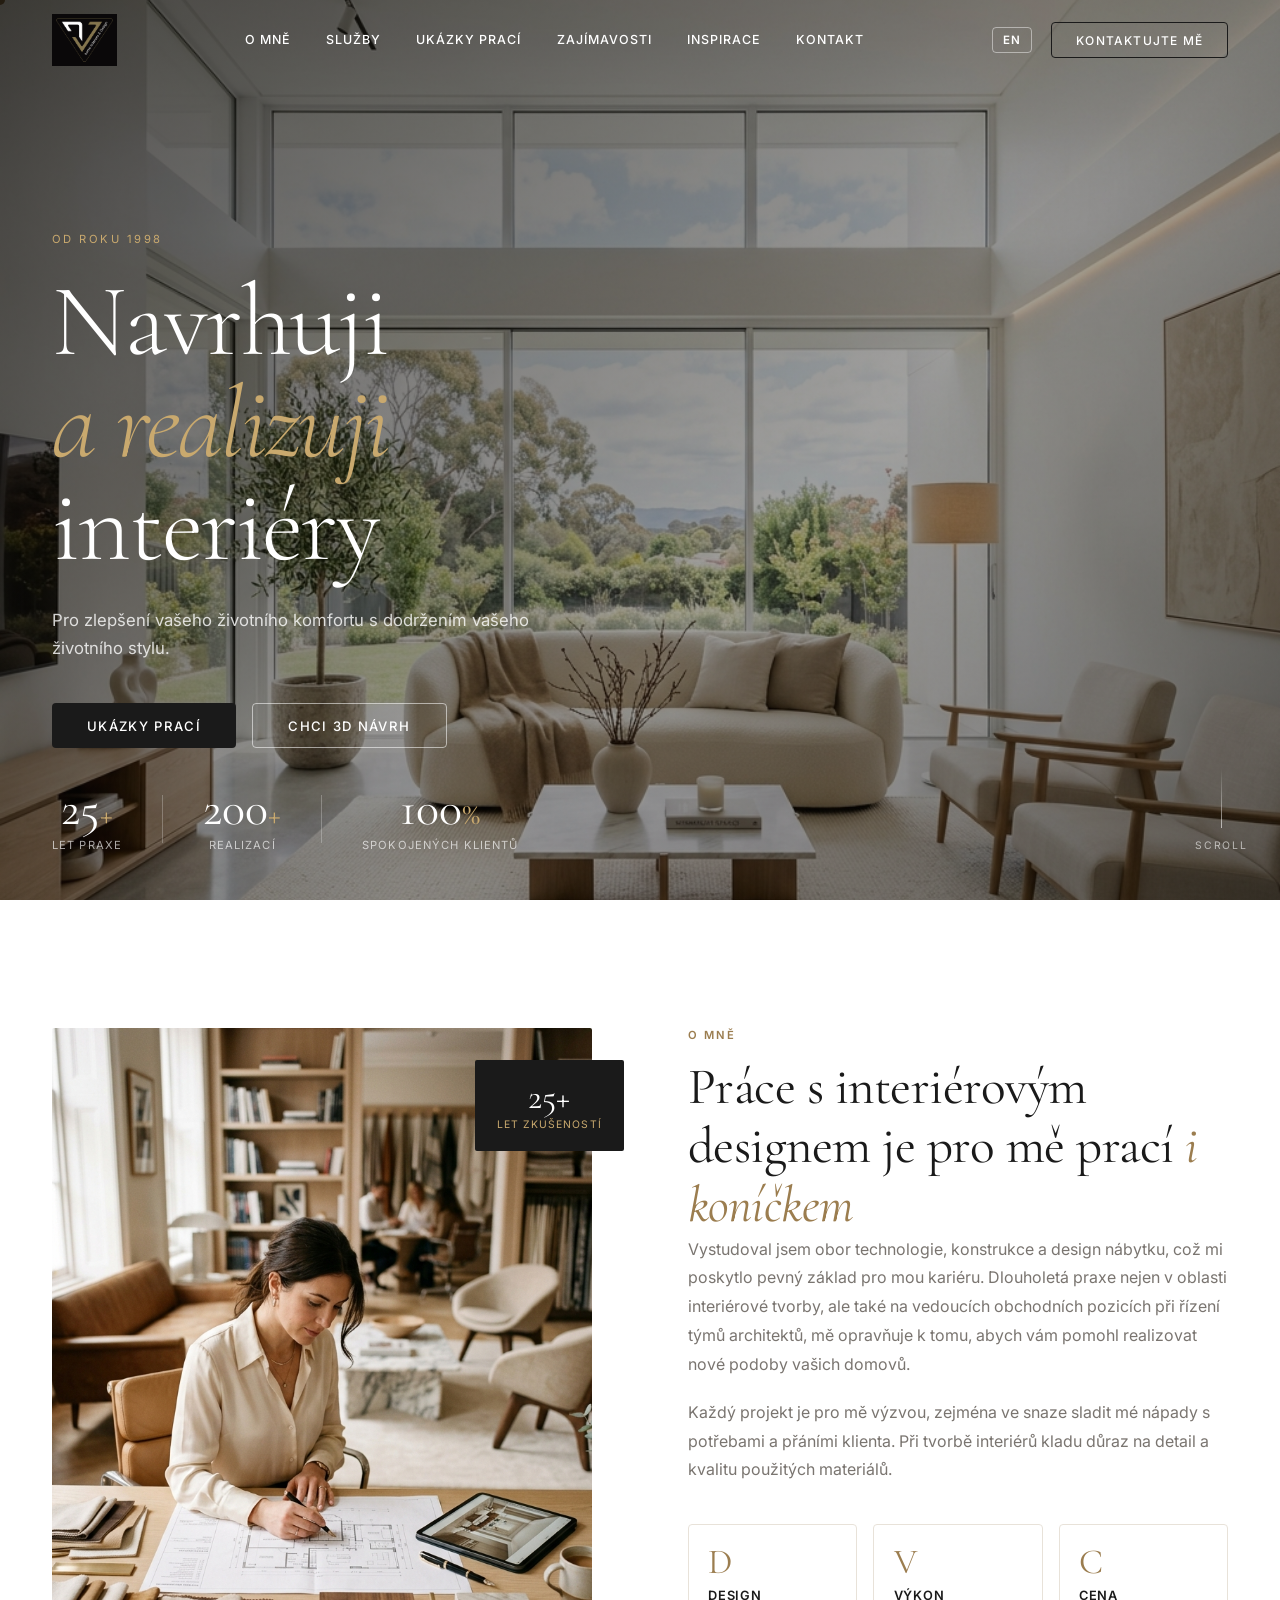
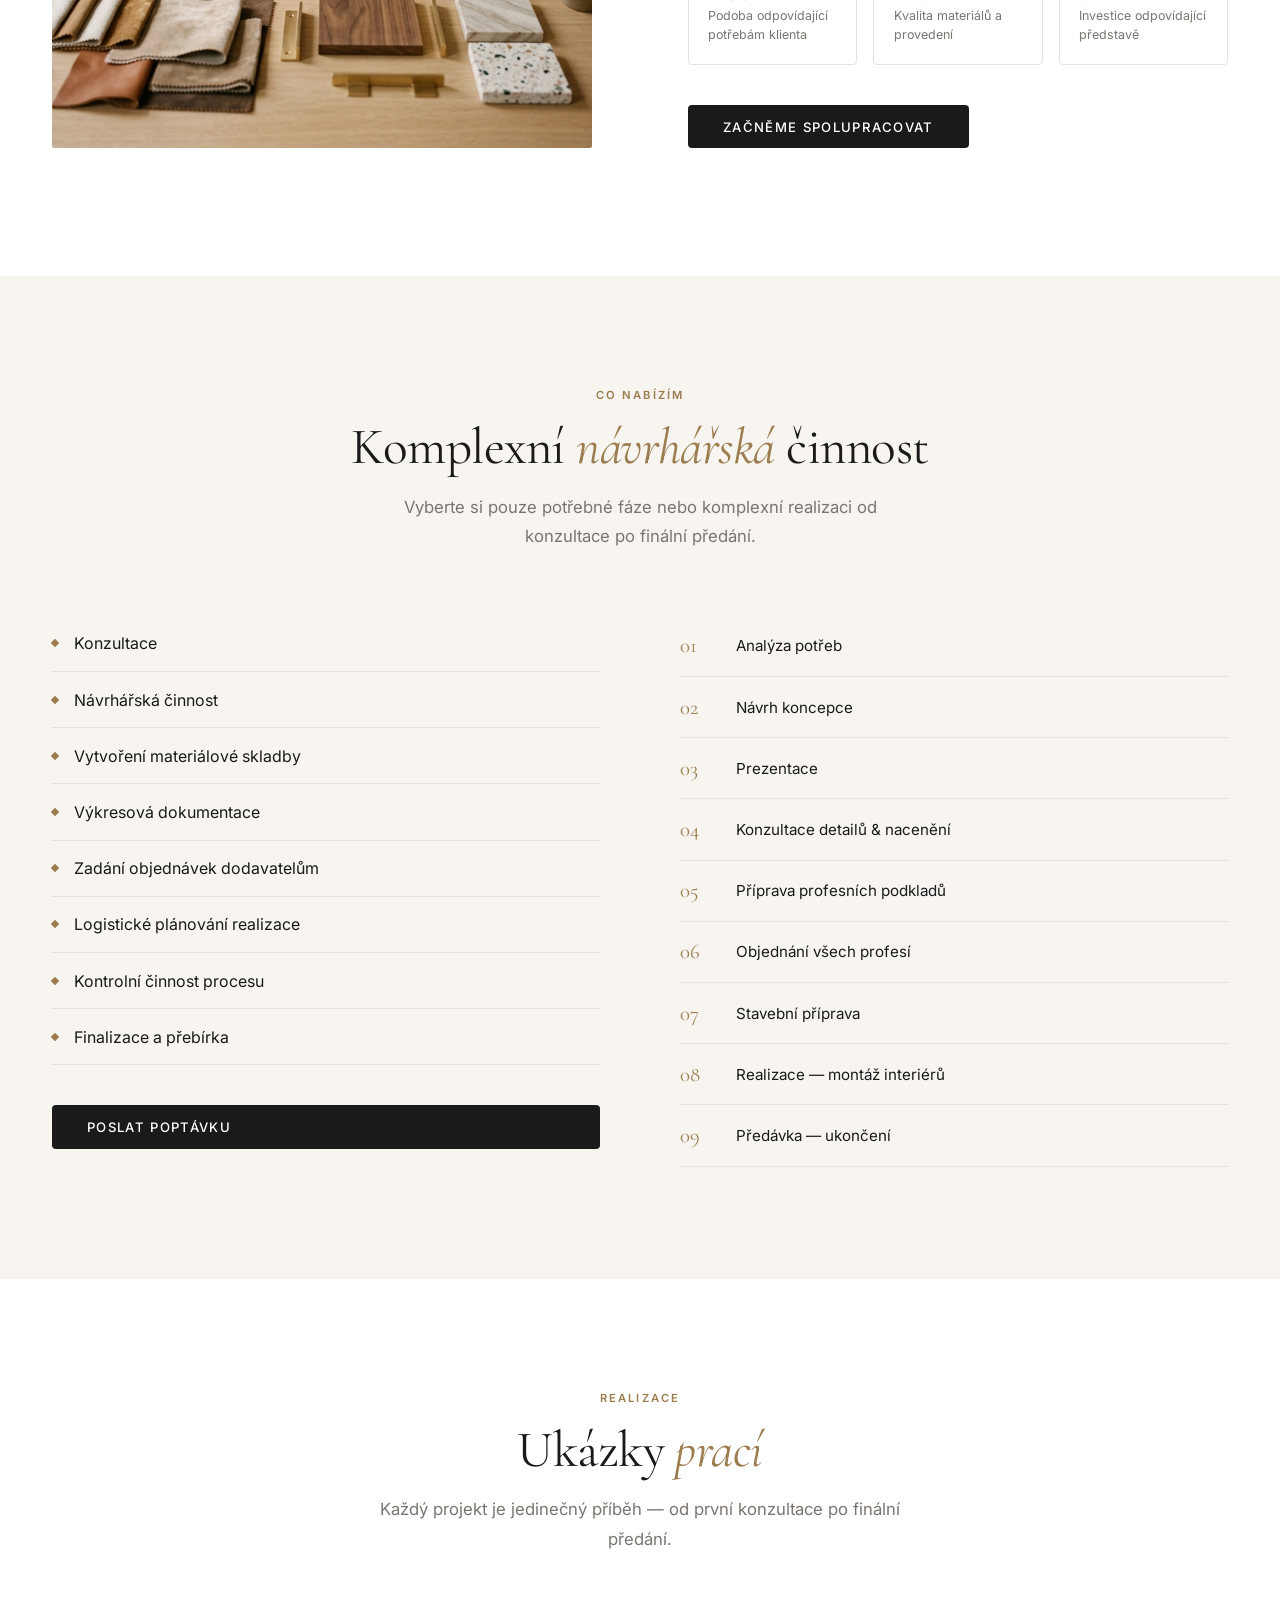
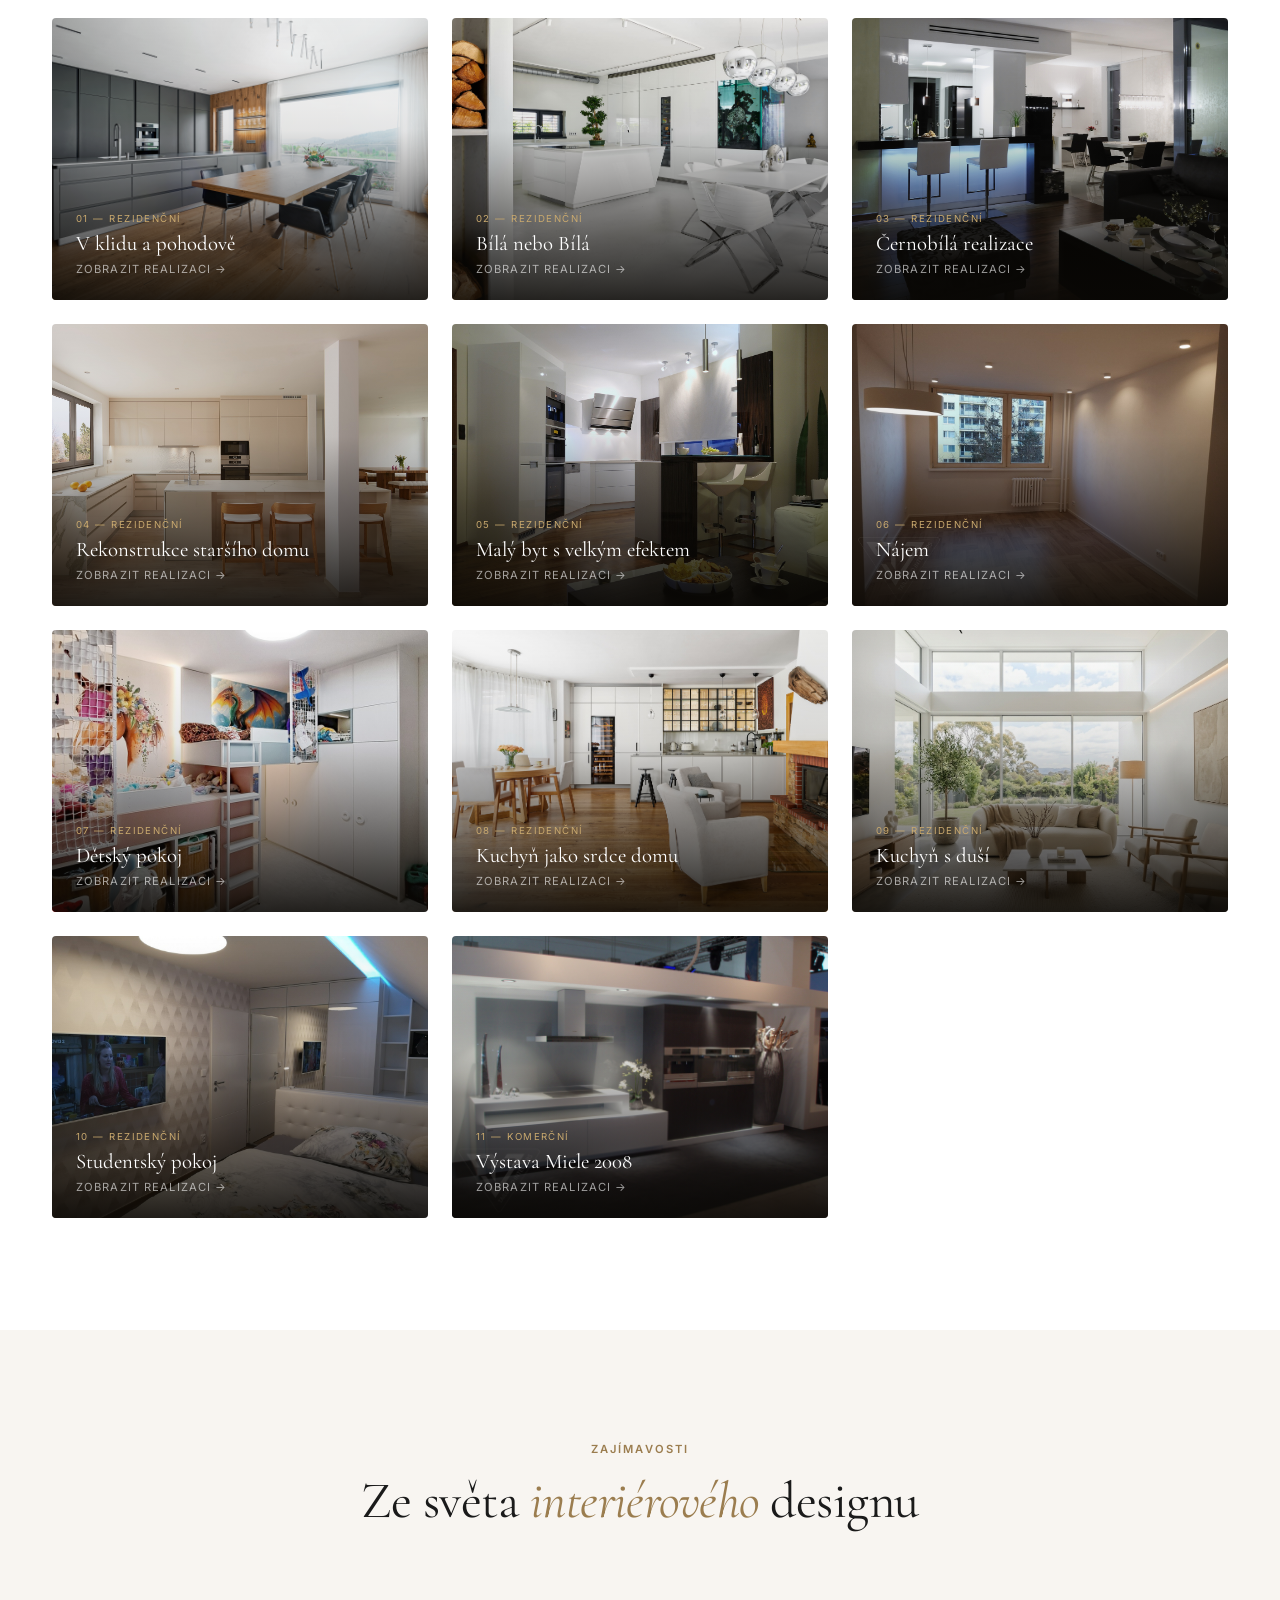
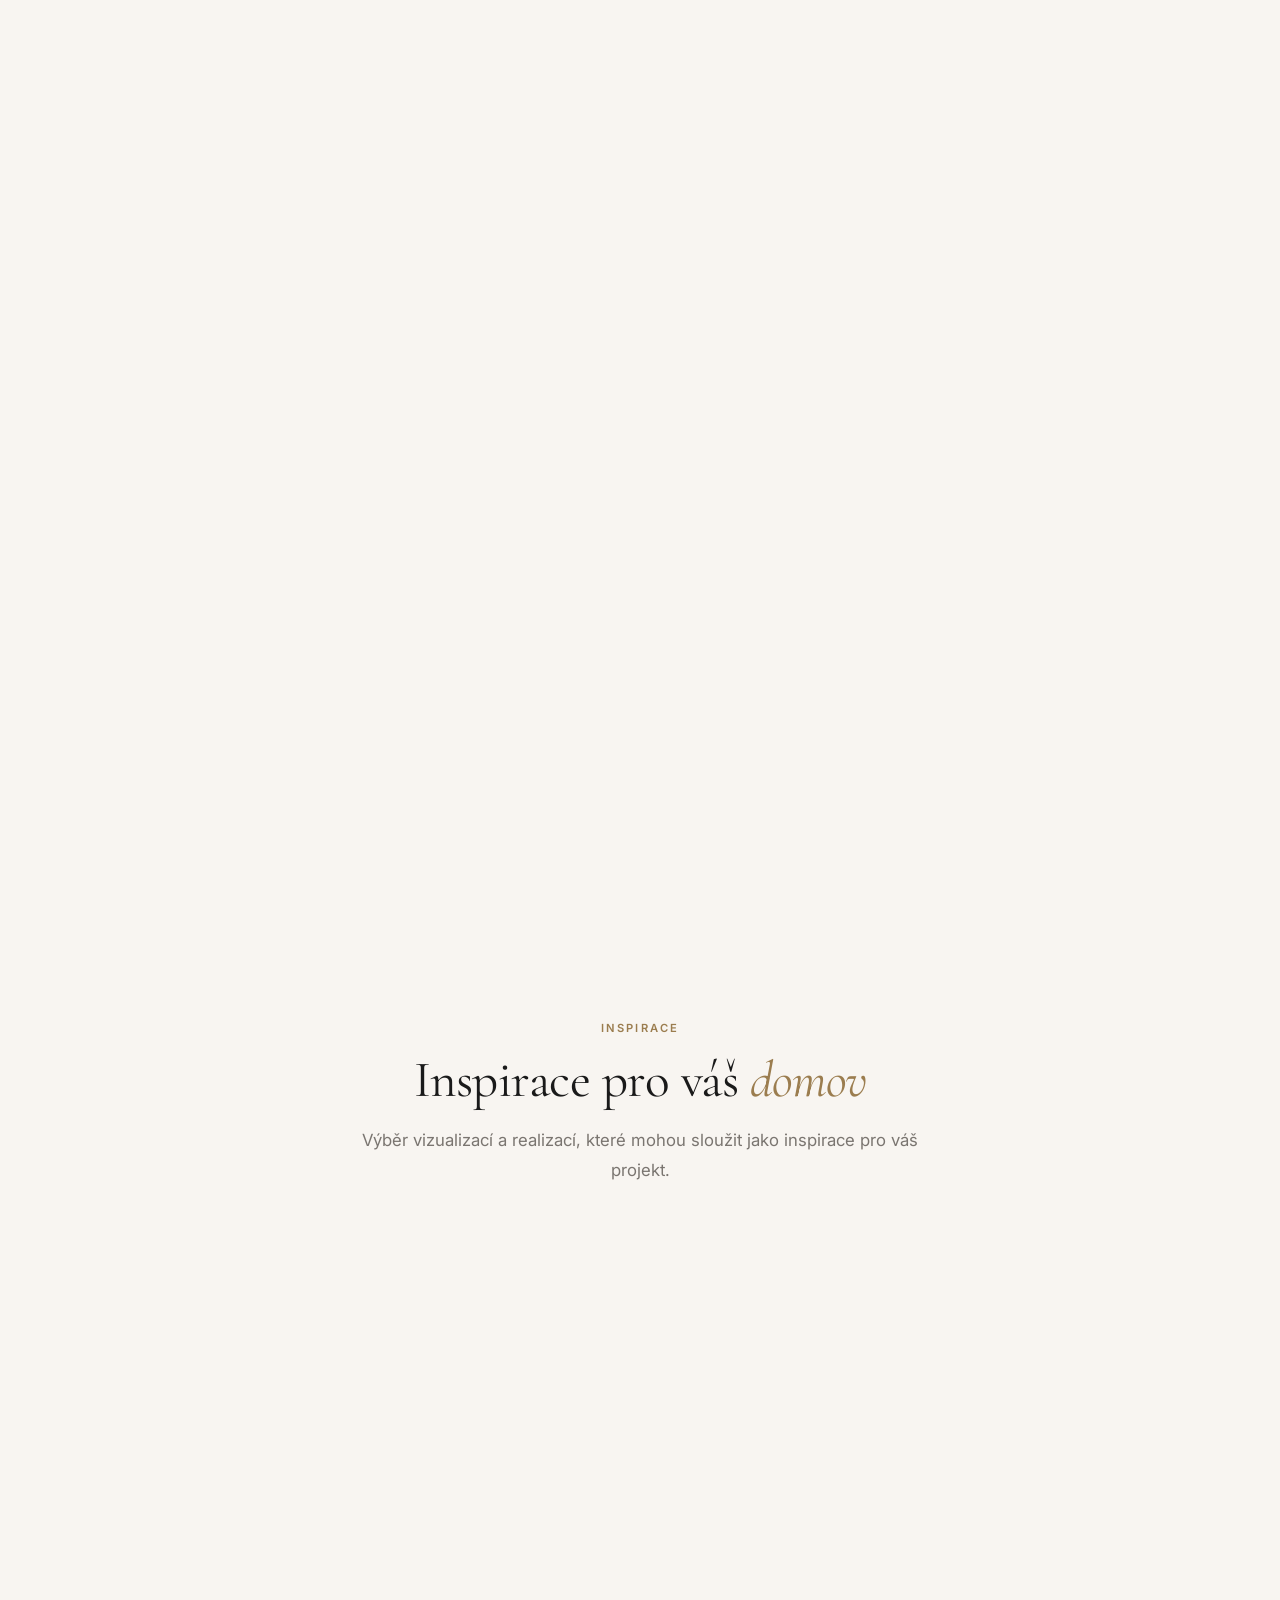
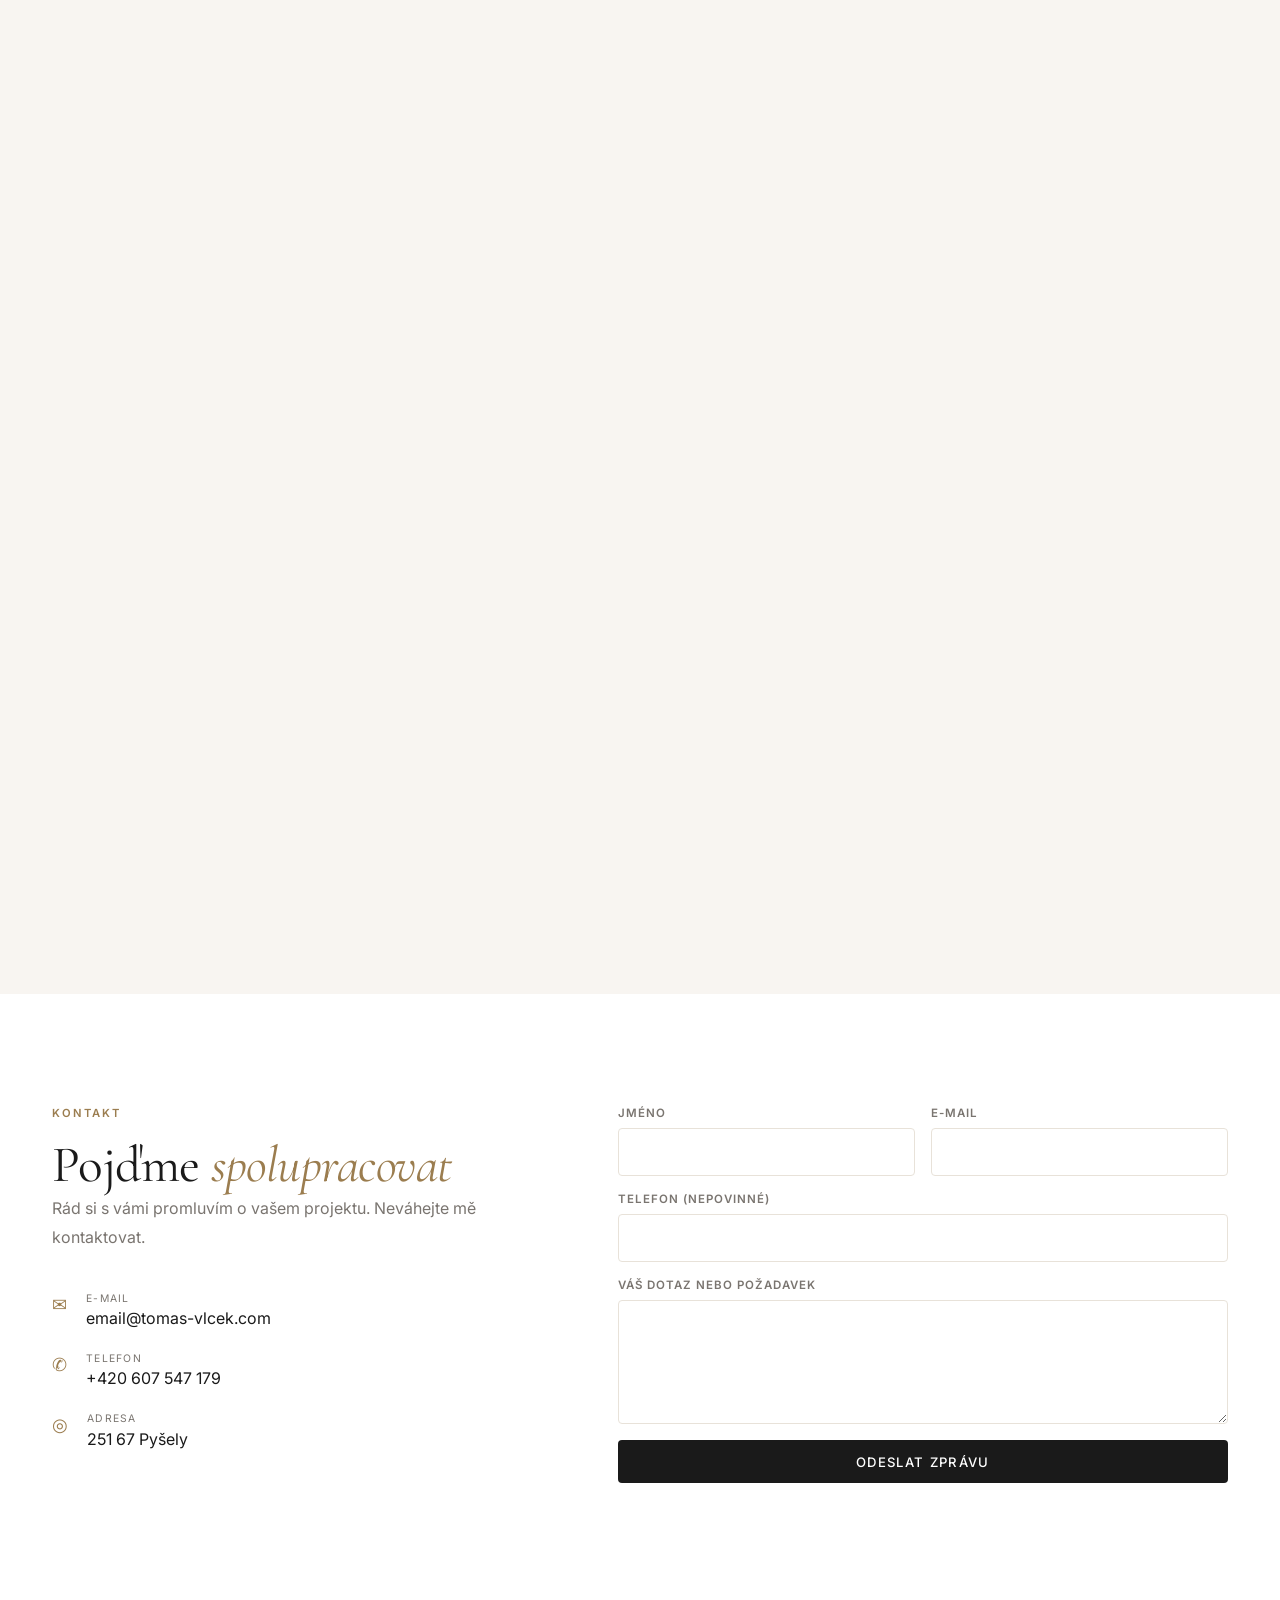
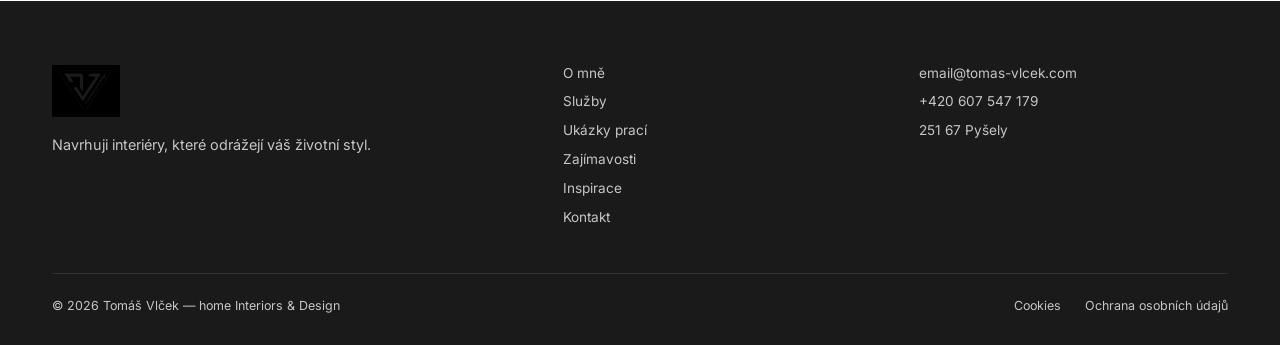
==== commit 07874814: "feat: update logo assets and improve project photo references" ====
--- a/index.html
+++ b/index.html
@@ -24,8 +24,8 @@
     <div class="nav-inner">
       <a href="#hero" class="nav-logo" id="navLogoLink">
         <div class="logo-wrap">
-          <img src="assets/logo.png" alt="Tomáš Vlček — home Interiors & Design" class="logo-img logo-dark" id="logoDark">
-          <img src="assets/logo.jpg" alt="Tomáš Vlček — home Interiors & Design" class="logo-img logo-light" id="logoLight">
+          <img src="assets/logo_dark.jpg" alt="Tomáš Vlček — home Interiors & Design" class="logo-img logo-dark" id="logoDark">
+          <img src="assets/logo_white.jpg" alt="Tomáš Vlček — home Interiors & Design" class="logo-img logo-light" id="logoLight">
           <span class="logo-text-fallback" id="logoFallback">TV <span>home Interiors & Design</span></span>
         </div>
       </a>
@@ -280,7 +280,7 @@
     <div class="container">
       <div class="footer-grid">
         <div class="footer-brand">
-          <img src="assets/logo.png" alt="Tomáš Vlček" class="footer-logo">
+          <img src="assets/logo_white.jpg" alt="Tomáš Vlček" class="footer-logo">
           <p data-i18n="footer.tagline">Navrhuji interiéry, které odrážejí váš životní styl.</p>
         </div>
         <div class="footer-links">
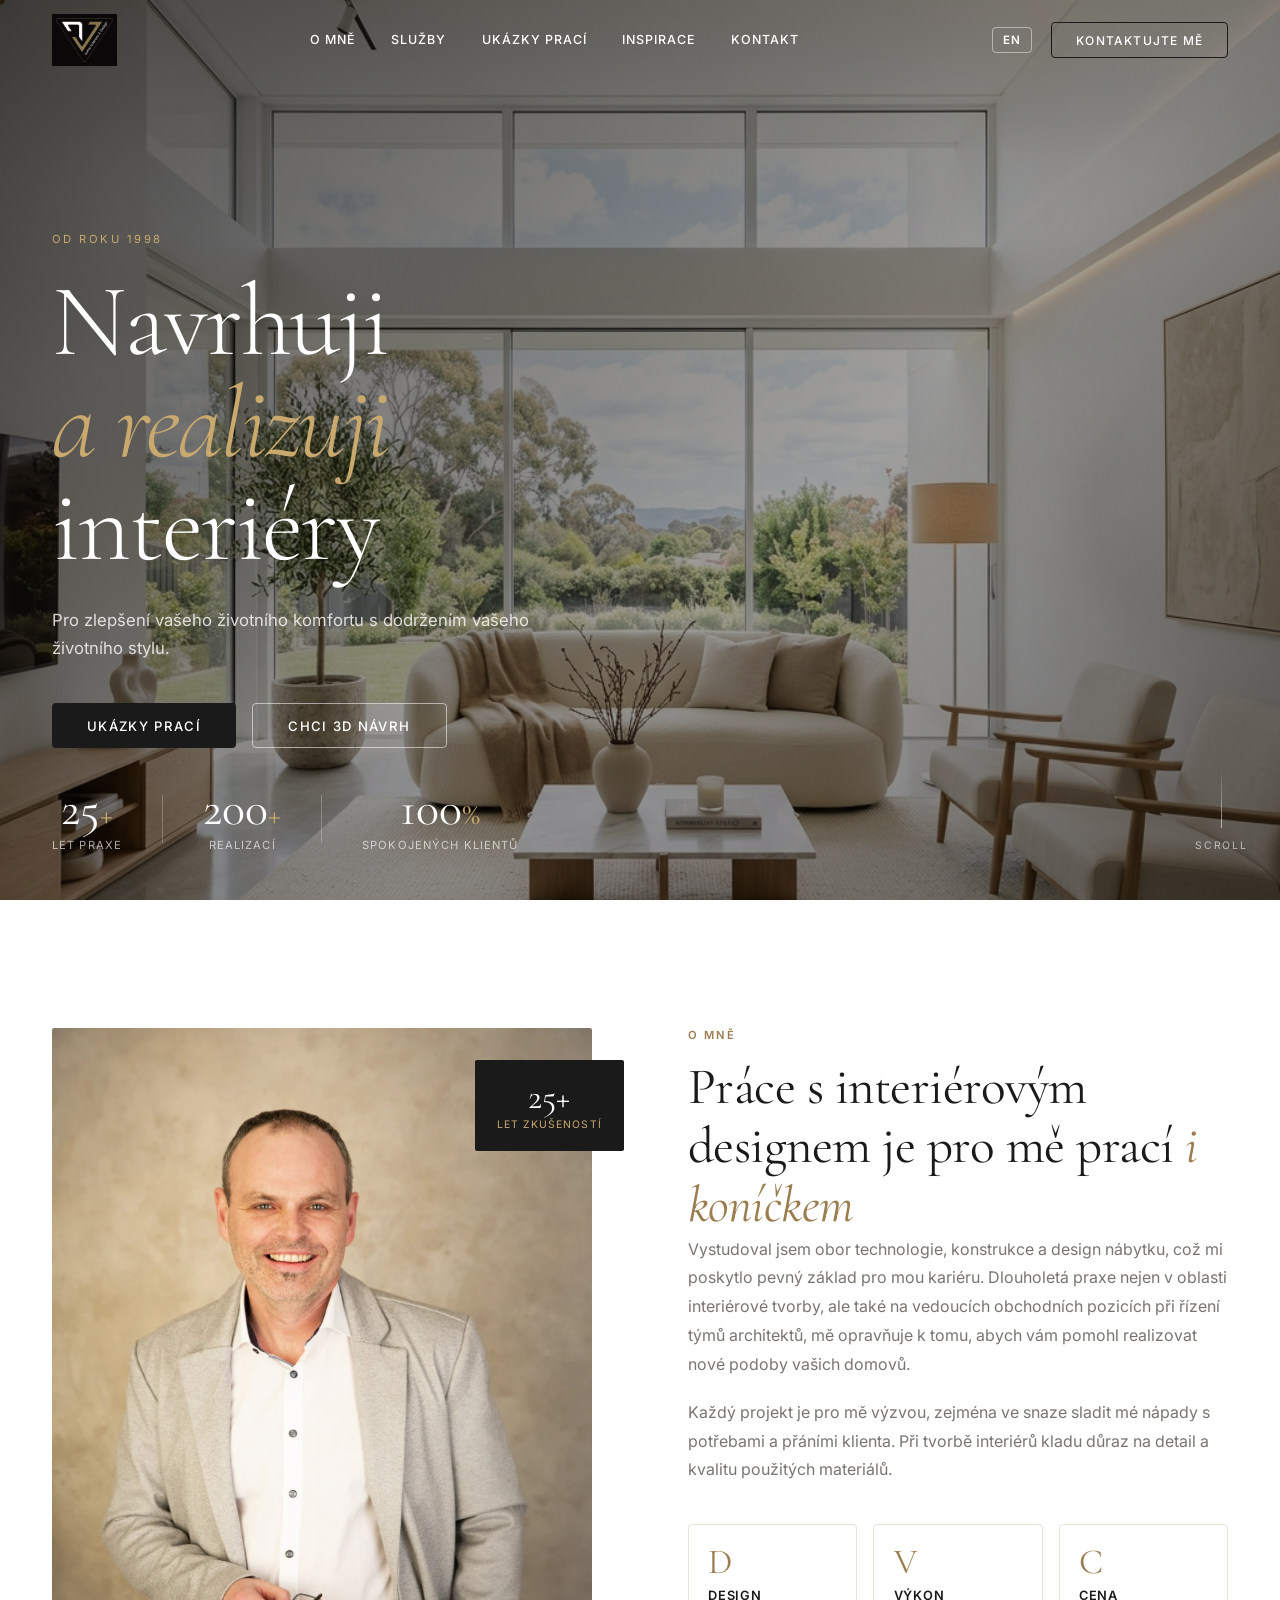
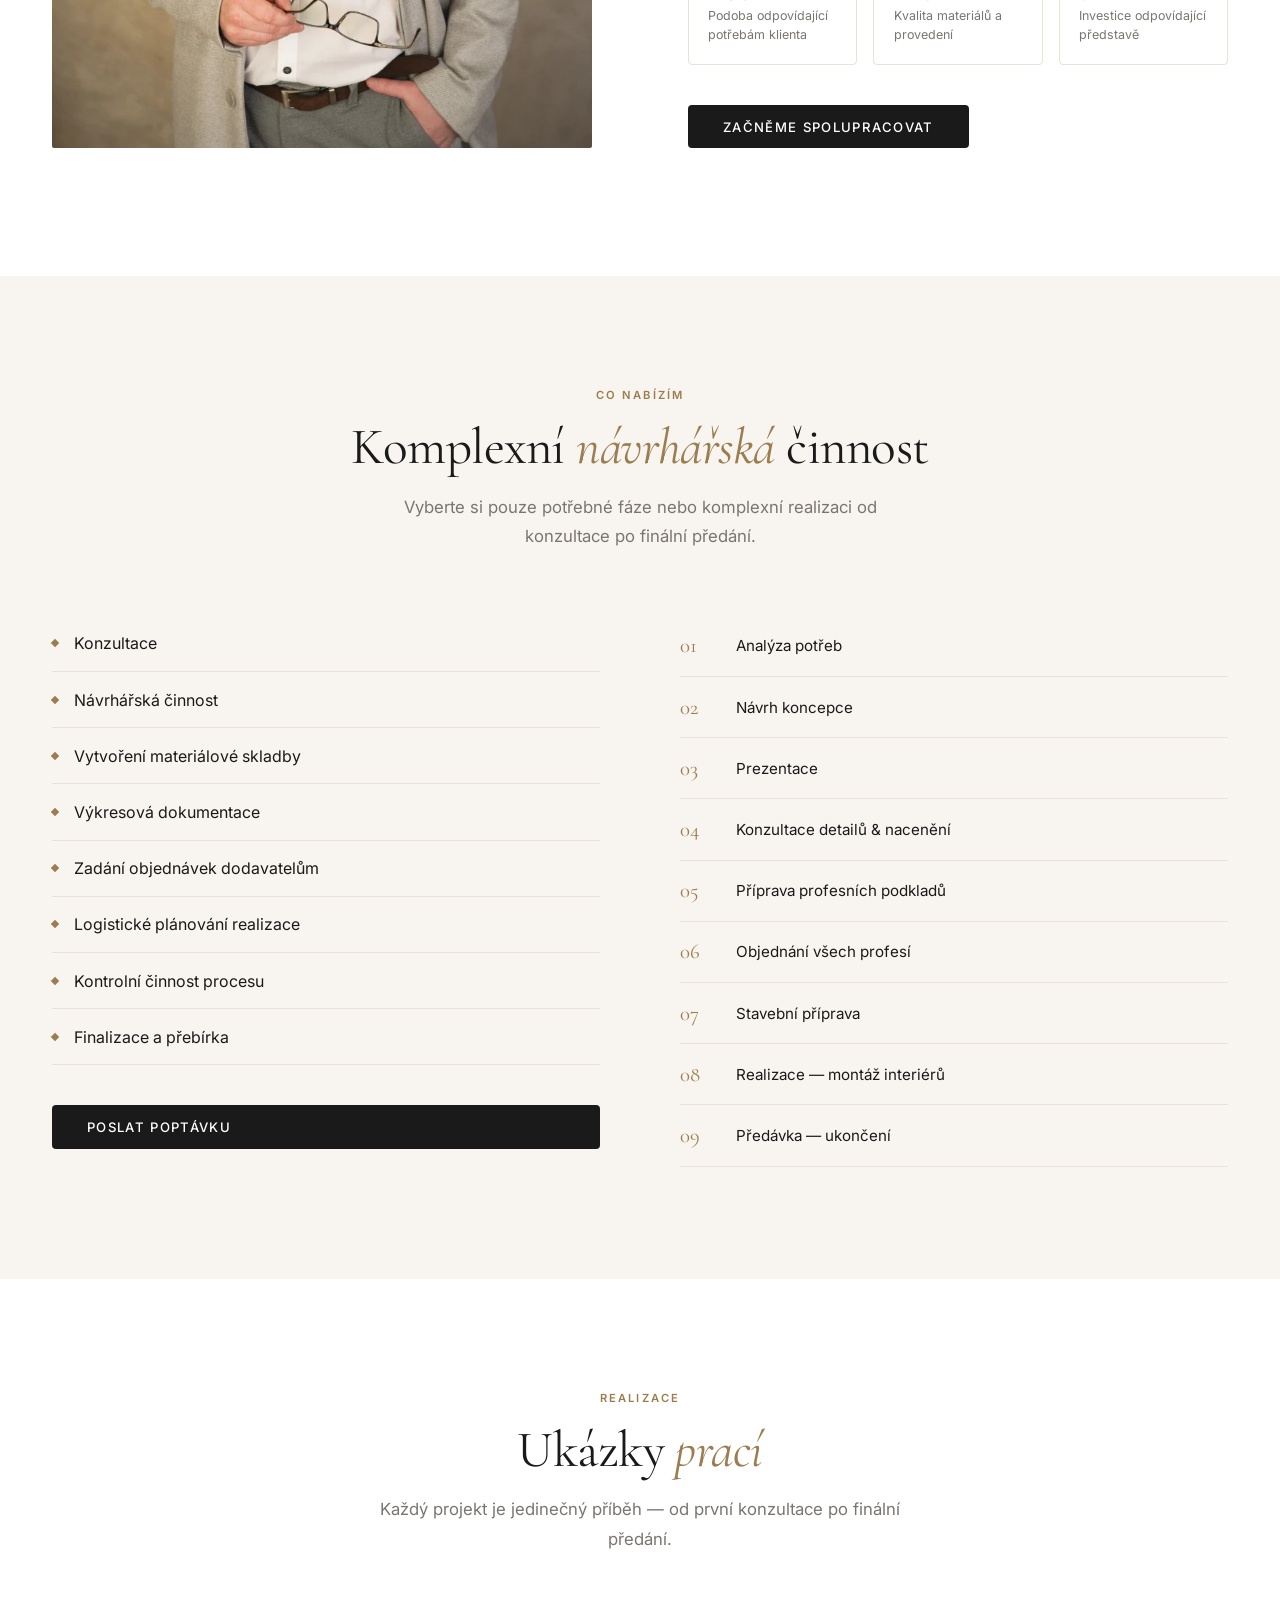
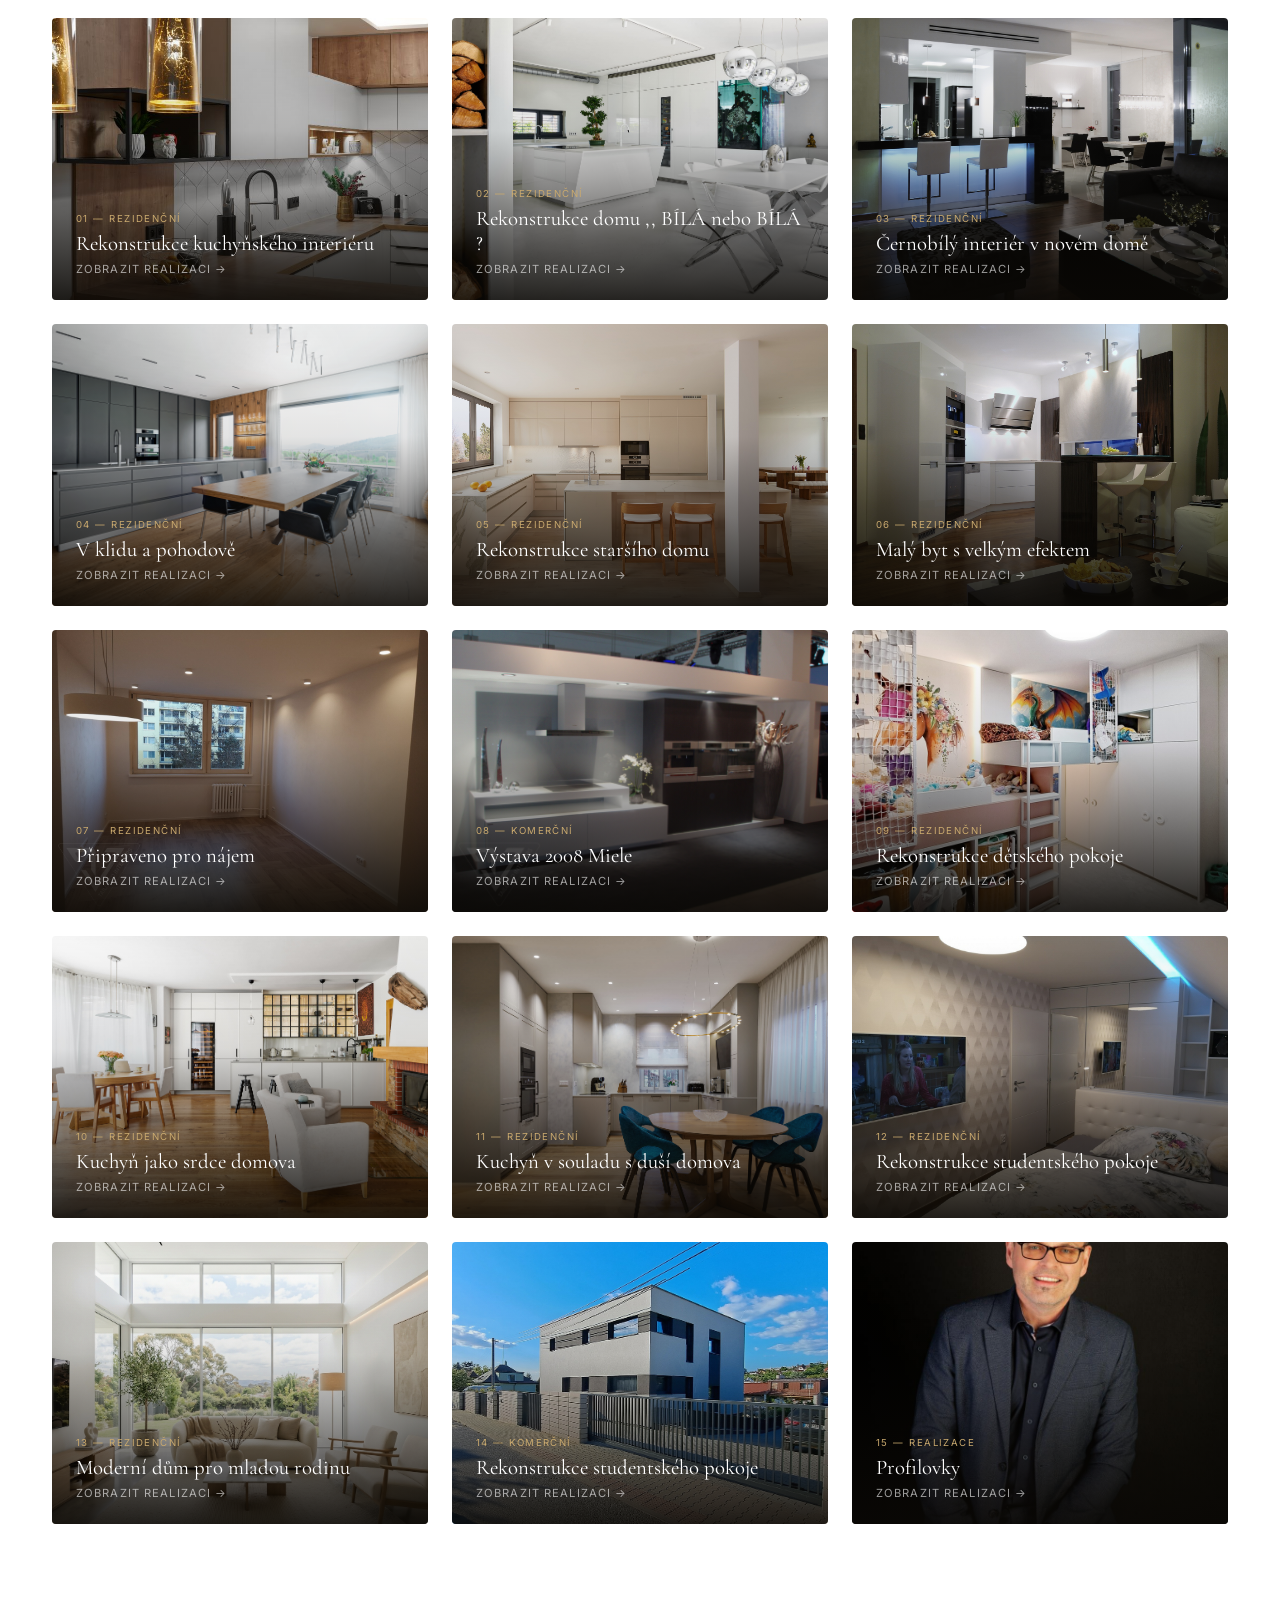
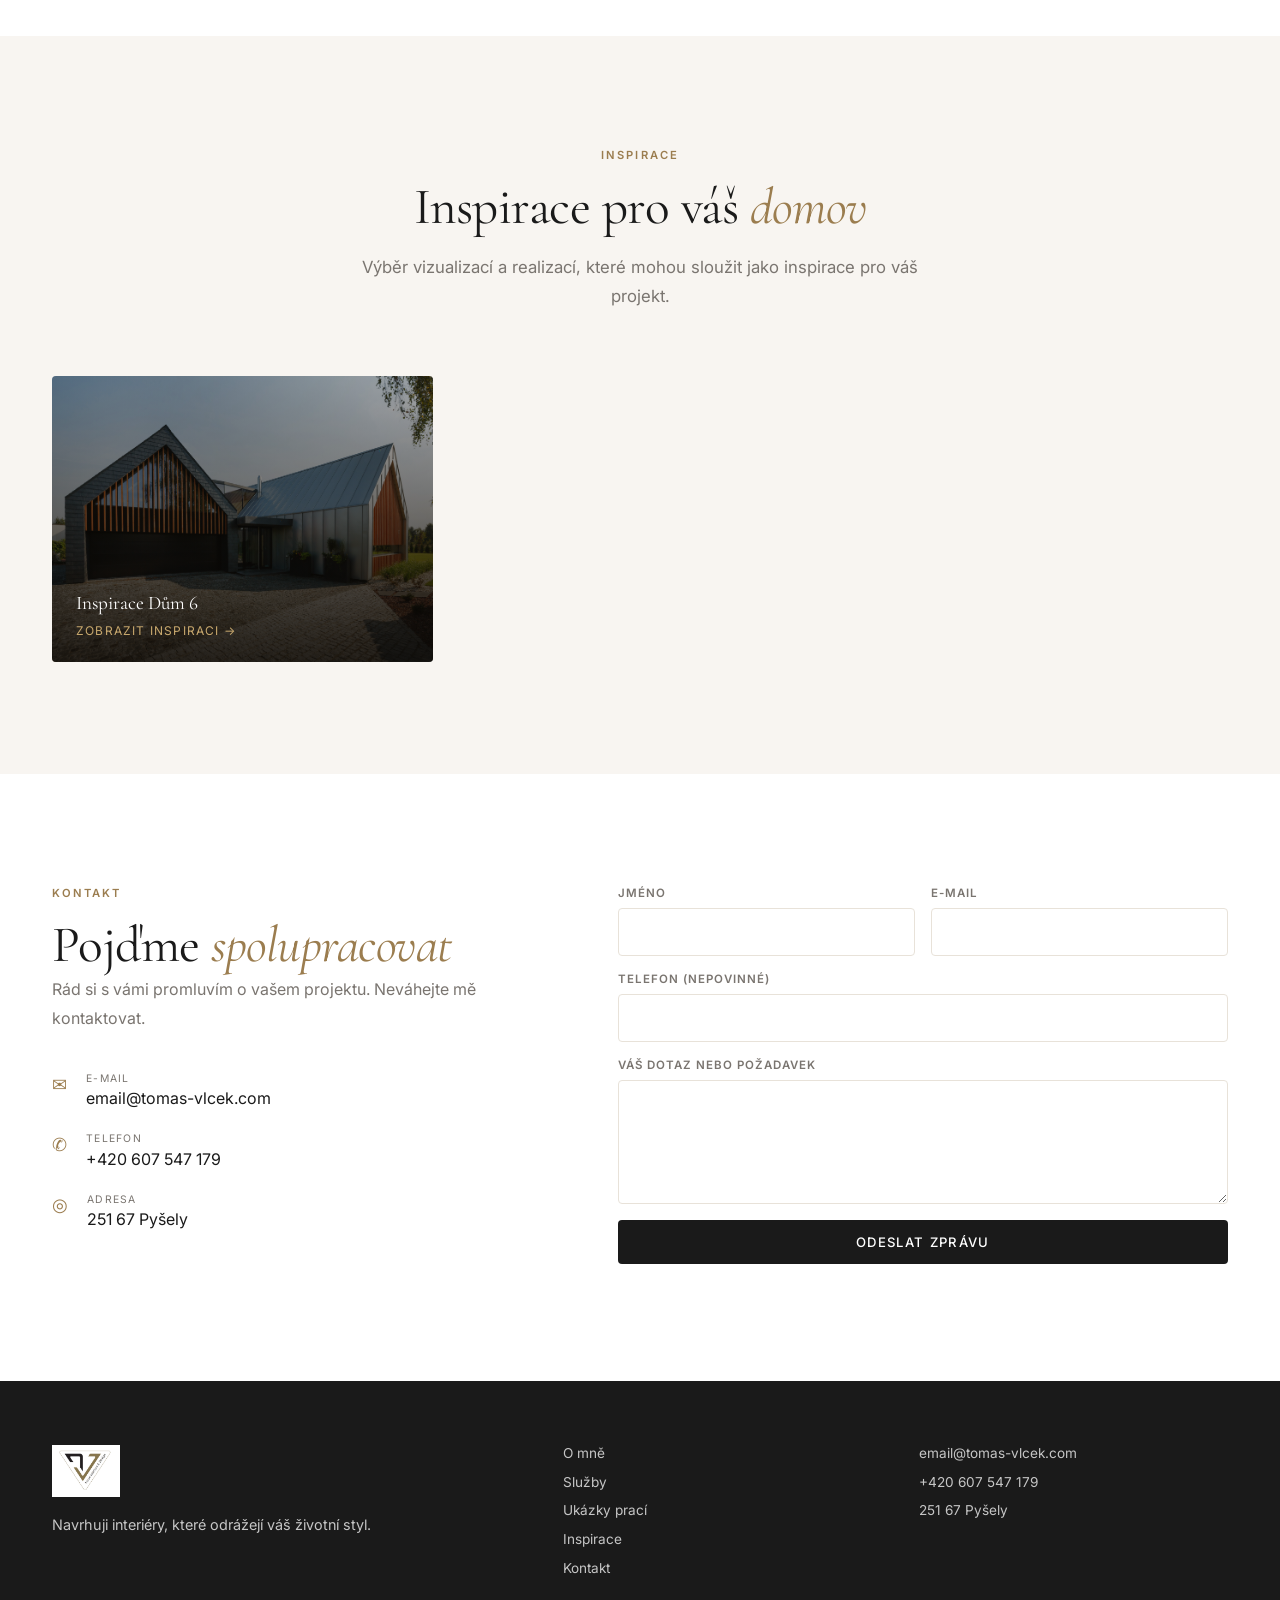
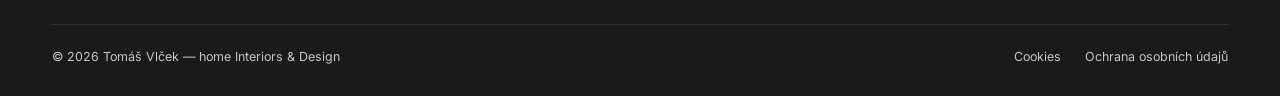
==== commit 28495ff9: "Remove articles section and related navigation links; update photo handling in CMS and project scrip" ====
--- a/index.html
+++ b/index.html
@@ -33,7 +33,6 @@
         <a href="#o-mne"    class="nav-link" data-i18n="nav.about">O mně</a>
         <a href="#sluzby"   class="nav-link" data-i18n="nav.services">Služby</a>
         <a href="#projekty" class="nav-link" data-i18n="nav.projects">Ukázky prací</a>
-        <a href="#clanky"   class="nav-link" data-i18n="nav.articles">Zajímavosti</a>
         <a href="#inspirace" class="nav-link" data-i18n="nav.inspiration">Inspirace</a>
         <a href="#kontakt"  class="nav-link" data-i18n="nav.contact">Kontakt</a>
       </div>
@@ -56,7 +55,6 @@
       <a href="#o-mne"     class="mobile-link" data-i18n="nav.about">O mně</a>
       <a href="#sluzby"    class="mobile-link" data-i18n="nav.services">Služby</a>
       <a href="#projekty"  class="mobile-link" data-i18n="nav.projects">Ukázky prací</a>
-      <a href="#clanky"    class="mobile-link" data-i18n="nav.articles">Zajímavosti</a>
       <a href="#inspirace" class="mobile-link" data-i18n="nav.inspiration">Inspirace</a>
       <a href="#kontakt"   class="mobile-link" data-i18n="nav.contact">Kontakt</a>
       <button class="lang-toggle lang-toggle-mobile" id="langToggleMobile"><span data-lang-label-mobile>EN</span></button>
@@ -195,18 +193,7 @@
     </div>
   </section>
 
-  <!-- ======== ZAJÍMAVOSTI ======== -->
-  <section id="clanky" class="section articles">
-    <div class="container">
-      <div class="section-head reveal">
-        <p class="eyebrow" data-i18n="art.eyebrow">Zajímavosti</p>
-        <h2 class="section-h" data-i18n="art.h">Ze světa <em>interiérového</em> designu</h2>
-      </div>
-      <div class="articles-grid" id="articlesGrid">
-        <!-- Rendered by cms.js -->
-      </div>
-    </div>
-  </section>
+  <!-- Articles section removed -->
 
   <!-- ======== INSPIRACE ======== -->
   <section id="inspirace" class="section inspiration">
@@ -287,7 +274,6 @@
           <a href="#o-mne"     data-i18n="nav.about">O mně</a>
           <a href="#sluzby"    data-i18n="nav.services">Služby</a>
           <a href="#projekty"  data-i18n="nav.projects">Ukázky prací</a>
-          <a href="#clanky"    data-i18n="nav.articles">Zajímavosti</a>
           <a href="#inspirace" data-i18n="nav.inspiration">Inspirace</a>
           <a href="#kontakt"   data-i18n="nav.contact">Kontakt</a>
         </div>
--- a/css/style.css
+++ b/css/style.css
@@ -92,6 +92,17 @@
   border-radius: var(--radius);
 }
 .btn-nav:hover { background: var(--primary); color: #fff; }
+.project-actions .btn-nav,
+#projectNextLink {
+  background: var(--gold);
+  color: var(--primary);
+  border-color: transparent;
+}
+.project-actions .btn-nav:hover,
+#projectNextLink:hover {
+  background: var(--gold-lt);
+  color: var(--primary);
+}
 
 .navbar.scrolled .btn-nav { border-color: var(--primary); }
 
@@ -135,8 +146,10 @@
 }
 .navbar.navbar-white .btn-nav { border-color: var(--primary); }
 .navbar.navbar-white .logo-wrap { background: transparent; padding: 0; }
-.navbar.navbar-white .logo-img { filter: none; }
+.navbar.navbar-white .logo-img { filter: none; mix-blend-mode: normal; }
 .navbar.navbar-white .nav-link::after {background: var(--primary);}
+.navbar.scrolled .logo-light { display: inline; }
+.navbar.scrolled .logo-dark { display: none; }
 .nav-inner { max-width: 1240px; margin: 0 auto; padding: 0 2rem; height: 100%; display: flex; align-items: center; justify-content: space-between; gap: 2rem; }
 .nav-logo { flex-shrink: 0; }
 .logo-wrap { display: flex; align-items: center; background: transparent; padding: 0; border-radius: 0; }
@@ -144,8 +157,8 @@
 .logo-light { display: none; }
 .navbar.navbar-white .logo-light { display: inline; }
 .navbar.navbar-white .logo-dark { display: none; }
-.navbar:not(.navbar-white) .logo-dark { display: inline; }
-.navbar:not(.navbar-white) .logo-light { display: none; }
+.navbar:not(.navbar-white):not(.scrolled) .logo-dark { display: inline; }
+.navbar:not(.navbar-white):not(.scrolled) .logo-light { display: none; }
 .navbar.scrolled .logo-img { mix-blend-mode: normal; }
 .logo-text-fallback { font-family: 'Cormorant Garamond', serif; font-size: 1.1rem; display: none; }
 .logo-text-fallback span { font-size: .7rem; font-weight: 500; letter-spacing: .12em; text-transform: uppercase; color: var(--gold); display: block; }
@@ -256,6 +269,15 @@
 .proj-arrow { font-size: .7rem; letter-spacing: .1em; text-transform: uppercase; color: rgba(255,255,255,.6); margin-top: .4rem; transition: color .25s; }
 .proj-card:hover .proj-arrow { color: var(--gold-lt); }
 
+.inspiration-grid { display: grid; grid-template-columns: repeat(3, 1fr); gap: 1.5rem; }
+.insp-card { position: relative; overflow: hidden; border-radius: var(--radius); border: none; background: transparent; cursor: pointer; padding: 0; text-align: left; }
+.insp-card img { width: 100%; height: 100%; aspect-ratio: 4 / 3; object-fit: cover; transition: transform .5s var(--ease-out); }
+.insp-card:hover img { transform: scale(1.04); }
+.insp-overlay { position: absolute; inset: 0; display: flex; flex-direction: column; justify-content: flex-end; padding: 1.5rem; background: linear-gradient(180deg, rgba(10,8,5,.32) 0%, rgba(10,8,5,.86) 100%); }
+.insp-title { font-family: 'Cormorant Garamond', serif; font-size: 1.2rem; color: #fff; margin-bottom: .5rem; }
+.insp-desc { font-size: .9rem; line-height: 1.4; color: rgba(255,255,255,.85); margin-bottom: .75rem; }
+.insp-arrow { font-size: .75rem; letter-spacing: .1em; text-transform: uppercase; color: var(--gold-lt); }
+
 .project-page-hero {
   position: relative;
   min-height: 340px;
@@ -429,8 +451,49 @@
   margin: 0;
   color: var(--primary);
 }
+.project-details-title {
+  margin: 0 0 1.1rem;
+  font-size: clamp(1.3rem, 2vw, 1.9rem);
+  line-height: 1.08;
+}
+.project-preview-tabs {
+  display: flex;
+  flex-wrap: wrap;
+  gap: .75rem;
+  margin-top: 1.25rem;
+}
+.project-preview-tab {
+  border: 1px solid rgba(0,0,0,.08);
+  border-radius: 999px;
+  padding: .85rem 1.1rem;
+  background: #fff;
+  color: var(--muted);
+  font-size: .92rem;
+  cursor: pointer;
+  transition: border-color .25s, color .25s, transform .25s, box-shadow .25s;
+}
+.project-preview-tab:hover {
+  transform: translateY(-1px);
+  border-color: rgba(155,125,79,.4);
+}
+.project-preview-tab.active {
+  border-color: var(--gold);
+  color: var(--primary);
+  box-shadow: 0 12px 25px rgba(0,0,0,.08);
+}
+.project-preview-tab.disabled {
+  opacity: .45;
+  cursor: not-allowed;
+}
 .project-desc {
   max-width: 660px;
+}
+.project-no-photos {
+  padding: 1.5rem 1rem;
+  border-radius: var(--radius);
+  background: rgba(245,242,238,.85);
+  color: var(--muted);
+  font-size: .96rem;
 }
 .project-cta {
   width: fit-content;
@@ -535,7 +598,7 @@
 /* ---------- Footer ---------- */
 .footer { background: var(--primary); color: rgba(255,255,255,.75); padding: 4rem 0 2rem; }
 .footer-grid { display: grid; grid-template-columns: 1.5fr 1fr 1fr; gap: 3rem; margin-bottom: 3rem; }
-.footer-logo { height: 52px; width: auto; filter: invert(1) brightness(2); margin-bottom: 1rem; }
+.footer-logo { height: 52px; width: auto; filter: none; mix-blend-mode: normal; margin-bottom: 1rem; }
 .footer-brand p { font-size: .9rem; line-height: 1.7; }
 .footer-links, .footer-contact { display: flex; flex-direction: column; gap: .8rem; }
 .footer-links a, .footer-contact a, .footer-contact p { font-size: .85rem; transition: color .25s; }
@@ -601,3 +664,45 @@
   .stat-num { font-size: 1.6rem; }
   .stat-sfx { font-size: 1.2rem; }
 }
+
+/* Enhanced project/gallery responsiveness for tablet & mobile */
+@media (max-width: 1024px) {
+  .project-detail-grid { grid-template-columns: 1fr; gap: 2rem; }
+  .project-gallery { order: 1; }
+  .project-info { order: 2; }
+  .project-main-img { aspect-ratio: 4 / 3; }
+  .project-preview-tabs { margin-top: .9rem; }
+  .project-preview-tab { padding: .7rem .9rem; }
+  .project-thumbs { display: flex; overflow-x: auto; gap: .6rem; padding-bottom: .6rem; -webkit-overflow-scrolling: touch; }
+  .project-thumb { min-width: 120px; flex: 0 0 auto; }
+  .project-thumb img { height: 80px; width: 140px; object-fit: cover; }
+}
+
+@media (max-width: 768px) {
+  .project-main-wrap { border-radius: calc(var(--radius) * 1); }
+  .project-main-img { aspect-ratio: 16 / 10; }
+  .project-thumb { min-width: 110px; }
+  .project-thumb img { height: 72px; width: 120px; }
+  .project-preview-tab { padding: .7rem .85rem; font-size: .9rem; }
+  .project-lightbox-btn { right: .6rem; bottom: .6rem; padding: .55rem .75rem; }
+  .project-no-photos { font-size: 0.95rem; }
+}
+
+@media (max-width: 480px) {
+  .project-thumbs { gap: .5rem; }
+  .project-thumb { min-width: 100px; }
+  .project-thumb img { height: 64px; width: 100px; }
+  .project-preview-tabs { gap: .45rem; }
+  .project-preview-tab { padding: .6rem .7rem; font-size: .88rem; }
+  .project-desc { max-width: 100%; }
+}
+
+/* Improve inspiration grid on smaller screens */
+@media (max-width: 1024px) {
+  .inspiration-grid { grid-template-columns: repeat(2, 1fr); }
+}
+
+@media (max-width: 680px) {
+  .inspiration-grid { grid-template-columns: 1fr; }
+  .ins-item:first-child { grid-column: 1; aspect-ratio: 4/3; }
+}
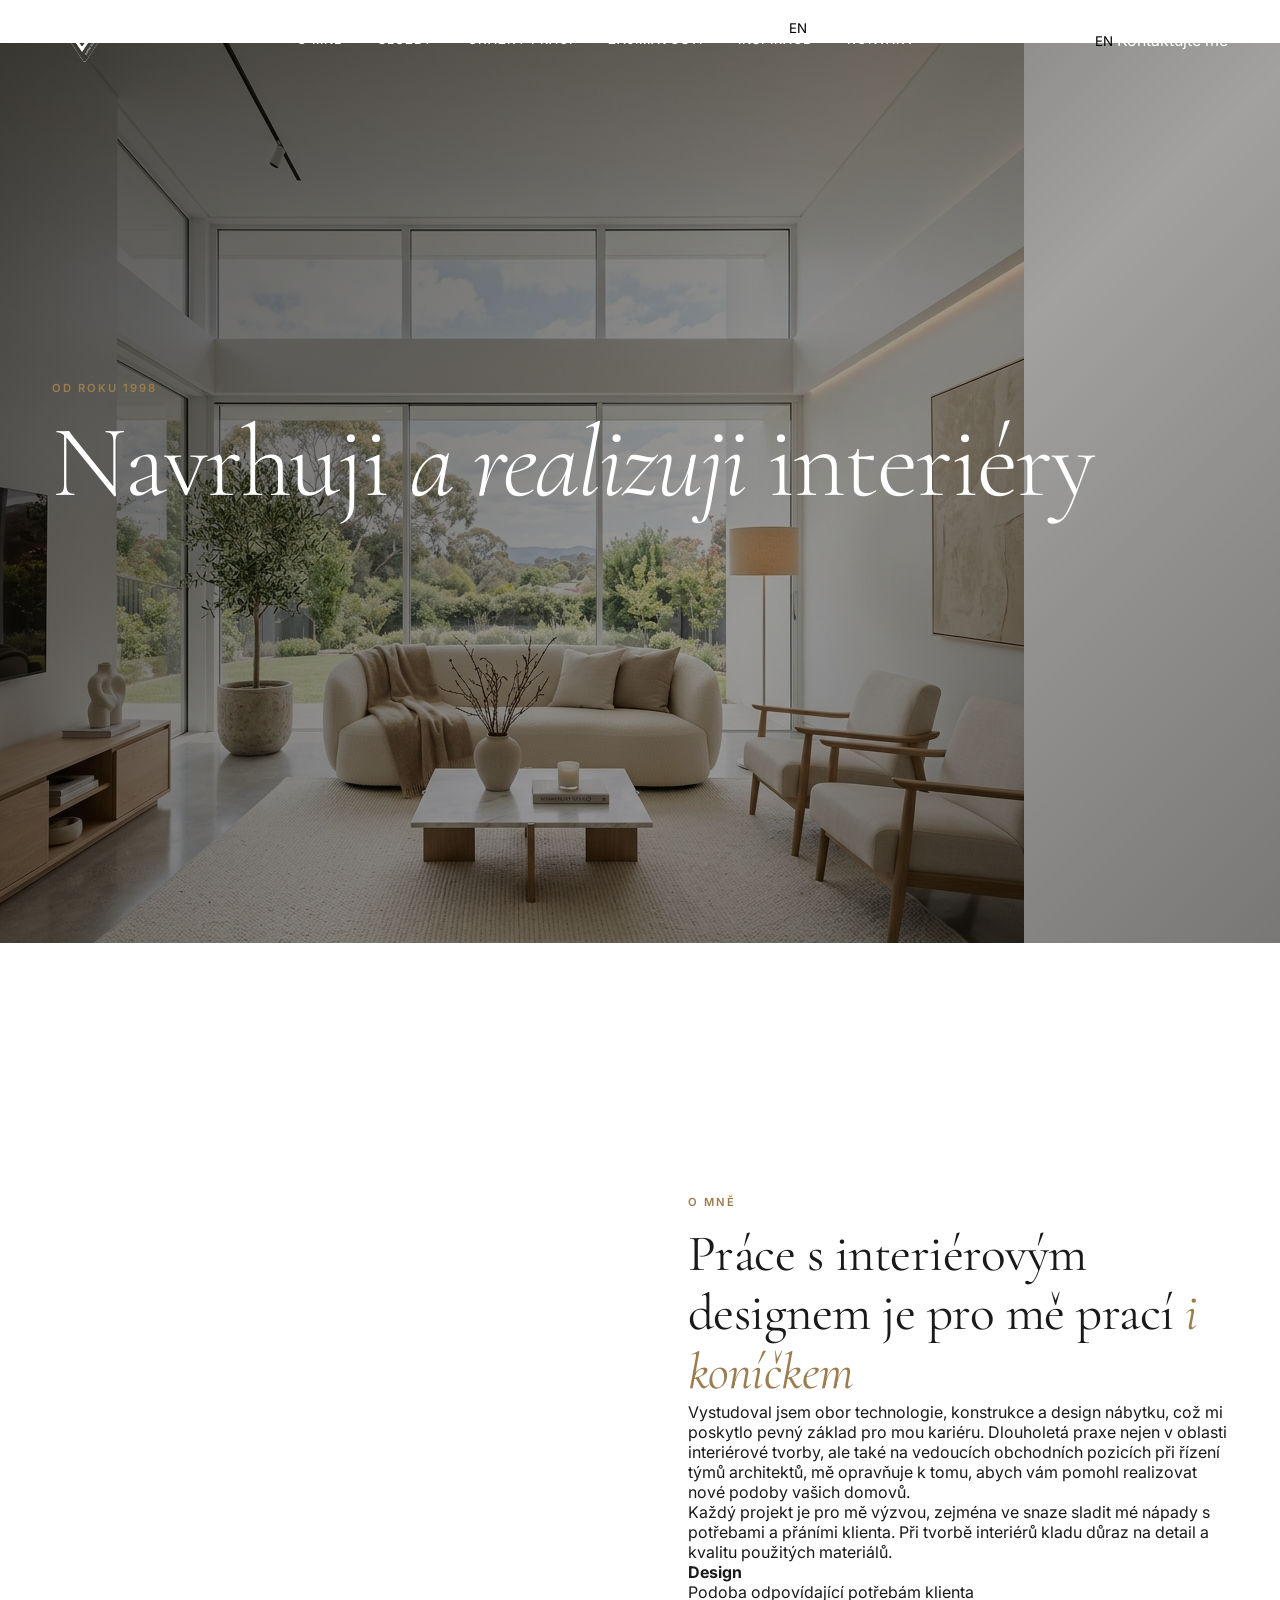
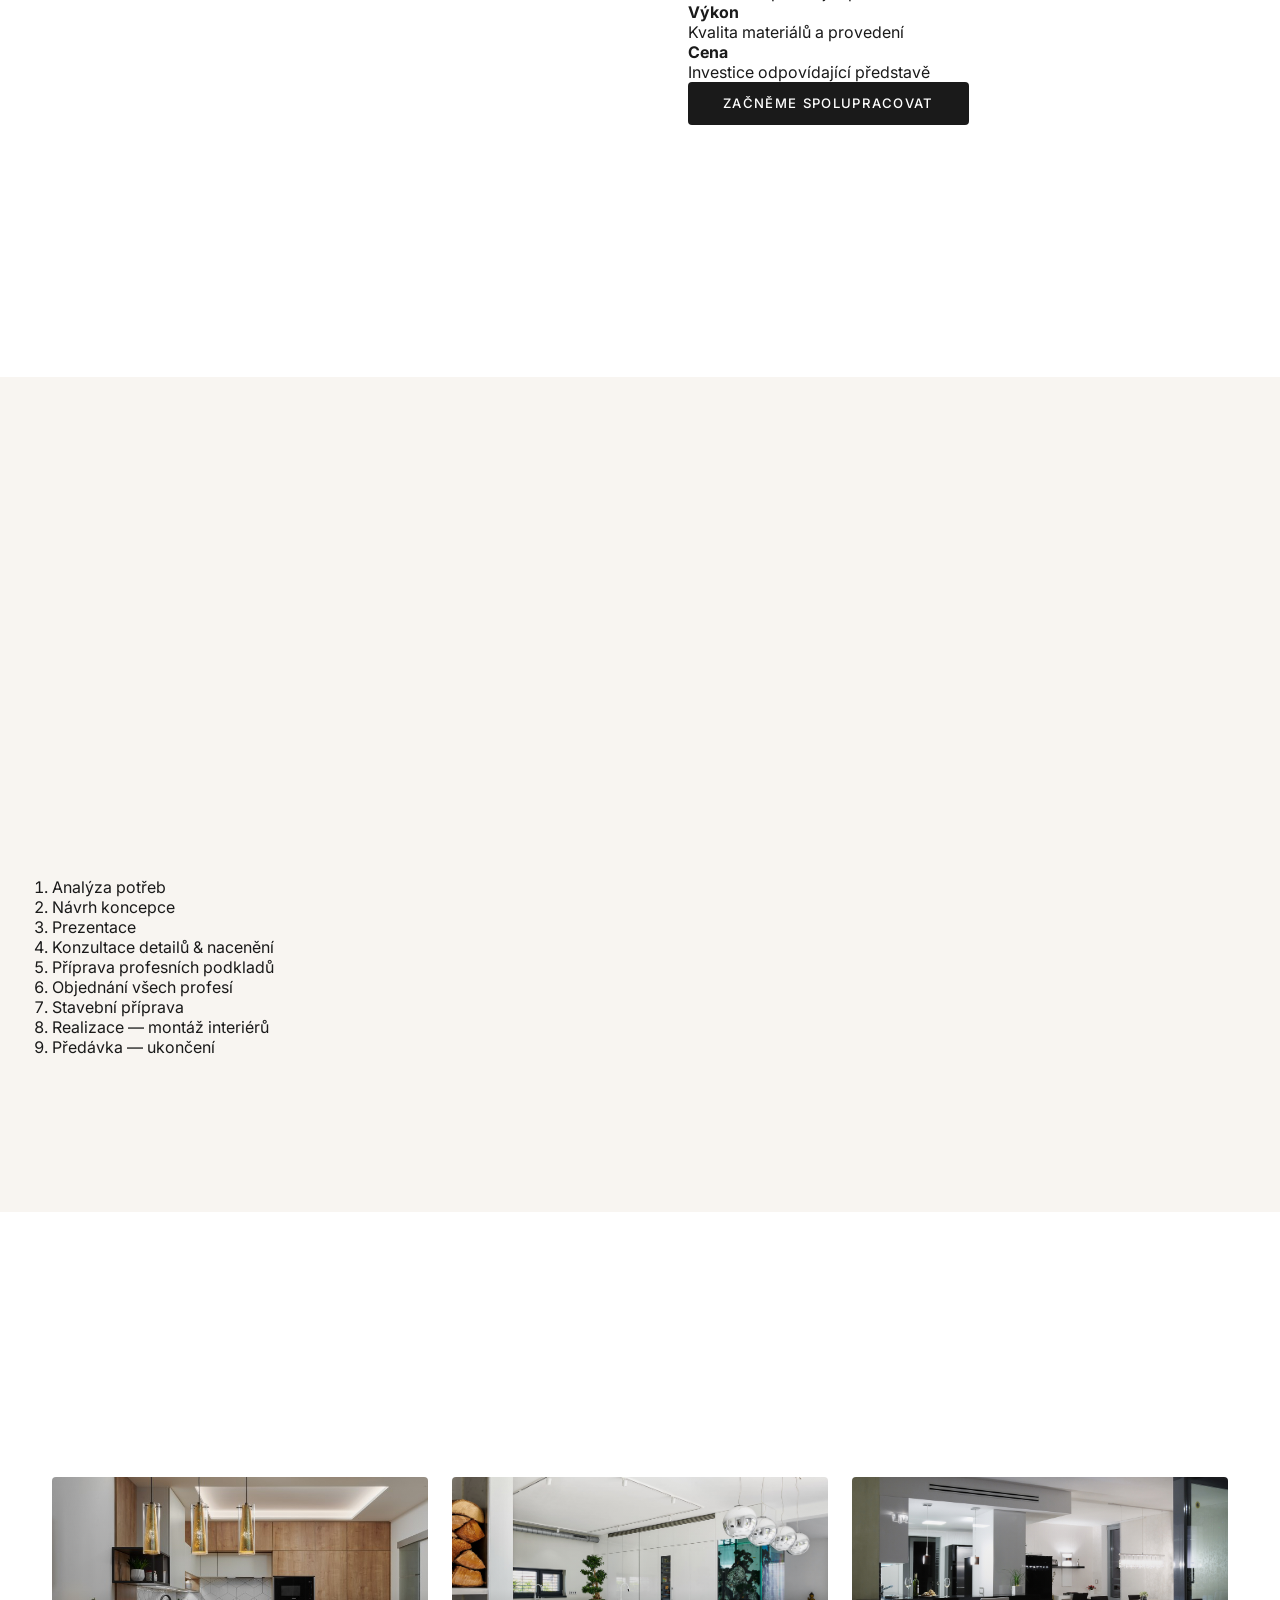
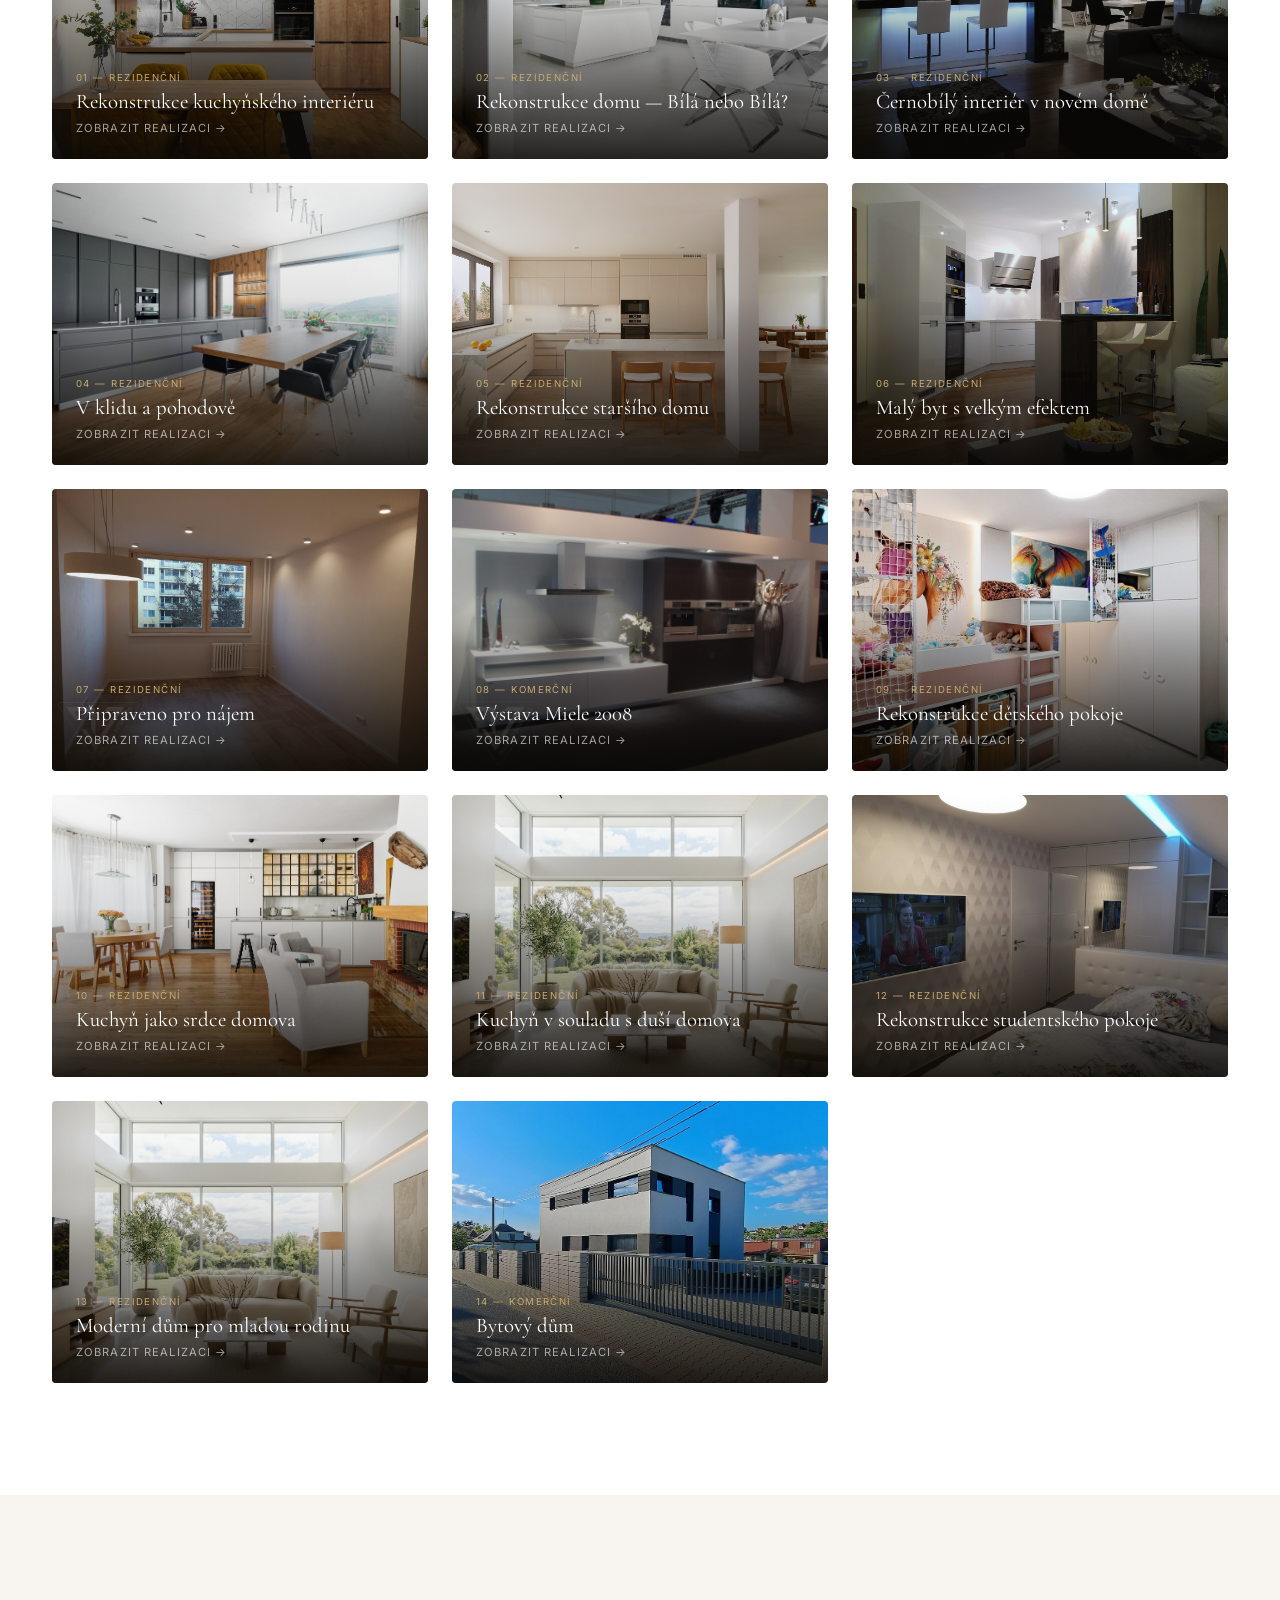
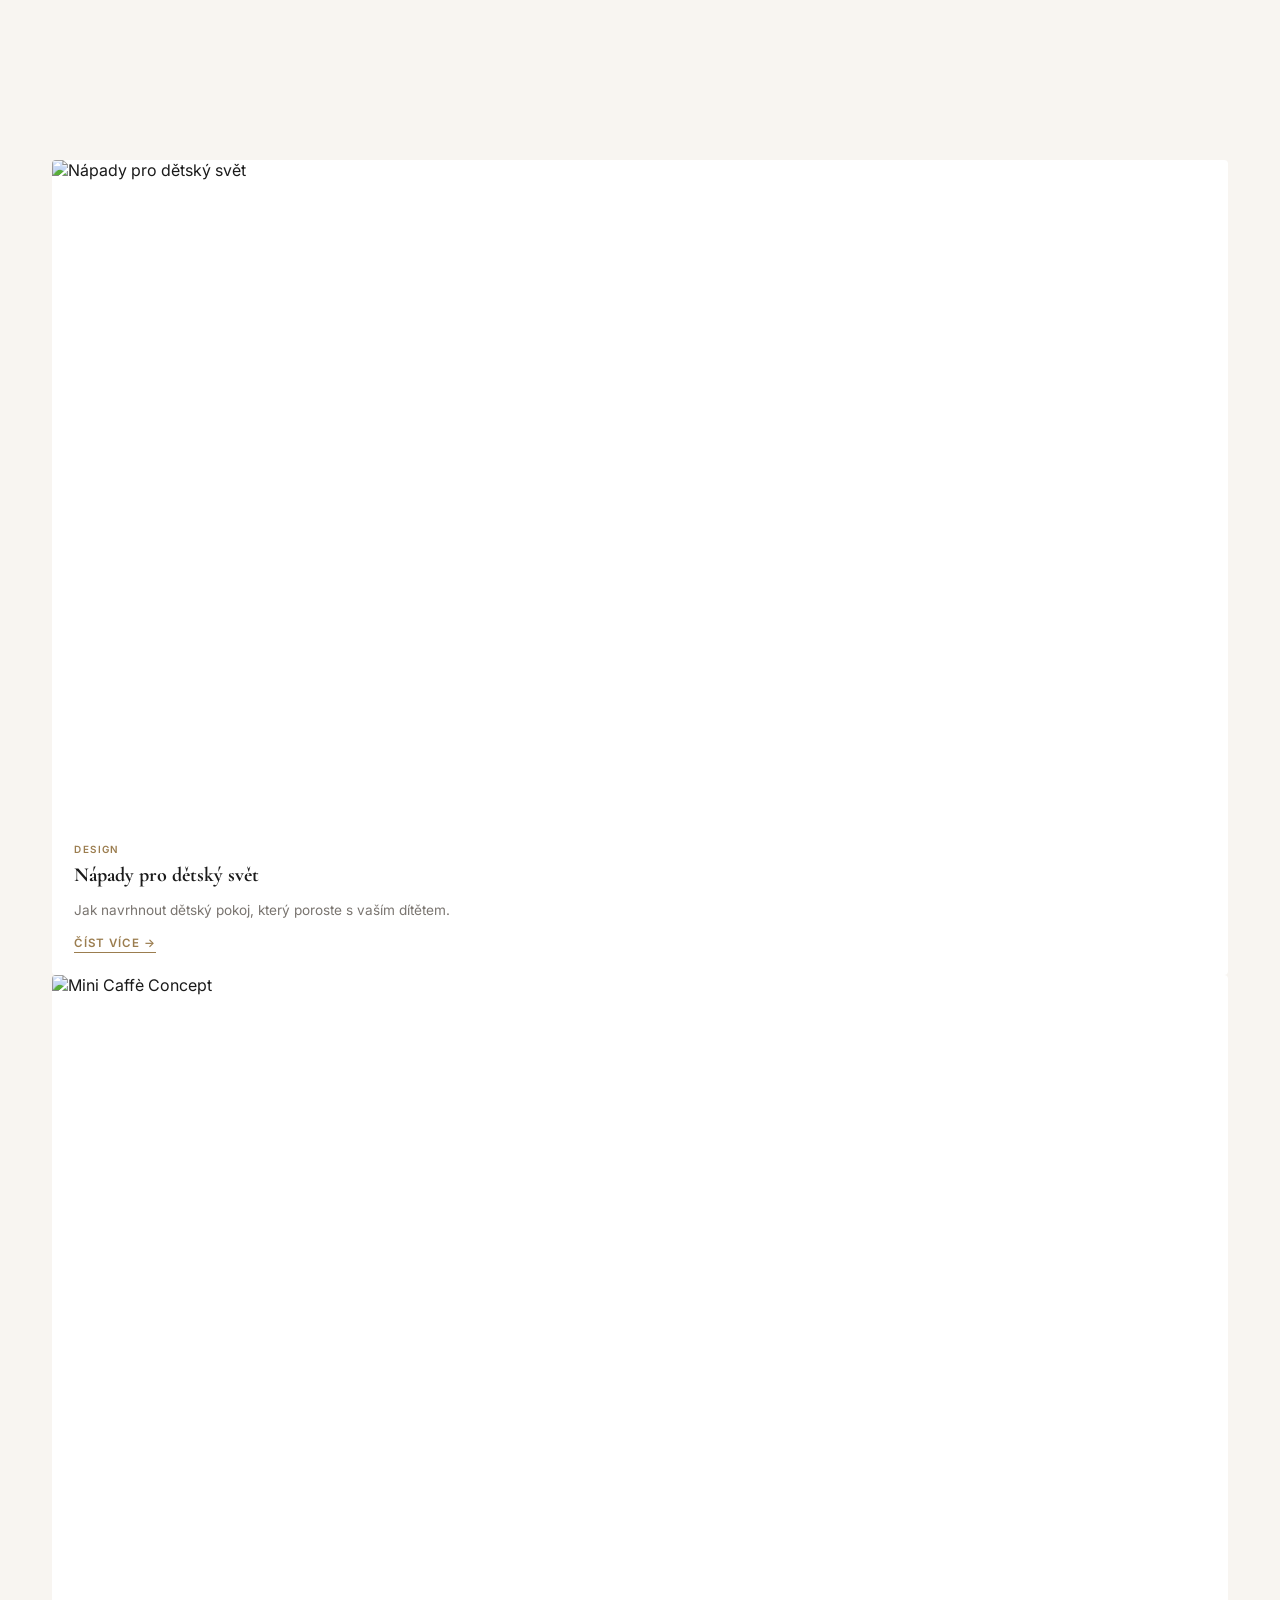
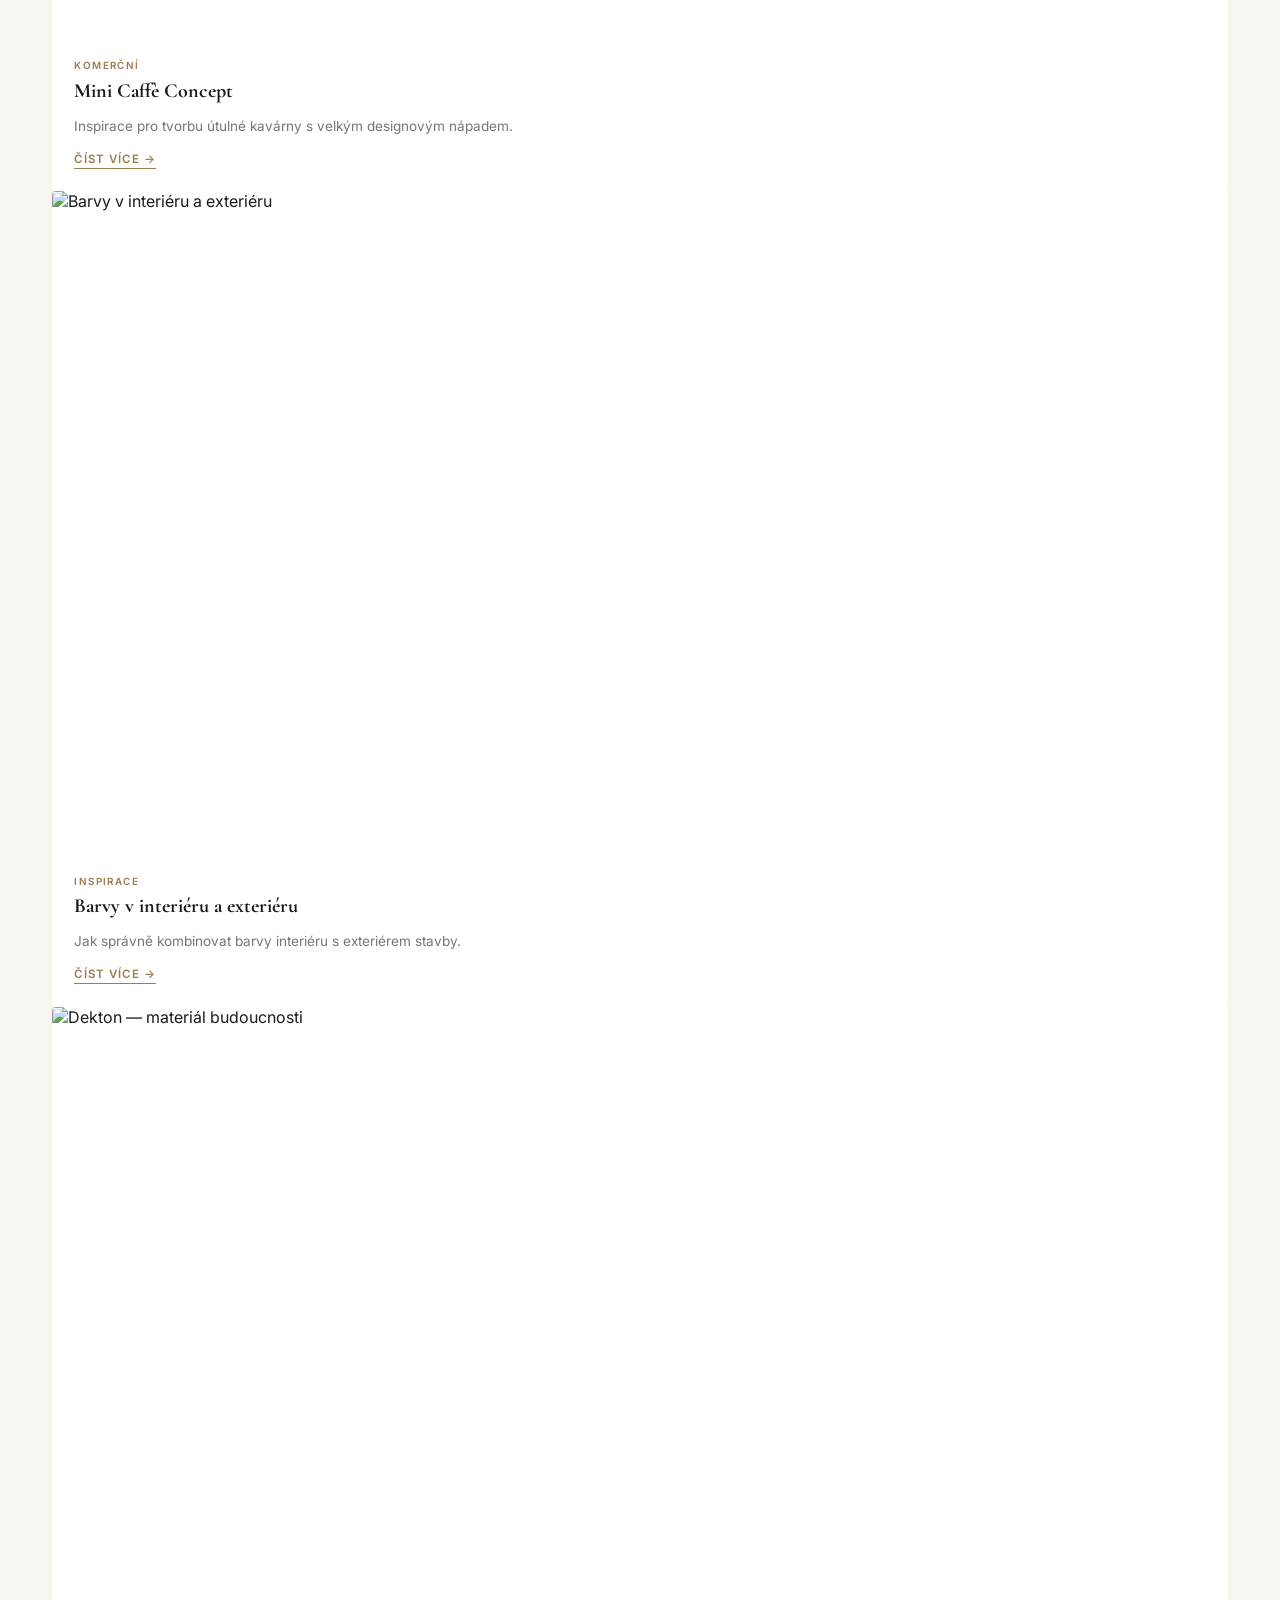
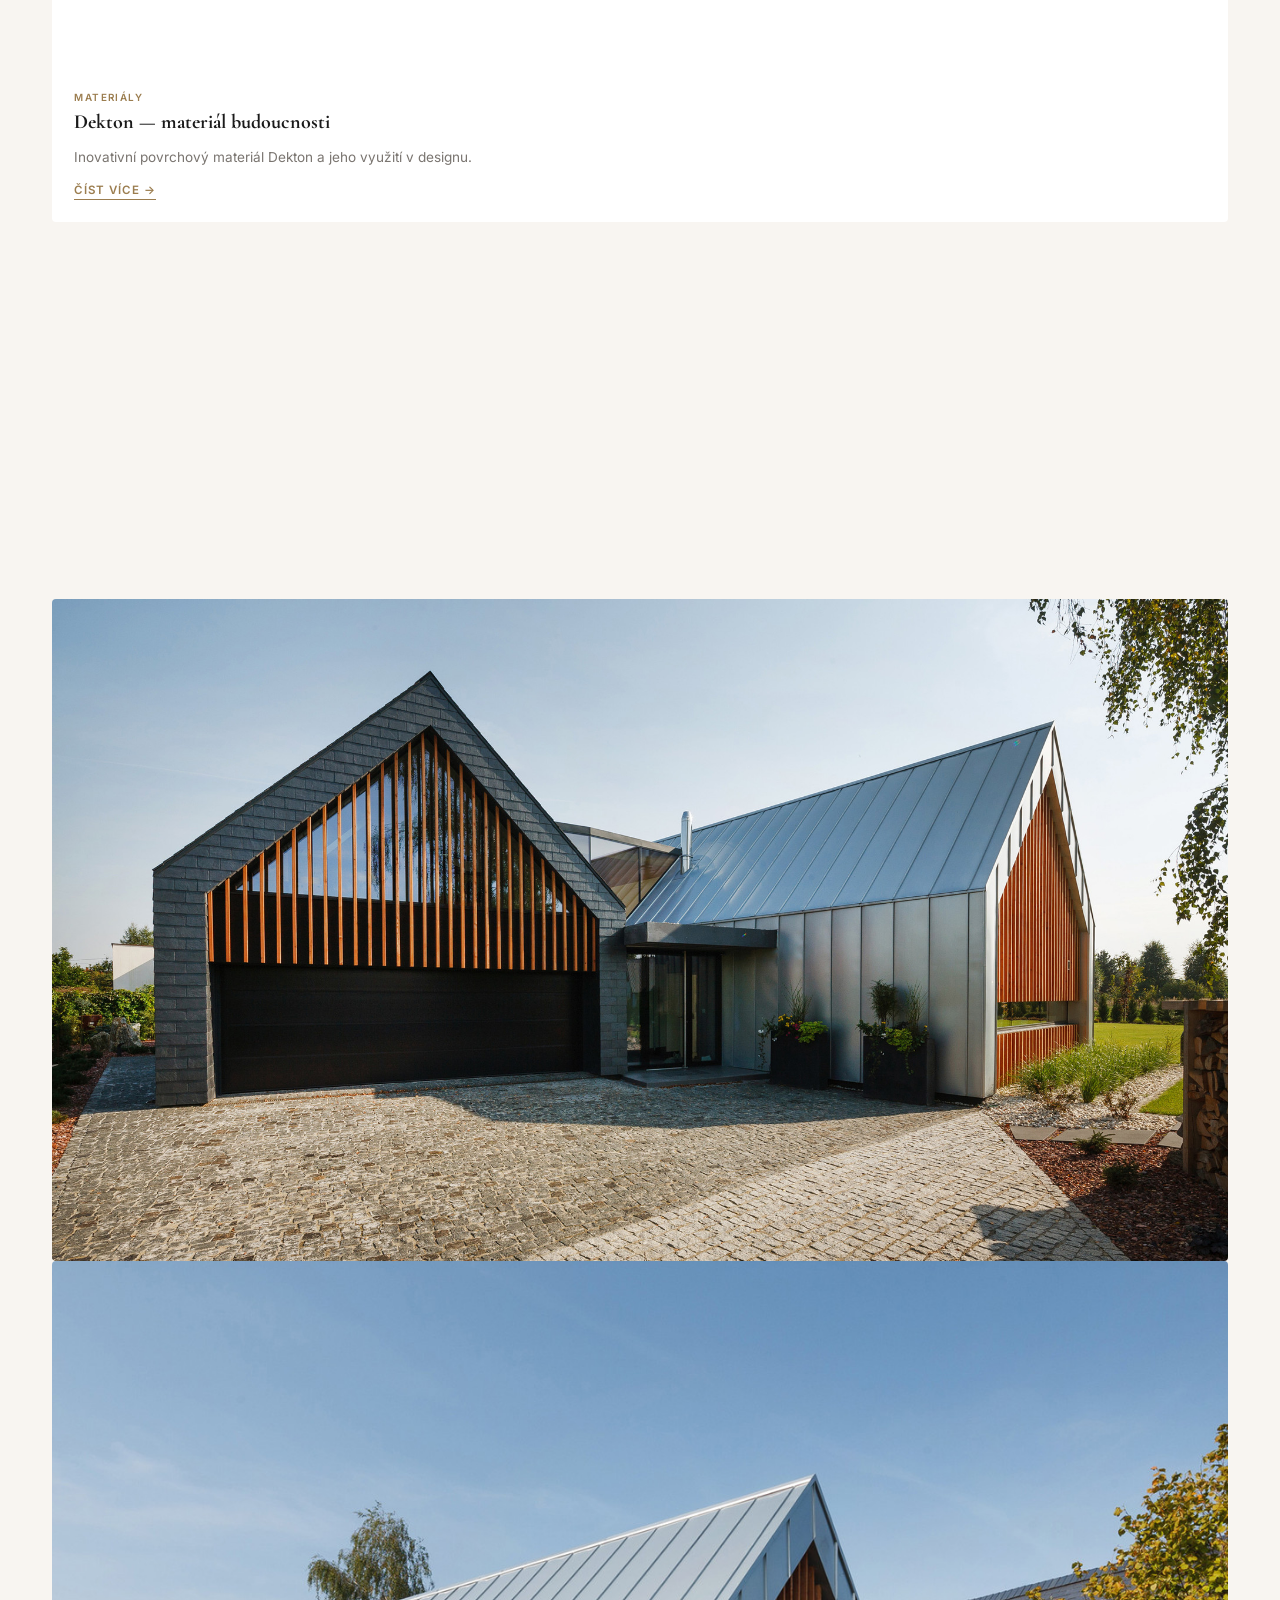
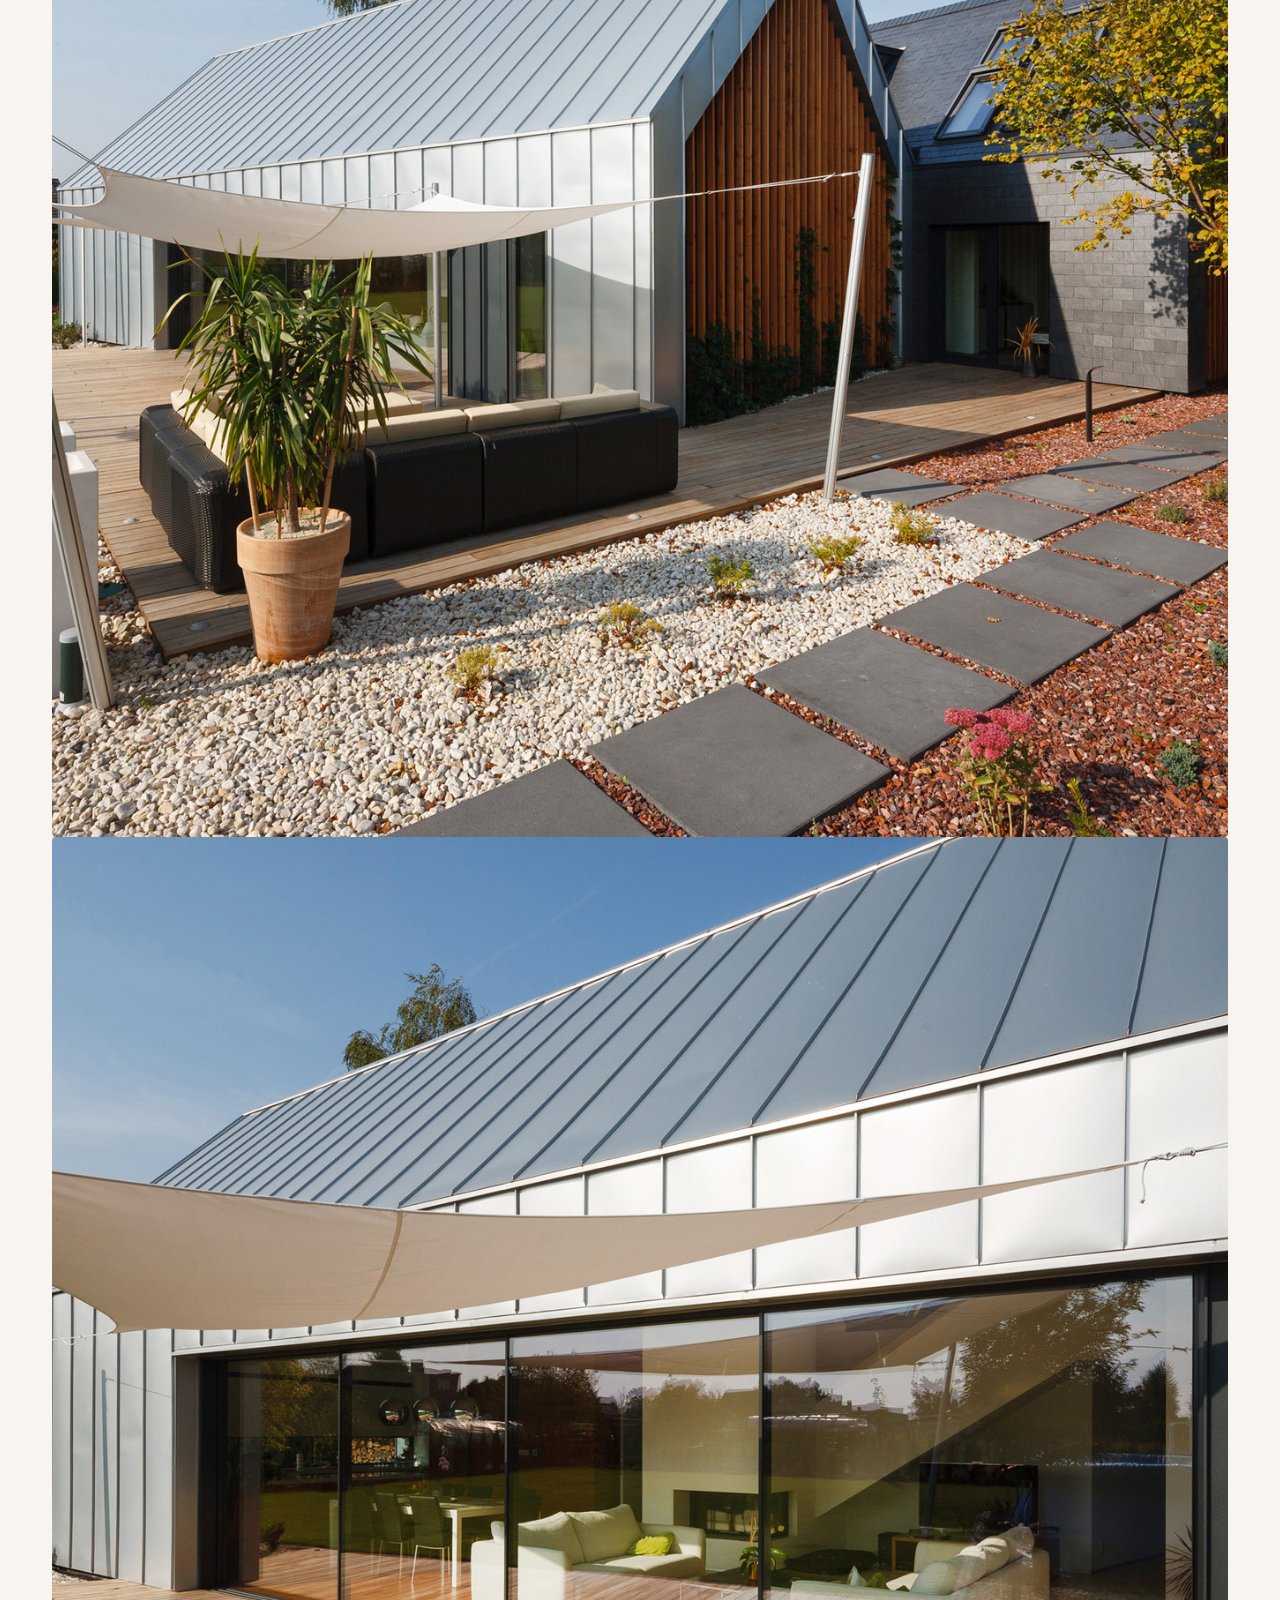
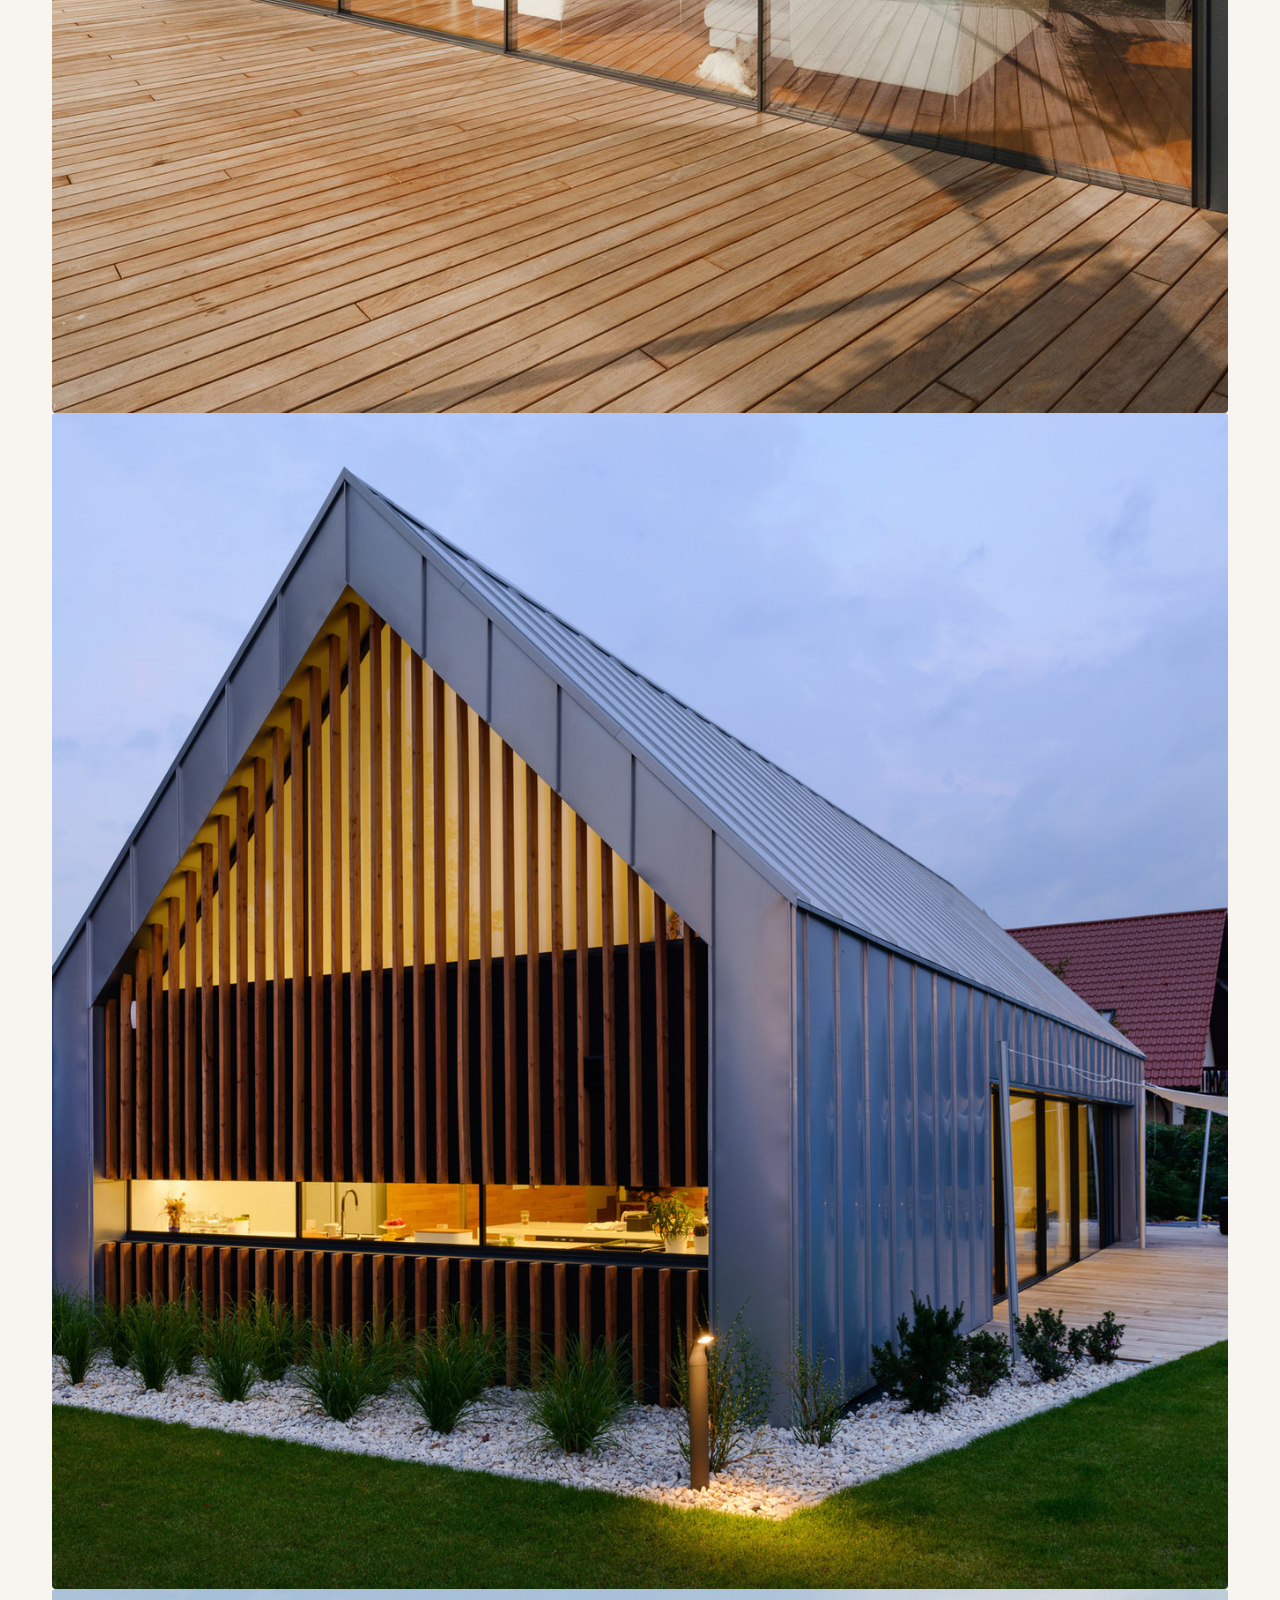
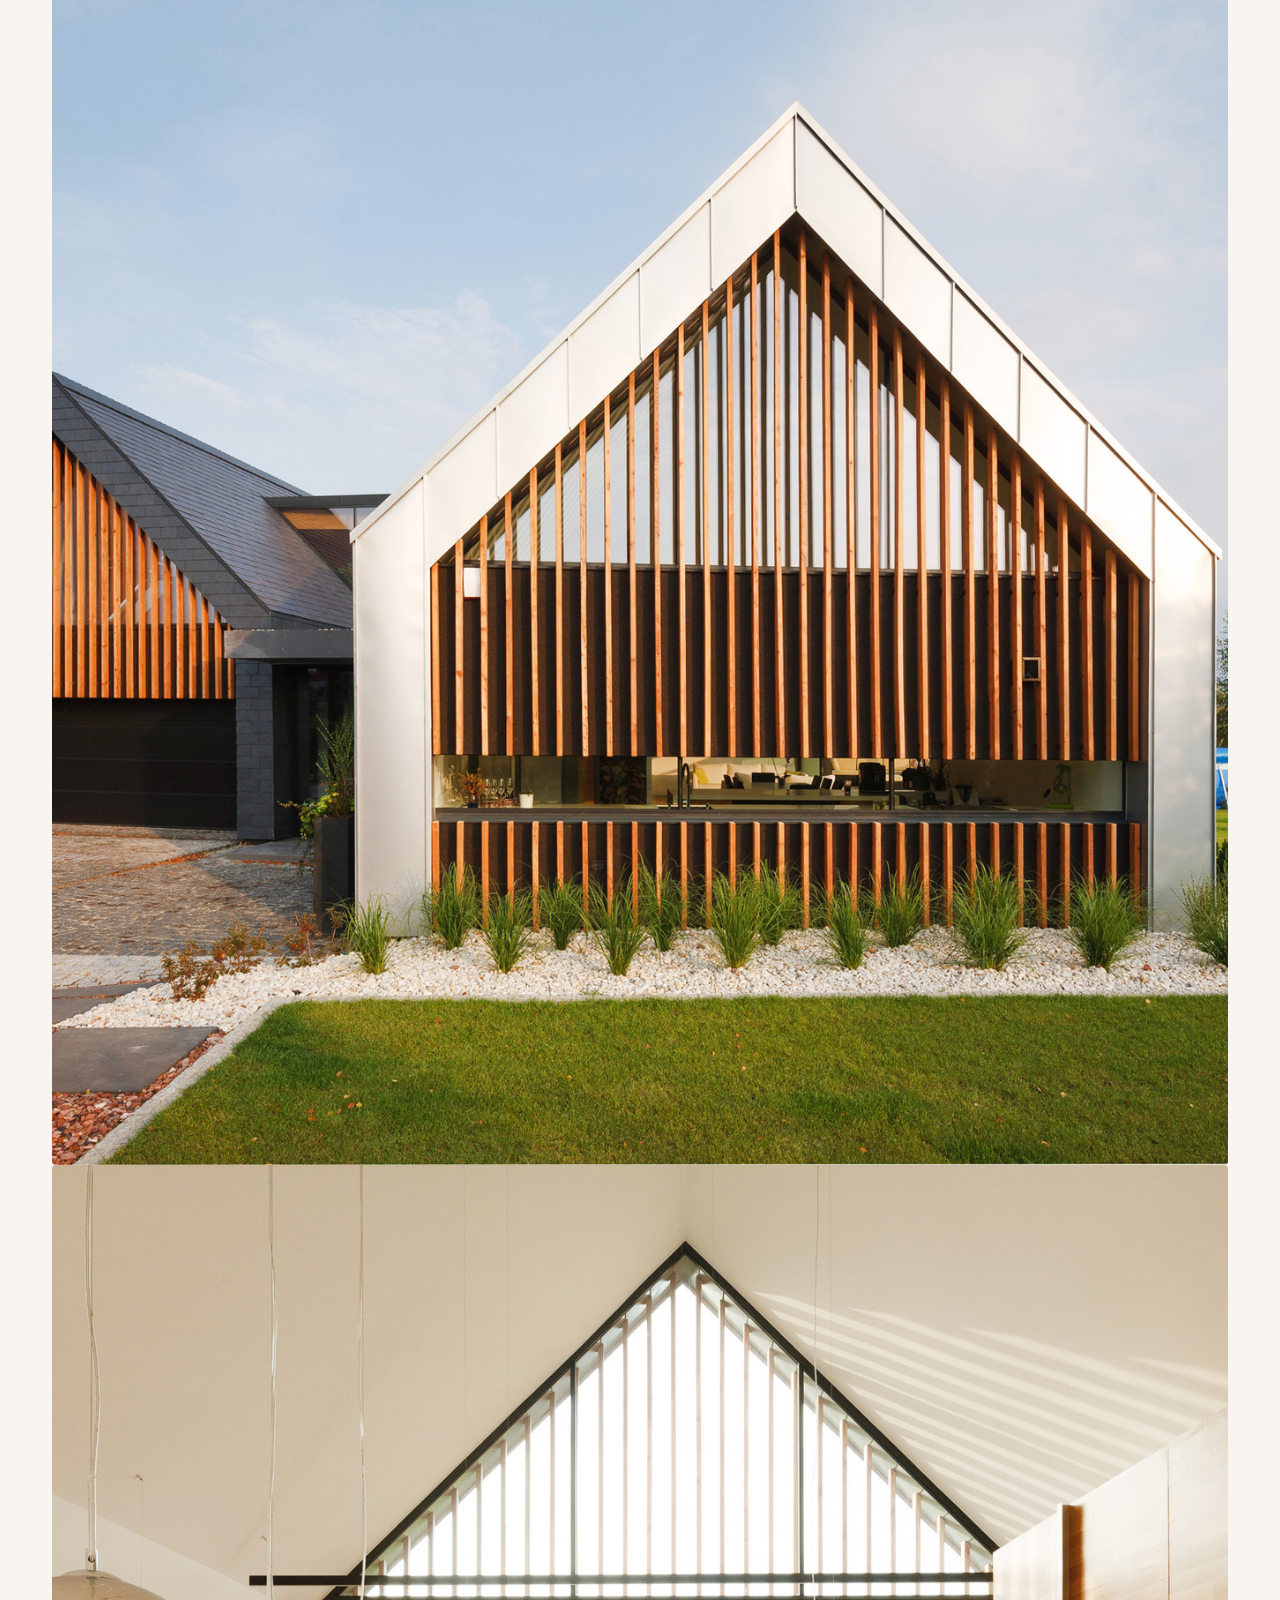
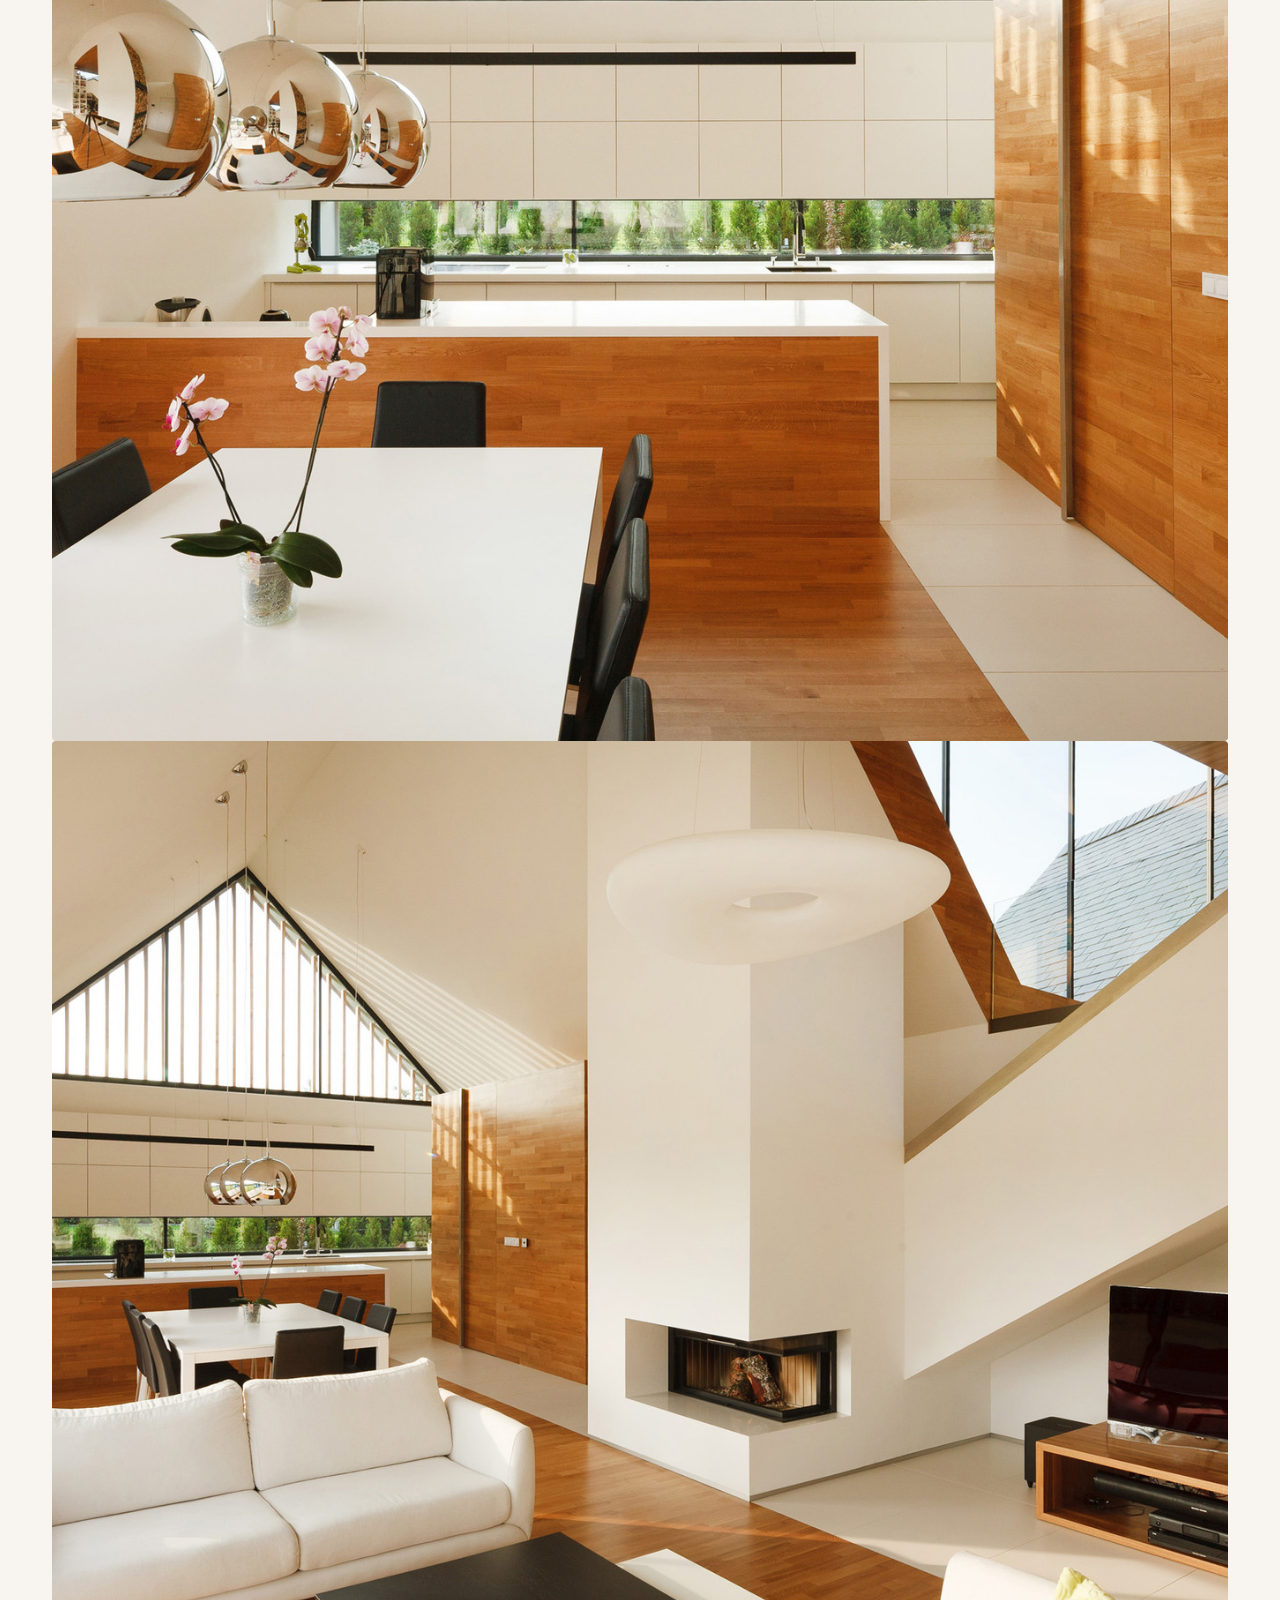
==== commit ce49ab08: "refactor: restructure index.html layout, update SEO metadata, and optimize navigation and components" ====
--- a/index.html
+++ b/index.html
@@ -4,314 +4,301 @@
   <meta charset="UTF-8">
   <meta name="viewport" content="width=device-width, initial-scale=1.0">
   <title>Tomáš Vlček — home Interiors & Design</title>
-  <meta name="description" content="Navrhuji a realizuji rezidenční a komerční interiéry od roku 1998. Design, kvalita, detail — Tomáš Vlček, Pyšely.">
-  <meta name="keywords" content="interiérový design, návrh interiéru, realizace interiéru, Tomáš Vlček, Praha, Pyšely">
+  <meta name="description" content="Navrhuji a realizuji rezidenční a komerční interiéry od roku 1998. Design, kvalita, detail. Tomáš Vlček, Pyšely.">
   <meta property="og:title" content="Tomáš Vlček — home Interiors & Design">
-  <meta property="og:description" content="Navrhuji a realizuji interiéry od roku 1998.">
+  <meta property="og:description" content="Interiérový design od roku 1998. Navrhuji interiéry, které odrážejí váš životní styl.">
   <meta property="og:type" content="website">
   <meta property="og:url" content="https://tomas-vlcek.com">
   <link rel="preconnect" href="https://fonts.googleapis.com">
   <link rel="preconnect" href="https://fonts.gstatic.com" crossorigin>
-  <link href="https://fonts.googleapis.com/css2?family=Cormorant+Garamond:ital,wght@0,300;0,400;0,500;0,600;1,300;1,400;1,600&family=Inter:wght@300;400;500;600&display=swap" rel="stylesheet">
+  <link href="https://fonts.googleapis.com/css2?family=Cormorant+Garamond:ital,wght@0,300;0,400;0,600;1,300;1,400&family=Inter:wght@300;400;500;600&display=swap" rel="stylesheet">
   <link rel="stylesheet" href="css/style.css">
 </head>
 <body>
 
-  <div class="cursor-dot" id="cursorDot"></div>
-
-  <!-- ======== NAVIGATION ======== -->
-  <nav id="navbar" class="navbar">
+  <!-- ── Cursor dot (desktop only) ── -->
+  <div class="cursor" id="cursor" aria-hidden="true"></div>
+
+  <!-- ══════════════ NAVBAR ══════════════ -->
+  <header id="navbar" class="navbar">
     <div class="nav-inner">
-      <a href="#hero" class="nav-logo" id="navLogoLink">
-        <div class="logo-wrap">
-          <img src="assets/logo_dark.jpg" alt="Tomáš Vlček — home Interiors & Design" class="logo-img logo-dark" id="logoDark">
-          <img src="assets/logo_white.jpg" alt="Tomáš Vlček — home Interiors & Design" class="logo-img logo-light" id="logoLight">
-          <span class="logo-text-fallback" id="logoFallback">TV <span>home Interiors & Design</span></span>
-        </div>
+
+      <a href="#hero" class="nav-logo" aria-label="Domů">
+        <img src="assets/logo.png" alt="Tomáš Vlček" class="logo-img" id="logoImg">
       </a>
-      <div class="nav-links" id="navLinks">
+
+      <nav class="nav-links" aria-label="Hlavní navigace">
         <a href="#o-mne"    class="nav-link" data-i18n="nav.about">O mně</a>
         <a href="#sluzby"   class="nav-link" data-i18n="nav.services">Služby</a>
         <a href="#projekty" class="nav-link" data-i18n="nav.projects">Ukázky prací</a>
+        <a href="#clanky"   class="nav-link" data-i18n="nav.articles">Zajímavosti</a>
         <a href="#inspirace" class="nav-link" data-i18n="nav.inspiration">Inspirace</a>
         <a href="#kontakt"  class="nav-link" data-i18n="nav.contact">Kontakt</a>
-      </div>
-      <div class="nav-actions">
-        <button id="langToggle" class="lang-toggle" aria-label="Přepnout jazyk">
-          <span data-lang-label>EN</span>
-        </button>
-        <a href="#kontakt" class="btn-nav" data-i18n="nav.cta">Kontaktujte mě</a>
-        <button class="hamburger" id="hamburger" aria-label="Otevřít menu">
+      </nav>
+
+      <div class="nav-right">
+        <button id="langBtn" class="lang-btn" aria-label="Toggle language">EN</button>
+        <a href="#kontakt" class="btn-outline nav-cta" data-i18n="nav.cta">Kontaktujte mě</a>
+        <button class="hamburger" id="hamburger" aria-label="Otevřít menu" aria-expanded="false">
           <span></span><span></span><span></span>
         </button>
       </div>
-    </div>
-  </nav>
-
-  <!-- Mobile menu -->
-  <div class="mobile-menu" id="mobileMenu">
-    <button class="mobile-close" id="mobileClose">✕</button>
-    <nav class="mobile-nav">
+
+    </div>
+  </header>
+
+  <!-- ── Mobile menu overlay ── -->
+  <div class="mobile-overlay" id="mobileOverlay" aria-hidden="true">
+    <button class="mobile-close" id="mobileClose" aria-label="Zavřít menu">✕</button>
+    <nav aria-label="Mobilní navigace">
       <a href="#o-mne"     class="mobile-link" data-i18n="nav.about">O mně</a>
       <a href="#sluzby"    class="mobile-link" data-i18n="nav.services">Služby</a>
       <a href="#projekty"  class="mobile-link" data-i18n="nav.projects">Ukázky prací</a>
+      <a href="#clanky"    class="mobile-link" data-i18n="nav.articles">Zajímavosti</a>
       <a href="#inspirace" class="mobile-link" data-i18n="nav.inspiration">Inspirace</a>
       <a href="#kontakt"   class="mobile-link" data-i18n="nav.contact">Kontakt</a>
-      <button class="lang-toggle lang-toggle-mobile" id="langToggleMobile"><span data-lang-label-mobile>EN</span></button>
+      <button class="lang-btn lang-btn-mobile" id="langBtnMobile" aria-label="Toggle language">EN</button>
     </nav>
   </div>
 
-  <!-- ======== HERO ======== -->
+  <!-- ══════════════ HERO ══════════════ -->
   <section id="hero" class="hero">
-    <div class="hero-bg" id="heroBg">
-      <img src="assets/hero.jpg" alt="Luxusní interiér" class="hero-img">
+    <div class="hero-bg">
+      <img src="assets/hero.jpg" alt="Luxusní interiér" loading="eager" fetchpriority="high">
       <div class="hero-overlay"></div>
     </div>
-    <div class="hero-content">
-      <p class="hero-eyebrow reveal-hero" data-i18n="hero.eyebrow">Od roku 1998</p>
+    <div class="container hero-content">
+      <p class="eyebrow hero-anim" data-i18n="hero.eyebrow">Od roku 1998</p>
       <h1 class="hero-title">
-        <span class="hero-word reveal-hero" data-i18n="hero.w1">Navrhuji</span>
-        <span class="hero-word hero-italic reveal-hero" data-i18n="hero.w2">a realizuji</span>
-        <span class="hero-word reveal-hero" data-i18n="hero.w3">interiéry</span>
+        <span class="hero-anim" data-i18n="hero.w1">Navrhuji</span>
+        <em class="hero-anim" data-i18n="hero.w2">a realizuji</em>
+        <span class="hero-anim" data-i18n="hero.w3">interiéry</span>
       </h1>
-      <p class="hero-sub reveal-hero" data-i18n="hero.sub">Pro zlepšení vašeho životního komfortu s dodržením vašeho životního stylu.</p>
-      <div class="hero-ctas reveal-hero">
+      <p class="hero-sub hero-anim" data-i18n="hero.sub">Pro zlepšení vašeho životního komfortu s dodržením vašeho životního stylu.</p>
+      <div class="hero-ctas hero-anim">
         <a href="#projekty" class="btn-primary" data-i18n="hero.cta1">Ukázky prací</a>
         <a href="#kontakt"  class="btn-ghost"   data-i18n="hero.cta2">Chci 3D návrh</a>
       </div>
     </div>
-    <div class="hero-stats reveal-hero">
-      <div class="stat-item">
-        <span class="stat-num" data-target="25">0</span><span class="stat-sfx">+</span>
-        <span class="stat-lbl" data-i18n="hero.s1">let praxe</span>
-      </div>
+    <div class="hero-stats hero-anim">
+      <div class="stat"><span class="stat-n" data-target="25">0</span><sup>+</sup><span class="stat-l" data-i18n="hero.s1">let praxe</span></div>
       <div class="stat-sep"></div>
-      <div class="stat-item">
-        <span class="stat-num" data-target="200">0</span><span class="stat-sfx">+</span>
-        <span class="stat-lbl" data-i18n="hero.s2">realizací</span>
-      </div>
+      <div class="stat"><span class="stat-n" data-target="200">0</span><sup>+</sup><span class="stat-l" data-i18n="hero.s2">realizací</span></div>
       <div class="stat-sep"></div>
-      <div class="stat-item">
-        <span class="stat-num" data-target="100">0</span><span class="stat-sfx">%</span>
-        <span class="stat-lbl" data-i18n="hero.s3">spokojených klientů</span>
-      </div>
-    </div>
-    <a href="#o-mne" class="scroll-hint">
+      <div class="stat"><span class="stat-n" data-target="100">0</span><sup>%</sup><span class="stat-l" data-i18n="hero.s3">spokojených klientů</span></div>
+    </div>
+    <a href="#o-mne" class="scroll-cue" aria-label="Scroll dolů">
       <span class="scroll-line"></span>
-      <span data-i18n="hero.scroll">Scroll</span>
     </a>
   </section>
 
-  <!-- ======== O MNĚ ======== -->
+  <!-- ══════════════ O MNĚ ══════════════ -->
   <section id="o-mne" class="section about">
-    <div class="container">
-      <div class="about-grid">
-        <div class="about-visual reveal">
-          <div class="about-img-wrap">
-            <img src="assets/about.jpg" alt="Tomáš Vlček — interiérový designér" class="about-img">
-            <div class="about-accent"></div>
-          </div>
-          <div class="about-badge">
-            <p class="badge-num">25+</p>
-            <p class="badge-txt" data-i18n="about.badge">let zkušeností</p>
-          </div>
+    <div class="container about-grid">
+
+      <div class="about-visual reveal">
+        <div class="about-frame">
+          <img src="assets/about.jpg" alt="Tomáš Vlček — interiérový designér" loading="lazy">
         </div>
-        <div class="about-body reveal reveal-right">
-          <p class="eyebrow" data-i18n="about.eyebrow">O mně</p>
-          <h2 class="section-h" data-i18n="about.h">Práce s interiérovým designem je pro mě prací <em>i koníčkem</em></h2>
-          <p class="body-text" data-i18n="about.p1">Vystudoval jsem obor technologie, konstrukce a design nábytku, což mi poskytlo pevný základ pro mou kariéru. Dlouholetá praxe nejen v oblasti interiérové tvorby, ale také na vedoucích obchodních pozicích při řízení týmů architektů, mě opravňuje k tomu, abych vám pomohl realizovat nové podoby vašich domovů.</p>
-          <p class="body-text" data-i18n="about.p2">Každý projekt je pro mě výzvou, zejména ve snaze sladit mé nápady s potřebami a přáními klienta. Při tvorbě interiérů kladu důraz na detail a kvalitu použitých materiálů.</p>
-          <div class="values-row">
-            <div class="value-card">
-              <span class="value-letter">D</span>
-              <strong data-i18n="about.v1h">Design</strong>
-              <p data-i18n="about.v1p">Podoba odpovídající potřebám klienta</p>
-            </div>
-            <div class="value-card">
-              <span class="value-letter">V</span>
-              <strong data-i18n="about.v2h">Výkon</strong>
-              <p data-i18n="about.v2p">Kvalita materiálů a provedení</p>
-            </div>
-            <div class="value-card">
-              <span class="value-letter">C</span>
-              <strong data-i18n="about.v3h">Cena</strong>
-              <p data-i18n="about.v3p">Investice odpovídající představě</p>
-            </div>
-          </div>
-          <a href="#kontakt" class="btn-primary" data-i18n="about.cta">Začněme spolupracovat</a>
+        <div class="about-badge">
+          <strong>25+</strong>
+          <span data-i18n="about.badge">let zkušeností</span>
         </div>
       </div>
-    </div>
-  </section>
-
-  <!-- ======== SLUŽBY ======== -->
-  <section id="sluzby" class="section services">
+
+      <div class="about-text reveal-r">
+        <p class="eyebrow" data-i18n="about.eyebrow">O mně</p>
+        <h2 class="section-h" data-i18n="about.h">Práce s interiérovým designem je pro mě prací <em>i koníčkem</em></h2>
+        <p data-i18n="about.p1">Vystudoval jsem obor technologie, konstrukce a design nábytku, což mi poskytlo pevný základ pro mou kariéru. Dlouholetá praxe nejen v oblasti interiérové tvorby, ale také na vedoucích obchodních pozicích při řízení týmů architektů, mě opravňuje k tomu, abych vám pomohl realizovat nové podoby vašich domovů.</p>
+        <p data-i18n="about.p2">Každý projekt je pro mě výzvou, zejména ve snaze sladit mé nápady s potřebami a přáními klienta. Při tvorbě interiérů kladu důraz na detail a kvalitu použitých materiálů.</p>
+        <div class="values">
+          <div class="value"><strong data-i18n="about.v1h">Design</strong><p data-i18n="about.v1p">Podoba odpovídající potřebám klienta</p></div>
+          <div class="value"><strong data-i18n="about.v2h">Výkon</strong><p data-i18n="about.v2p">Kvalita materiálů a provedení</p></div>
+          <div class="value"><strong data-i18n="about.v3h">Cena</strong><p data-i18n="about.v3p">Investice odpovídající představě</p></div>
+        </div>
+        <a href="#kontakt" class="btn-primary" data-i18n="about.cta">Začněme spolupracovat</a>
+      </div>
+
+    </div>
+  </section>
+
+  <!-- ══════════════ SLUŽBY ══════════════ -->
+  <section id="sluzby" class="section services bg-soft">
     <div class="container">
       <div class="section-head reveal">
         <p class="eyebrow" data-i18n="srv.eyebrow">Co nabízím</p>
         <h2 class="section-h" data-i18n="srv.h">Komplexní <em>návrhářská</em> činnost</h2>
         <p class="section-sub" data-i18n="srv.sub">Vyberte si pouze potřebné fáze nebo komplexní realizaci od konzultace po finální předání.</p>
       </div>
-      <div class="services-grid">
-        <div class="srv-list reveal">
-          <div class="srv-item"><span class="srv-diamond"></span><span data-i18n="srv.s1">Konzultace</span></div>
-          <div class="srv-item"><span class="srv-diamond"></span><span data-i18n="srv.s2">Návrhářská činnost</span></div>
-          <div class="srv-item"><span class="srv-diamond"></span><span data-i18n="srv.s3">Vytvoření materiálové skladby</span></div>
-          <div class="srv-item"><span class="srv-diamond"></span><span data-i18n="srv.s4">Výkresová dokumentace</span></div>
-          <div class="srv-item"><span class="srv-diamond"></span><span data-i18n="srv.s5">Zadání objednávek dodavatelům</span></div>
-          <div class="srv-item"><span class="srv-diamond"></span><span data-i18n="srv.s6">Logistické plánování realizace</span></div>
-          <div class="srv-item"><span class="srv-diamond"></span><span data-i18n="srv.s7">Kontrolní činnost procesu</span></div>
-          <div class="srv-item"><span class="srv-diamond"></span><span data-i18n="srv.s8">Finalizace a přebírka</span></div>
-          <a href="#kontakt" class="btn-primary mt-lg" data-i18n="srv.cta">Poslat poptávku</a>
-        </div>
-        <div class="process-steps reveal reveal-right">
-          <div class="step"><span class="step-num">01</span><span class="step-txt" data-i18n="srv.p1">Analýza potřeb</span></div>
-          <div class="step"><span class="step-num">02</span><span class="step-txt" data-i18n="srv.p2">Návrh koncepce</span></div>
-          <div class="step"><span class="step-num">03</span><span class="step-txt" data-i18n="srv.p3">Prezentace</span></div>
-          <div class="step"><span class="step-num">04</span><span class="step-txt" data-i18n="srv.p4">Konzultace detailů & nacenění</span></div>
-          <div class="step"><span class="step-num">05</span><span class="step-txt" data-i18n="srv.p5">Příprava profesních podkladů</span></div>
-          <div class="step"><span class="step-num">06</span><span class="step-txt" data-i18n="srv.p6">Objednání všech profesí</span></div>
-          <div class="step"><span class="step-num">07</span><span class="step-txt" data-i18n="srv.p7">Stavební příprava</span></div>
-          <div class="step"><span class="step-num">08</span><span class="step-txt" data-i18n="srv.p8">Realizace — montáž interiérů</span></div>
-          <div class="step"><span class="step-num">09</span><span class="step-txt" data-i18n="srv.p9">Předávka — ukončení</span></div>
-        </div>
-      </div>
-    </div>
-  </section>
-
-  <!-- ======== UKÁZKY PRACÍ ======== -->
+      <div class="srv-grid">
+        <ul class="srv-list reveal">
+          <li data-i18n="srv.s1">Konzultace</li>
+          <li data-i18n="srv.s2">Návrhářská činnost</li>
+          <li data-i18n="srv.s3">Vytvoření materiálové skladby</li>
+          <li data-i18n="srv.s4">Výkresová dokumentace</li>
+          <li data-i18n="srv.s5">Zadání objednávek dodavatelům</li>
+          <li data-i18n="srv.s6">Logistické plánování realizace</li>
+          <li data-i18n="srv.s7">Kontrolní činnost procesu</li>
+          <li data-i18n="srv.s8">Finalizace a přebírka</li>
+        </ul>
+        <ol class="srv-steps reveal-r">
+          <li data-i18n="srv.p1">Analýza potřeb</li>
+          <li data-i18n="srv.p2">Návrh koncepce</li>
+          <li data-i18n="srv.p3">Prezentace</li>
+          <li data-i18n="srv.p4">Konzultace detailů & nacenění</li>
+          <li data-i18n="srv.p5">Příprava profesních podkladů</li>
+          <li data-i18n="srv.p6">Objednání všech profesí</li>
+          <li data-i18n="srv.p7">Stavební příprava</li>
+          <li data-i18n="srv.p8">Realizace — montáž interiérů</li>
+          <li data-i18n="srv.p9">Předávka — ukončení</li>
+        </ol>
+      </div>
+      <div class="srv-cta reveal">
+        <a href="#kontakt" class="btn-primary" data-i18n="srv.cta">Poslat poptávku</a>
+      </div>
+    </div>
+  </section>
+
+  <!-- ══════════════ UKÁZKY PRACÍ ══════════════ -->
   <section id="projekty" class="section projects">
     <div class="container">
       <div class="section-head reveal">
         <p class="eyebrow" data-i18n="proj.eyebrow">Realizace</p>
         <h2 class="section-h" data-i18n="proj.h">Ukázky <em>prací</em></h2>
-        <p class="section-sub" data-i18n="proj.sub">Každý projekt je jedinečný příběh — od první konzultace po finální předání.</p>
-      </div>
-      <div class="proj-grid" id="projectGrid">
-        <!-- Rendered by cms.js -->
-      </div>
-    </div>
-  </section>
-
-  <!-- Articles section removed -->
-
-  <!-- ======== INSPIRACE ======== -->
+      </div>
+      <div class="proj-grid" id="projectGrid" role="list">
+        <div class="proj-skeleton"></div>
+        <div class="proj-skeleton"></div>
+        <div class="proj-skeleton"></div>
+      </div>
+    </div>
+  </section>
+
+  <!-- ══════════════ ZAJÍMAVOSTI ══════════════ -->
+  <section id="clanky" class="section articles bg-soft">
+    <div class="container">
+      <div class="section-head reveal">
+        <p class="eyebrow" data-i18n="art.eyebrow">Zajímavosti</p>
+        <h2 class="section-h" data-i18n="art.h">Ze světa <em>interiérového</em> designu</h2>
+      </div>
+      <div class="art-grid" id="articlesGrid"></div>
+    </div>
+  </section>
+
+  <!-- ══════════════ INSPIRACE ══════════════ -->
   <section id="inspirace" class="section inspiration">
     <div class="container">
       <div class="section-head reveal">
         <p class="eyebrow" data-i18n="ins.eyebrow">Inspirace</p>
         <h2 class="section-h" data-i18n="ins.h">Inspirace pro váš <em>domov</em></h2>
-        <p class="section-sub" data-i18n="ins.sub">Výběr vizualizací a realizací, které mohou sloužit jako inspirace pro váš projekt.</p>
-      </div>
-      <div class="inspiration-grid" id="inspirationGrid">
-        <!-- Rendered by cms.js -->
-      </div>
-    </div>
-  </section>
-
-  <!-- ======== KONTAKT ======== -->
-  <section id="kontakt" class="section contact">
-    <div class="container">
-      <div class="contact-grid">
-        <div class="contact-info reveal">
-          <p class="eyebrow" data-i18n="con.eyebrow">Kontakt</p>
-          <h2 class="section-h" data-i18n="con.h">Pojďme <em>spolupracovat</em></h2>
-          <p class="body-text" data-i18n="con.sub">Rád si s vámi promluvím o vašem projektu. Neváhejte mě kontaktovat.</p>
-          <div class="contact-details">
-            <div class="contact-row">
-              <span class="contact-icon">✉</span>
-              <div><p class="contact-label" data-i18n="con.email">E-mail</p><a href="mailto:email@tomas-vlcek.com" class="contact-val">email@tomas-vlcek.com</a></div>
+      </div>
+      <div class="ins-grid" id="inspirationGrid"></div>
+    </div>
+  </section>
+
+  <!-- ══════════════ KONTAKT ══════════════ -->
+  <section id="kontakt" class="section contact bg-soft">
+    <div class="container contact-grid">
+
+      <div class="contact-info reveal">
+        <p class="eyebrow" data-i18n="con.eyebrow">Kontakt</p>
+        <h2 class="section-h" data-i18n="con.h">Pojďme <em>spolupracovat</em></h2>
+        <p data-i18n="con.sub">Rád si s vámi promluvím o vašem projektu. Neváhejte mě kontaktovat.</p>
+        <address>
+          <a href="mailto:email@tomas-vlcek.com" class="contact-row">
+            <span class="contact-ic" aria-hidden="true">✉</span>
+            <span><small data-i18n="con.email">E-mail</small>email@tomas-vlcek.com</span>
+          </a>
+          <a href="tel:+420607547179" class="contact-row">
+            <span class="contact-ic" aria-hidden="true">✆</span>
+            <span><small data-i18n="con.phone">Telefon</small>+420 607 547 179</span>
+          </a>
+          <div class="contact-row">
+            <span class="contact-ic" aria-hidden="true">◎</span>
+            <span><small data-i18n="con.addr">Adresa</small>251 67 Pyšely</span>
+          </div>
+        </address>
+      </div>
+
+      <div class="contact-form-wrap reveal-r">
+        <form id="contactForm" novalidate>
+          <div class="form-row">
+            <div class="form-field">
+              <label for="f-name" data-i18n="con.name">Jméno</label>
+              <input type="text" id="f-name" name="name" required autocomplete="name">
             </div>
-            <div class="contact-row">
-              <span class="contact-icon">✆</span>
-              <div><p class="contact-label" data-i18n="con.phone">Telefon</p><a href="tel:+420607547179" class="contact-val">+420 607 547 179</a></div>
-            </div>
-            <div class="contact-row">
-              <span class="contact-icon">◎</span>
-              <div><p class="contact-label" data-i18n="con.addr">Adresa</p><p class="contact-val">251 67 Pyšely</p></div>
+            <div class="form-field">
+              <label for="f-email" data-i18n="con.emailF">E-mail</label>
+              <input type="email" id="f-email" name="email" required autocomplete="email">
             </div>
           </div>
-        </div>
-        <div class="contact-form-wrap reveal reveal-right">
-          <form id="contactForm" class="contact-form" novalidate>
-            <div class="form-row">
-              <div class="form-group">
-                <label for="f-name" data-i18n="con.name">Jméno</label>
-                <input type="text" id="f-name" name="name" required autocomplete="name">
-              </div>
-              <div class="form-group">
-                <label for="f-email" data-i18n="con.emailF">E-mail</label>
-                <input type="email" id="f-email" name="email" required autocomplete="email">
-              </div>
-            </div>
-            <div class="form-group">
-              <label for="f-phone" data-i18n="con.phoneF">Telefon (nepovinné)</label>
-              <input type="tel" id="f-phone" name="phone" autocomplete="tel">
-            </div>
-            <div class="form-group">
-              <label for="f-msg" data-i18n="con.msg">Váš dotaz nebo požadavek</label>
-              <textarea id="f-msg" name="message" rows="5" required></textarea>
-            </div>
-            <button type="submit" class="btn-primary btn-full" id="formSubmit">
-              <span data-i18n="con.send">Odeslat zprávu</span>
-            </button>
-            <div id="formMsg" class="form-status" style="display:none"></div>
-          </form>
-        </div>
-      </div>
-    </div>
-  </section>
-
-  <!-- ======== FOOTER ======== -->
+          <div class="form-field">
+            <label for="f-phone" data-i18n="con.phoneF">Telefon (nepovinné)</label>
+            <input type="tel" id="f-phone" name="phone" autocomplete="tel">
+          </div>
+          <div class="form-field">
+            <label for="f-msg" data-i18n="con.msg">Váš dotaz nebo požadavek</label>
+            <textarea id="f-msg" name="message" rows="5" required></textarea>
+          </div>
+          <button type="submit" id="formSubmit" class="btn-primary btn-wide">
+            <span data-i18n="con.send">Odeslat zprávu</span>
+          </button>
+          <div id="formMsg" class="form-status" role="status" aria-live="polite" hidden></div>
+        </form>
+      </div>
+
+    </div>
+  </section>
+
+  <!-- ══════════════ FOOTER ══════════════ -->
   <footer class="footer">
-    <div class="container">
-      <div class="footer-grid">
-        <div class="footer-brand">
-          <img src="assets/logo_white.jpg" alt="Tomáš Vlček" class="footer-logo">
-          <p data-i18n="footer.tagline">Navrhuji interiéry, které odrážejí váš životní styl.</p>
-        </div>
-        <div class="footer-links">
-          <a href="#o-mne"     data-i18n="nav.about">O mně</a>
-          <a href="#sluzby"    data-i18n="nav.services">Služby</a>
-          <a href="#projekty"  data-i18n="nav.projects">Ukázky prací</a>
-          <a href="#inspirace" data-i18n="nav.inspiration">Inspirace</a>
-          <a href="#kontakt"   data-i18n="nav.contact">Kontakt</a>
-        </div>
-        <div class="footer-contact">
-          <a href="mailto:email@tomas-vlcek.com">email@tomas-vlcek.com</a>
-          <a href="tel:+420607547179">+420 607 547 179</a>
-          <p>251 67 Pyšely</p>
-        </div>
-      </div>
-      <div class="footer-bottom">
-        <p>© <span id="year"></span> Tomáš Vlček — home Interiors & Design</p>
-        <div class="footer-legal">
-          <a href="#" data-i18n="footer.cookies">Cookies</a>
-          <a href="#" data-i18n="footer.privacy">Ochrana osobních údajů</a>
-        </div>
+    <div class="container footer-grid">
+      <div class="footer-brand">
+        <img src="assets/logo.png" alt="Tomáš Vlček" class="footer-logo">
+        <p data-i18n="footer.tagline">Navrhuji interiéry, které odrážejí váš životní styl.</p>
+      </div>
+      <nav class="footer-nav" aria-label="Footer navigace">
+        <a href="#o-mne"     data-i18n="nav.about">O mně</a>
+        <a href="#sluzby"    data-i18n="nav.services">Služby</a>
+        <a href="#projekty"  data-i18n="nav.projects">Ukázky prací</a>
+        <a href="#clanky"    data-i18n="nav.articles">Zajímavosti</a>
+        <a href="#inspirace" data-i18n="nav.inspiration">Inspirace</a>
+        <a href="#kontakt"   data-i18n="nav.contact">Kontakt</a>
+      </nav>
+      <div class="footer-contact">
+        <a href="mailto:email@tomas-vlcek.com">email@tomas-vlcek.com</a>
+        <a href="tel:+420607547179">+420 607 547 179</a>
+        <span>251 67 Pyšely</span>
+      </div>
+    </div>
+    <div class="footer-bottom">
+      <p>© <span id="year"></span> Tomáš Vlček — home Interiors & Design</p>
+      <div class="footer-legal">
+        <a href="#" data-i18n="footer.cookies">Cookies</a>
+        <a href="#" data-i18n="footer.privacy">Ochrana osobních údajů</a>
       </div>
     </div>
   </footer>
 
-  <!-- ======== PROJECT MODAL (lightbox galerie) ======== -->
-  <div id="projectModal" class="modal" role="dialog" aria-modal="true">
-    <div class="modal-overlay" id="modalOverlay"></div>
-    <div class="modal-box modal-box-wide">
-      <button class="modal-close" id="modalClose">✕</button>
-      <div class="modal-inner" id="modalInner">
-        <!-- Project detail rendered here -->
-      </div>
+  <!-- ══════════════ PROJECT MODAL ══════════════ -->
+  <div id="modal" class="modal" role="dialog" aria-modal="true" aria-label="Detail projektu" hidden>
+    <div class="modal-bg" id="modalBg"></div>
+    <div class="modal-box">
+      <button class="modal-close" id="modalClose" aria-label="Zavřít">✕</button>
+      <div id="modalBody" class="modal-body"></div>
     </div>
   </div>
 
-  <!-- ======== LIGHTBOX ======== -->
-  <div id="lightbox" class="lightbox" role="dialog">
-    <div class="lb-overlay" id="lbOverlay"></div>
-    <button class="lb-close" id="lbClose">✕</button>
-    <button class="lb-prev" id="lbPrev">‹</button>
-    <button class="lb-next" id="lbNext">›</button>
-    <div class="lb-img-wrap"><img id="lbImg" src="" alt=""></div>
-    <p class="lb-counter" id="lbCounter"></p>
+  <!-- ══════════════ LIGHTBOX ══════════════ -->
+  <div id="lightbox" class="lightbox" role="dialog" aria-modal="true" aria-label="Galerie" hidden>
+    <div class="lb-bg" id="lbBg"></div>
+    <button class="lb-close" id="lbClose" aria-label="Zavřít">✕</button>
+    <button class="lb-btn lb-prev" id="lbPrev" aria-label="Předchozí">‹</button>
+    <button class="lb-btn lb-next" id="lbNext" aria-label="Další">›</button>
+    <figure class="lb-figure">
+      <img id="lbImg" src="" alt="">
+      <figcaption id="lbCaption" class="lb-caption"></figcaption>
+    </figure>
   </div>
 
   <script src="js/main.js"></script>
--- a/css/style.css
+++ b/css/style.css
@@ -153,16 +153,15 @@
 .nav-inner { max-width: 1240px; margin: 0 auto; padding: 0 2rem; height: 100%; display: flex; align-items: center; justify-content: space-between; gap: 2rem; }
 .nav-logo { flex-shrink: 0; }
 .logo-wrap { display: flex; align-items: center; background: transparent; padding: 0; border-radius: 0; }
-.logo-img { height: 52px; width: auto; mix-blend-mode: multiply; transition: filter .4s, mix-blend-mode .4s; }
-.logo-light { display: none; }
-.navbar.navbar-white .logo-light { display: inline; }
-.navbar.navbar-white .logo-dark { display: none; }
-.navbar:not(.navbar-white):not(.scrolled) .logo-dark { display: inline; }
-.navbar:not(.navbar-white):not(.scrolled) .logo-light { display: none; }
-.navbar.scrolled .logo-img { mix-blend-mode: normal; }
+/* Logo: na tmavém pozadí (hero) -> bílé; po scrollu -> přirozené barvy */
+.logo-img { height: 52px; width: auto; transition: filter .4s; }
+.navbar:not(.scrolled):not(.navbar-white) .logo-img { filter: brightness(0) invert(1); }
+.navbar.scrolled .logo-img { filter: none; }
+.navbar.navbar-white .logo-img { filter: none; }
 .logo-text-fallback { font-family: 'Cormorant Garamond', serif; font-size: 1.1rem; display: none; }
 .logo-text-fallback span { font-size: .7rem; font-weight: 500; letter-spacing: .12em; text-transform: uppercase; color: var(--gold); display: block; }
-.footer-logo { height: 52px; width: auto; filter: brightness(0) invert(0); mix-blend-mode: multiply; }
+/* Footer logo: na tmavém bg viditelné bílé */
+.footer-logo { height: 52px; width: auto; filter: brightness(0) invert(1); margin-bottom: 1rem; }
 .nav-links { display: flex; align-items: center; gap: 2.2rem; }
 .nav-link { font-size: .78rem; font-weight: 500; letter-spacing: .08em; text-transform: uppercase; position: relative; padding-bottom: 2px; }
 .nav-link::after { content: ''; position: absolute; bottom: 0; left: 0; width: 0; height: 1px; background: var(--gold); transition: width .3s var(--ease); }
@@ -523,17 +522,22 @@
 /* ---------- Project Modal ---------- */
 .modal-box-wide { max-width: 1000px; padding: 0; overflow: hidden; }
 .modal-inner { display: grid; grid-template-columns: 1fr 340px; min-height: 500px; }
-.modal-gallery { position: relative; background: #0a0805; display: flex; flex-direction: column; align-items: center; justify-content: center; }
-.modal-main-img { width: 100%; height: auto; max-height: 70vh; object-fit: contain; display: block; }
-.modal-thumbs { display: flex; gap: .4rem; padding: .6rem; overflow-x: auto; background: rgba(0,0,0,.6); }
-.modal-thumb { width: 64px; height: 48px; object-fit: cover; opacity: .55; cursor: pointer; border-radius: 2px; flex-shrink: 0; transition: opacity .25s; border: 1.5px solid transparent; }
+.modal-gallery { background: #0a0805; display: flex; flex-direction: column; }
+/* Záložky Realizace / Původní / 3D */
+.modal-tabs { display: flex; background: rgba(0,0,0,.75); flex-shrink: 0; }
+.modal-tab { padding: .65rem 1.3rem; font-size: .68rem; font-weight: 600; letter-spacing: .1em; text-transform: uppercase; color: rgba(255,255,255,.45); cursor: pointer; border-bottom: 2px solid transparent; transition: color .2s, border-color .2s; }
+.modal-tab.active { color: var(--gold-lt); border-bottom-color: var(--gold-lt); }
+.modal-tab:hover:not(.active) { color: rgba(255,255,255,.75); }
+.modal-main-img { width: 100%; flex: 1; object-fit: cover; min-height: 300px; max-height: 420px; cursor: zoom-in; display: block; }
+.modal-thumbs { display: flex; gap: .4rem; padding: .6rem; overflow-x: auto; background: rgba(0,0,0,.7); flex-shrink: 0; scrollbar-width: thin; scrollbar-color: var(--gold) transparent; }
+.modal-thumb { width: 64px; height: 48px; object-fit: cover; opacity: .5; cursor: pointer; border-radius: 2px; flex-shrink: 0; transition: opacity .2s; border: 1.5px solid transparent; }
 .modal-thumb.active, .modal-thumb:hover { opacity: 1; border-color: var(--gold); }
 .modal-info { padding: 2.5rem 2rem; overflow-y: auto; background: var(--bg); }
 .modal-num { font-size: .65rem; letter-spacing: .18em; text-transform: uppercase; color: var(--gold); margin-bottom: .5rem; }
 .modal-title { font-family: 'Cormorant Garamond', serif; font-size: 1.8rem; font-weight: 400; margin-bottom: 1.2rem; line-height: 1.2; }
 .modal-meta { display: flex; flex-direction: column; gap: .6rem; margin-bottom: 1.5rem; padding-bottom: 1.5rem; border-bottom: 1px solid var(--border); }
 .modal-meta-row { display: flex; gap: .8rem; font-size: .82rem; }
-.modal-meta-key { font-weight: 600; color: var(--muted); min-width: 80px; }
+.modal-meta-key { font-weight: 600; color: var(--muted); min-width: 90px; flex-shrink: 0; }
 .modal-desc { font-size: .9rem; line-height: 1.8; color: var(--muted); }
 .modal-cta { display: inline-flex; margin-top: 1.5rem; }
 
@@ -598,7 +602,7 @@
 /* ---------- Footer ---------- */
 .footer { background: var(--primary); color: rgba(255,255,255,.75); padding: 4rem 0 2rem; }
 .footer-grid { display: grid; grid-template-columns: 1.5fr 1fr 1fr; gap: 3rem; margin-bottom: 3rem; }
-.footer-logo { height: 52px; width: auto; filter: none; mix-blend-mode: normal; margin-bottom: 1rem; }
+.footer-logo { height: 52px; width: auto; filter: brightness(0) invert(1); margin-bottom: 1rem; }
 .footer-brand p { font-size: .9rem; line-height: 1.7; }
 .footer-links, .footer-contact { display: flex; flex-direction: column; gap: .8rem; }
 .footer-links a, .footer-contact a, .footer-contact p { font-size: .85rem; transition: color .25s; }
